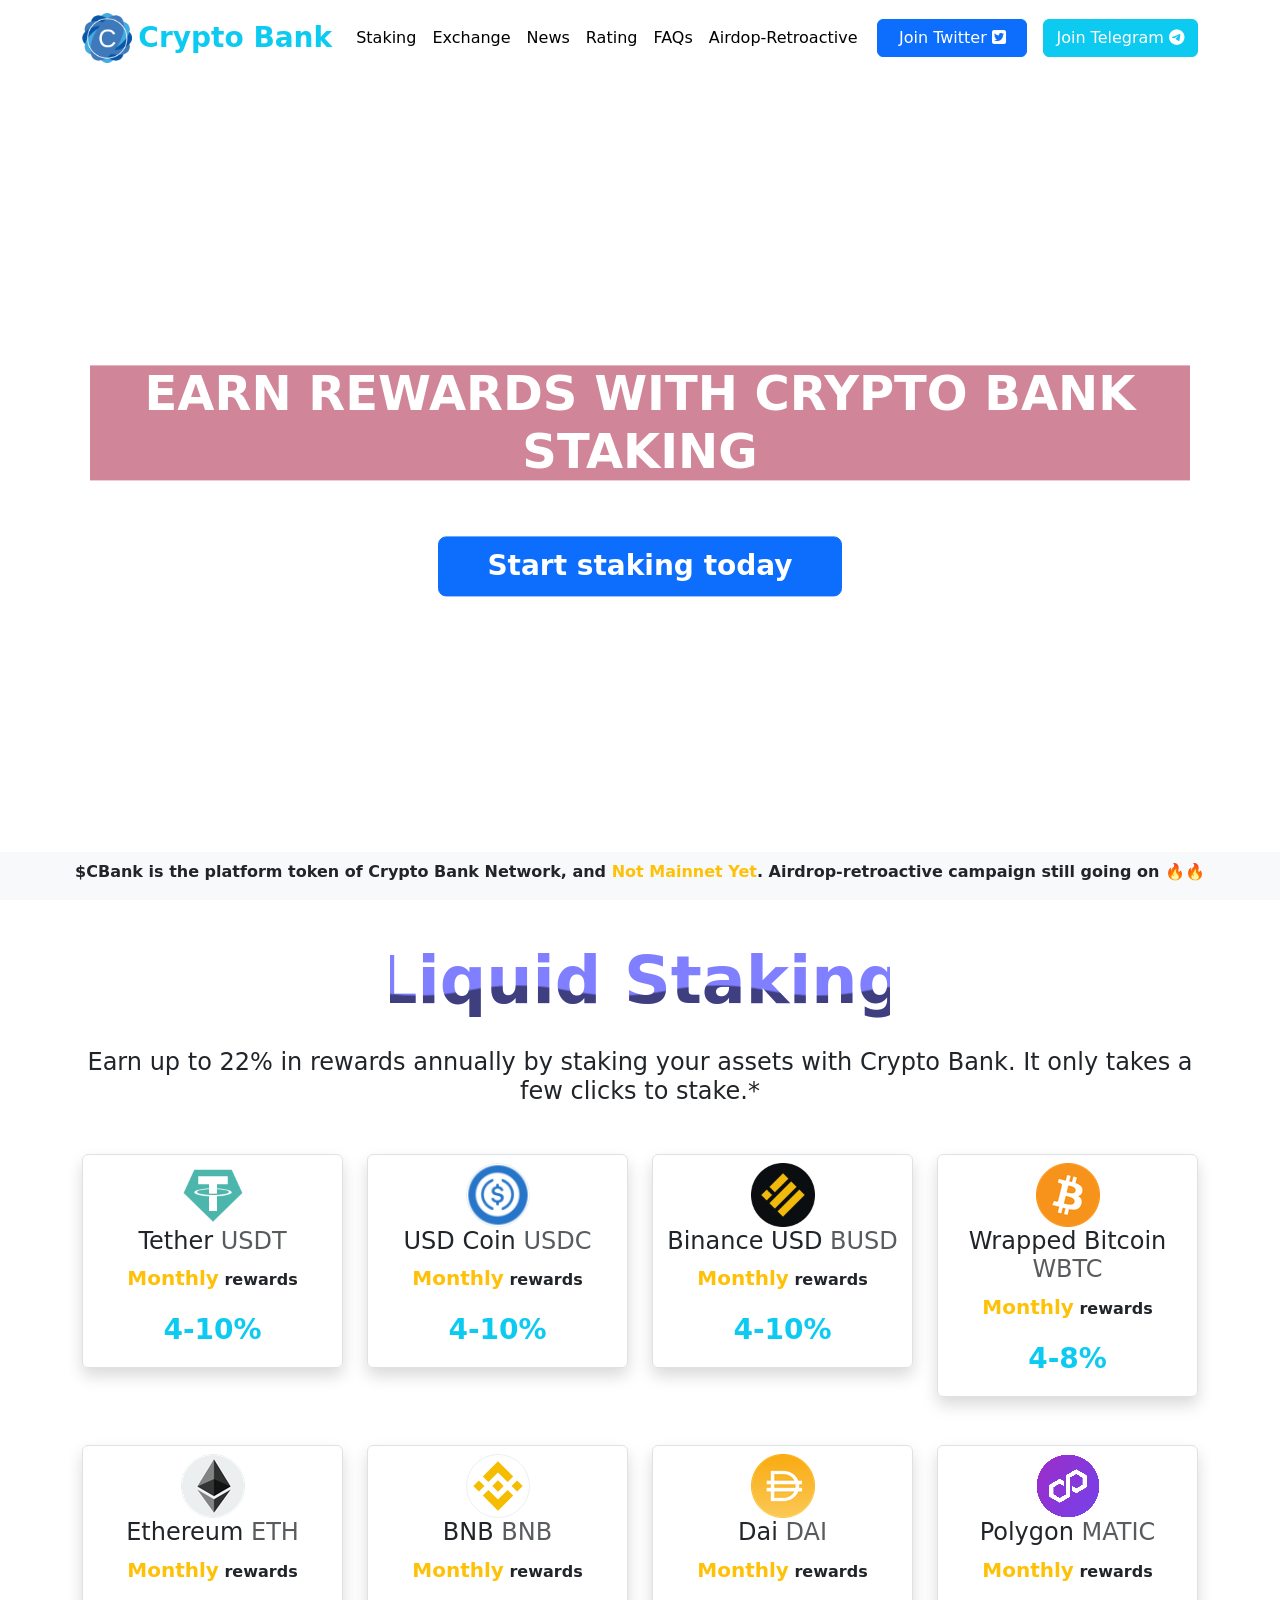
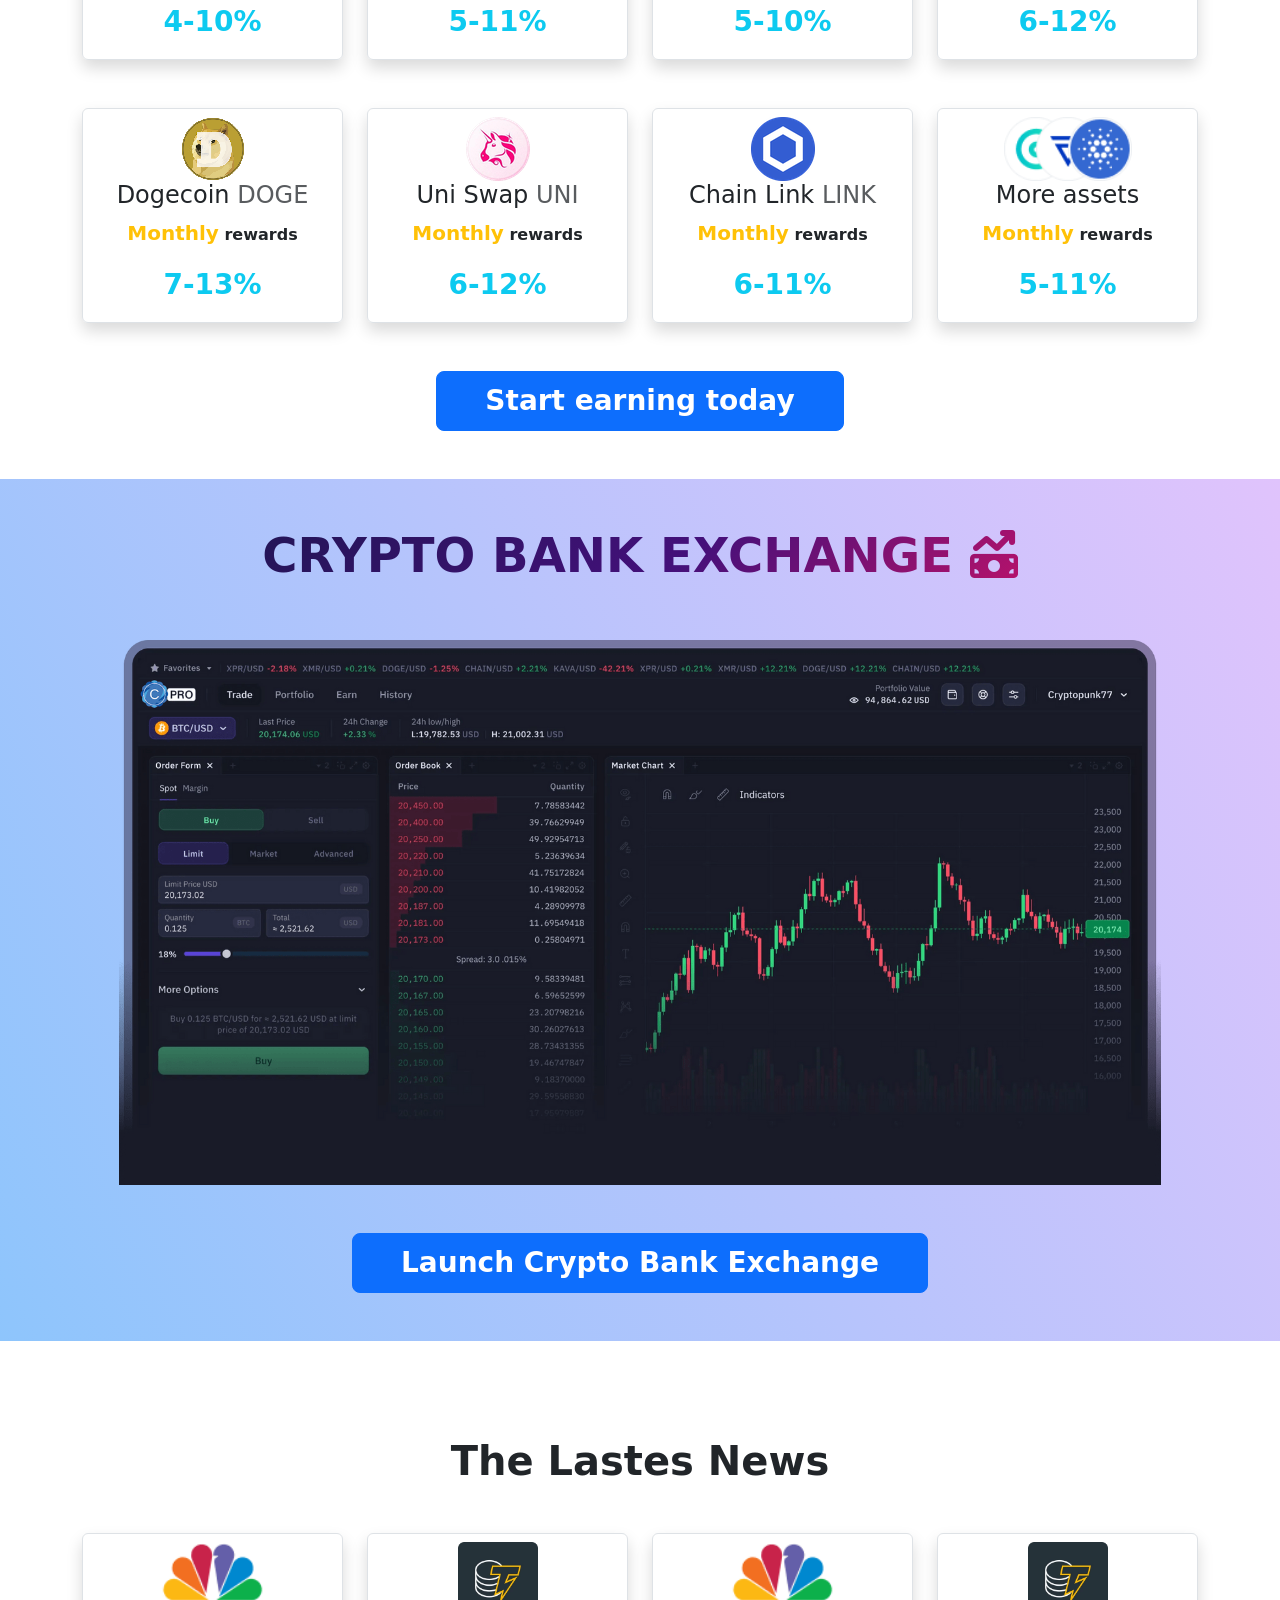
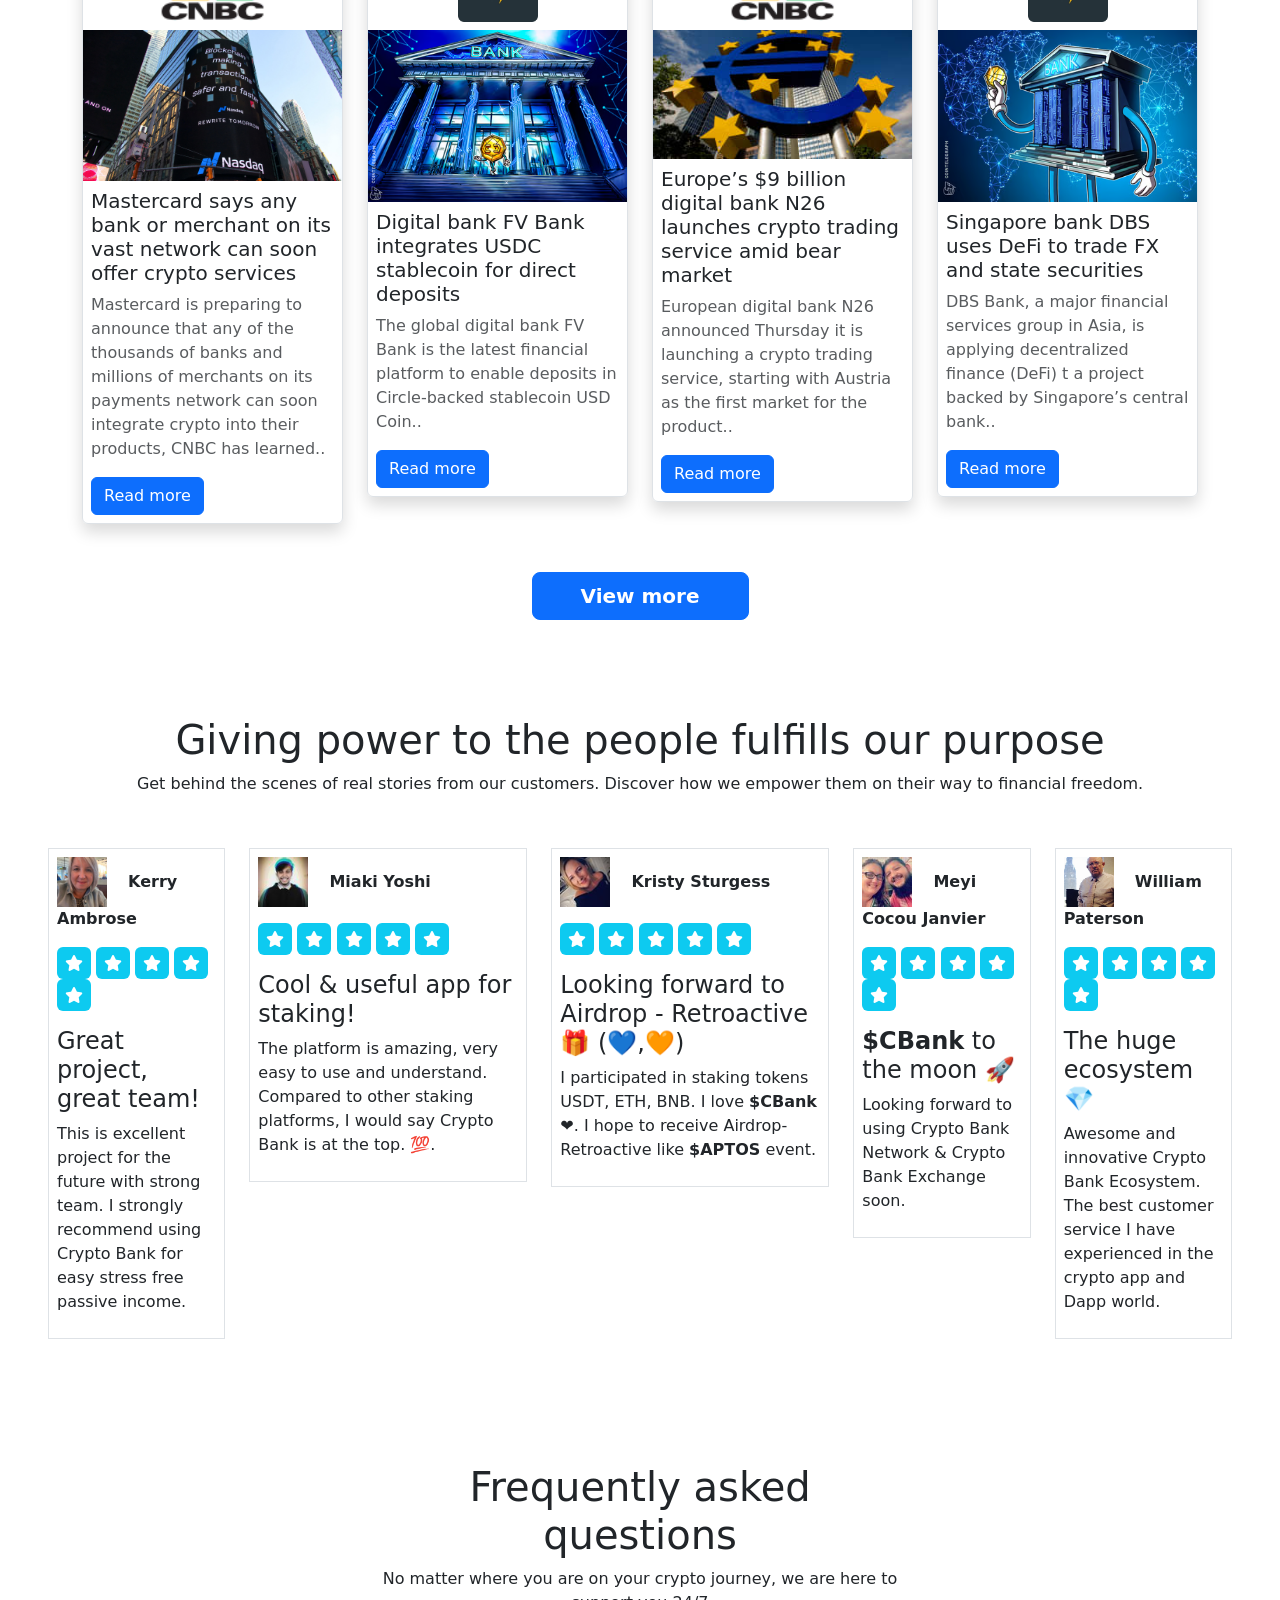
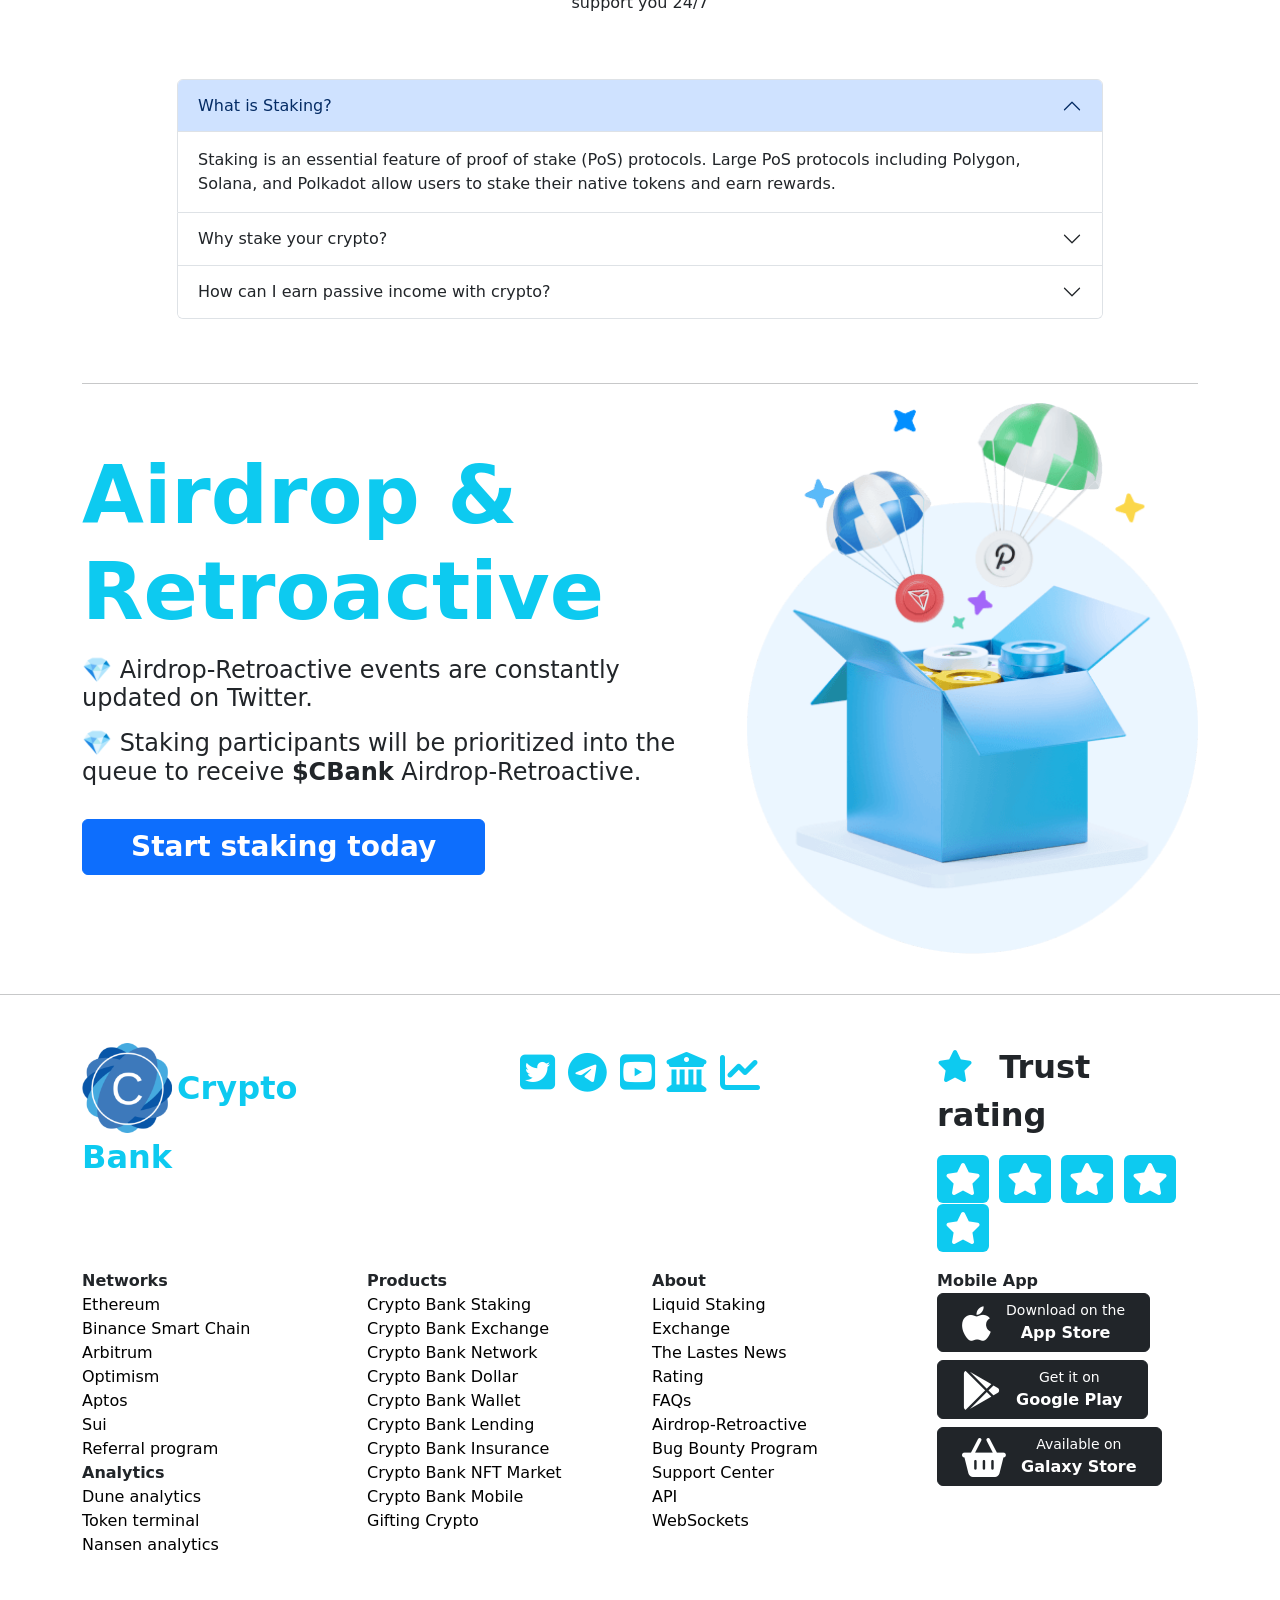
==== index.html @ 6b7a24e5 "add link" ====
<!DOCTYPE html>
<html lang="en">
<head>
    <meta charset="UTF-8">
    <meta http-equiv="X-UA-Compatible" content="IE=edge">
    <meta name="viewport" content="width=device-width, initial-scale=1.0">
    <title>Crypto Bank</title>
    <link rel="icon" type="image/x-icon" href="/assets/images/cryptobank.png">

    <!-- bootstrap 5 -->
    <link href="https://cdn.jsdelivr.net/npm/bootstrap@5.2.3/dist/css/bootstrap.min.css" rel="stylesheet">
    <script src="https://cdn.jsdelivr.net/npm/bootstrap@5.2.3/dist/js/bootstrap.bundle.min.js"></script>

    <link rel="preconnect" href="https://fonts.googleapis.com">
    <link rel="preconnect" href="https://fonts.gstatic.com" crossorigin>
    <link href="https://fonts.googleapis.com/css?family=Poppins:100,200,300,400,500,600,700,800,900" rel="stylesheet">

    <link rel="stylesheet" href="https://cdnjs.cloudflare.com/ajax/libs/font-awesome/6.2.1/css/all.min.css"
        integrity="sha512-MV7K8+y+gLIBoVD59lQIYicR65iaqukzvf/nwasF0nqhPay5w/9lJmVM2hMDcnK1OnMGCdVK+iQrJ7lzPJQd1w=="
        crossorigin="anonymous" referrerpolicy="no-referrer" />
    <link rel="stylesheet" href="assets/css/cryptobank.css">
</head>

<body>
    <!-- Banner -->
    <div id="video-container">
        <nav class="navbar navbar-expand-sm bg-white">
            <div class="container">
                <a class="navbar-brand" href="">
                    <img src="assets/images/cryptobank.png" width="50px" alt="">
                    <b class="text-info align-middle fs-3">Crypto Bank</b> 
                </a>
                <button class="navbar-toggler" type="button" data-bs-toggle="collapse" data-bs-target="#mynavbar">
                    <span class="navbar-toggler-icon"></span>
                </button>
                <div class="collapse navbar-collapse" id="mynavbar">
                    <ul class="navbar-nav me-auto">
                        <li class="nav-item">
                            <a class="nav-link text-black" href="staking-platform.html">Staking</a>
                        </li>
                        <li class="nav-item">
                            <a class="nav-link text-black" href="#exchange">Exchange</a>
                        </li>
                        <li class="nav-item">
                            <a class="nav-link text-black" href="#news">News</a>
                        </li>
                        <li class="nav-item">
                            <a class="nav-link text-black" href="#rating">Rating</a>
                        </li>
                        <li class="nav-item">
                            <a class="nav-link text-black" href="#faqs">FAQs</a>
                        </li>
                        <li class="nav-item">
                            <a class="nav-link text-black" href="#airdrop">Airdop-Retroactive</a>
                        </li>
                    </ul>

                    <ul class="navbar-nav">
                        <a href="https://twitter.com/CBank_network" class="text-decoration-none" target="_blank">
                            <li class="nave-item btn btn-primary min-witdth-150 me-3">
                                Join Twitter
                                <i class="fa-brands fa-square-twitter"></i>
                            </li>
                        </a>
                        <a href="https://t.me/cryptobank_community" class="text-decoration-none" target="_blank">
                            <li class="nave-item btn btn-info text-white min-witdth-150">
                                Join Telegram
                                <i class="fa-brands fa-telegram"></i>
                            </li>
                        </a>
                    </ul>
                </div>
            </div>
        </nav>
        <video autoplay loop id="video-background" muted playsinline>
            <source src="assets/images/synth-city-1mb.mp4">
        </video>
        <div class="banner-content">
            <h1 class="fw-bold ">Earn rewards with Crypto Bank Staking</h1>
            <a type="button" href="staking-platform.html" target="_blank" class="btn btn-primary btn-lg px-5 mt-5 fw-bold fs-3">Start staking today</a>
        </div>

    </div>

    <!-- Liquid Staking Crypto -->
    <div class="container" id="staking">
        <div class="staking-header text-center mt-5">
            <svg viewbox="0 0 100 20">
                <defs>
                    <linearGradient id="gradient">
                        <stop color="#000" />
                    </linearGradient>
                    <pattern id="wave" x="0" y="-0.5" width="100%" height="100%" patternUnits="userSpaceOnUse">
                        <path id="wavePath" d="M-40 9 Q-30 7 -20 9 T0 9 T20 9 T40 9 T60 9 T80 9 T100 9 T120 9 V20 H-40z"
                            mask="url(#mask)" fill="url(#gradient)">
                            <animateTransform attributeName="transform" begin="0s" dur="1.5s" type="translate"
                                from="0,0" to="40,0" repeatCount="indefinite" />
                        </path>
                    </pattern>
                </defs>
                <text text-anchor="middle" x="50" y="11" font-size="13" fill="blue" fill-opacity="0.5">Liquid
                    Staking</text>
                <text text-anchor="middle" x="50" y="11" font-size="13" fill="url(#wave)" fill-opacity="0.5">Liquid
                    Staking</text>
            </svg>

            <h4 class="">Earn up to 22% in rewards annually by staking your assets with Crypto Bank. It only takes a few
                clicks to stake.*</h4>
        </div>

        <div class="row mt-5">
            <div class="col-md-3">
                <div class="border rounded shadow text-center  pt-2">
                    <img src="assets/images/token/usdt.png" width="64px" alt="">
                    <h4>Tether <span class="text-muted">USDT</span></h4>
                    <p class="fw-bold"><span class="text-warning fs-5">Monthly</span> rewards</p>
                    <p class="fw-bold fs-3 text-info">4-10%</p>
                </div>
            </div>
            <div class="col-md-3">
                <div class="border rounded shadow text-center pt-2">
                    <img src="assets/images/token/usdc.svg" width="64px" alt="">
                    <h4>USD Coin <span class="text-muted">USDC</span></h4>
                    <p class="fw-bold"><span class="text-warning fs-5">Monthly</span> rewards</p>
                    <p class="fw-bold fs-3 text-info">4-10%</p>
                </div>
            </div>
            <div class="col-md-3">
                <div class="border rounded shadow text-center pt-2">
                    <img src="assets/images/token/busd.png" width="64x" alt="">
                    <h4>Binance USD <span class="text-muted">BUSD</span></h4>
                    <p class="fw-bold"><span class="text-warning fs-5">Monthly</span> rewards</p>
                    <p class="fw-bold fs-3 text-info">4-10%</p>
                </div>
            </div>
            <div class="col-md-3">
                <div class="border rounded shadow text-center  pt-2">
                    <img src="assets/images/token/btc.png" width="64px" alt="">
                    <h4>Wrapped Bitcoin <span class="text-muted">WBTC</span></h4>
                    <p class="fw-bold"><span class="text-warning fs-5">Monthly</span> rewards</p>
                    <p class="fw-bold fs-3 text-info">4-8%</p>
                </div>
            </div>
        </div>

        <div class="row mt-5">
            <div class="col-md-3">
                <div class="border rounded shadow text-center pt-2">
                    <img src="assets/images/token/eth.png" width="64px" alt="">
                    <h4>Ethereum <span class="text-muted">ETH</span></h4>
                    <p class="fw-bold"><span class="text-warning fs-5">Monthly</span> rewards</p>
                    <p class="fw-bold fs-3 text-info">4-10%</p>
                </div>
            </div>
            <div class="col-md-3">
                <div class="border rounded shadow text-center pt-2">
                    <img src="assets/images/token/bnb.svg" width="64px" alt="">
                    <h4>BNB <span class="text-muted">BNB</span></h4>
                    <p class="fw-bold"><span class="text-warning fs-5">Monthly</span> rewards</p>
                    <p class="fw-bold fs-3 text-info">5-11%</p>
                </div>
            </div>
            <div class="col-md-3">
                <div class="border rounded shadow text-center pt-2">
                    <img src="assets/images/token/dai.png" width="64px" alt="">
                    <h4>Dai <span class="text-muted">DAI</span></h4>
                    <p class="fw-bold"><span class="text-warning fs-5">Monthly</span> rewards</p>
                    <p class="fw-bold fs-3 text-info">5-10%</p>
                </div>
            </div>
            <div class="col-md-3">
                <div class="border rounded shadow text-center pt-2">
                    <img src="assets/images/token/matic.png" height="64px" alt="">
                    <h4>Polygon <span class="text-muted">MATIC</span></h4>
                    <p class="fw-bold"><span class="text-warning fs-5">Monthly</span> rewards</p>
                    <p class="fw-bold fs-3 text-info">6-12%</p>
                </div>
            </div>
        </div>

        <div class="row mt-5">
            <div class="col-md-3">
                <div class="border rounded shadow text-center  pt-2">
                    <img src="assets/images/token/doge.png" width="64px" alt="">
                    <h4>Dogecoin <span class="text-muted">DOGE</span></h4>
                    <p class="fw-bold"><span class="text-warning fs-5">Monthly</span> rewards</p>
                    <p class="fw-bold fs-3 text-info">7-13%</p>
                </div>
            </div>
            <div class="col-md-3">
                <div class="border rounded shadow text-center pt-2">
                    <img src="assets/images/token/uni.png" width="64px" alt="">
                    <h4>Uni Swap <span class="text-muted">UNI</span></h4>
                    <p class="fw-bold"><span class="text-warning fs-5">Monthly</span> rewards</p>
                    <p class="fw-bold fs-3 text-info">6-12%</p>
                </div>
            </div>
            <div class="col-md-3">
                <div class="border rounded shadow text-center pt-2">
                    <img src="assets/images/token/link.png" width="64x" alt="">
                    <h4>Chain Link <span class="text-muted">LINK</span></h4>
                    <p class="fw-bold"><span class="text-warning fs-5">Monthly</span> rewards</p>
                    <p class="fw-bold fs-3 text-info">6-11%</p>
                </div>
            </div>
            <div class="col-md-3">
                <div class="border rounded shadow text-center  pt-2">
                    <img src="assets/images/token/all.png" height="64px" alt="">
                    <h4>More assets</h4>
                    <p class="fw-bold"><span class="text-warning fs-5">Monthly</span> rewards</p>
                    <p class="fw-bold fs-3 text-info">5-11%</p>
                </div>
            </div>
        </div>
    </div>

    <div class="text-center mt-5">
        <a type="button" href="staking-platform.html" target="_blank" class="btn btn-primary text-decoration-none btn-lg px-5 py-2 fw-bold fs-3">Start earning today</a>
    </div>

    <!-- Exchange -->
    <div class="container-fluid test my-5 pb-5" id="exchange">
        <div class="row">
            <div class="col-md-12 my-5 text-center">
                <h3 class="animate-charcter">
                    CRYPTO BANK EXCHANGE
                    <i class="fa-solid fa-money-bill-trend-up"></i>
                </h3>
            </div>
        </div>
        <div class="row">
            <div class="col-md-10 mx-auto">
                <img src="assets/images/exchange.png" width="100%" alt="">
            </div>
        </div>
        <div class="text-center mt-5">
            <a href="./exchange/cex-alpha-verion.html" target="_blank" class="btn btn-primary btn-lg px-5 fw-bold fs-3">
                Launch Crypto Bank Exchange
            </a>
        </div>
    </div>

    <!-- Latest News -->
    <div class="pt-5" id="news">
        <div class="container">
            <div class="text-center mb-5">
                <h1 class="fw-bold">The Lastes News</h1>
            </div>
            <div class="row">
                <div class="col-md-3">
                    <div class="border rounded shadow min-height-550">
                        <div class="text-center p-2">
                            <img src="assets/images/news/cnbc.png" height="80px" alt="">
                        </div>
                        <div class=" img-wrapper">
                            <img class="inner-img" src="assets/images/news/news01.jpg" width="100%" />
                        </div>
                        <div class="p-2">
                            <h5>Mastercard says any bank or merchant on its vast network can soon offer crypto services
                            </h5>
                            <p class="text-muted">Mastercard is preparing to announce that any of the thousands of banks
                                and millions of merchants on its payments network can soon integrate crypto into their
                                products, CNBC has learned..</p>
                            <a class="btn btn-primary" target="_blank"
                                href="https://www.cnbc.com/2022/10/17/mastercard-will-help-banks-offer-cryptocurrency-trading.html">Read
                                more</a>
                        </div>
                    </div>
                </div>
                <div class="col-md-3">
                    <div class="border rounded shadow min-height-550">
                        <div class="text-center p-2">
                            <img src="assets/images/news/cointelegraph.webp" height="80px" alt="">
                        </div>
                        <div class=" img-wrapper">
                            <img class="inner-img" src="assets/images/news/news02.avif" width="100%" />
                        </div>
                        <div class="p-2">
                            <h5>Digital bank FV Bank integrates USDC stablecoin for direct deposits</h5>
                            <p class="text-muted">The global digital bank FV Bank is the latest financial platform to
                                enable deposits in Circle-backed stablecoin USD Coin..</p>
                            <a class="btn btn-primary" target="_blank"
                                href="https://cointelegraph.com/news/digital-bank-fv-bank-integrates-usdc-stablecoin-for-direct-deposits">Read
                                more</a>
                        </div>
                    </div>
                </div>
                <div class="col-md-3">
                    <div class="border rounded shadow min-height-550">
                        <div class="text-center p-2">
                            <img src="assets/images/news/cnbc.png" height="80px" alt="">
                        </div>
                        <div class=" img-wrapper">
                            <img class="inner-img" src="assets/images/news/news03.jpg" width="100%" />
                        </div>
                        <div class="p-2">
                            <h5>Europe’s $9 billion digital bank N26 launches crypto trading service amid bear market
                            </h5>
                            <p class="text-muted">European digital bank N26 announced Thursday it is launching a crypto
                                trading service, starting with Austria as the first market for the product..</p>
                            <a class="btn btn-primary" target="_blank"
                                href="https://www.cnbc.com/2022/10/20/europes-9-billion-digital-bank-n26-launches-crypto-trading-service-amid-bear-market.html">Read
                                more</a>
                        </div>
                    </div>
                </div>
                <div class="col-md-3">
                    <div class="border rounded shadow min-height-550">
                        <div class="text-center p-2">
                            <img src="assets/images/news/cointelegraph.webp" height="80px" alt="">
                        </div>
                        <div class=" img-wrapper">
                            <img class="inner-img" src="assets/images/news/news04.avif" width="100%" />
                        </div>
                        <div class="p-2">
                            <h5>Singapore bank DBS uses DeFi to trade FX and state securities</h5>
                            <p class="text-muted">DBS Bank, a major financial services group in Asia, is applying
                                decentralized finance (DeFi) t a project backed by Singapore’s central bank..</p>
                            <a class="btn btn-primary" target="_blank"
                                href="https://cointelegraph.com/news/singapore-bank-dbs-uses-defi-to-trade-fx-and-state-securities">Read
                                more</a>
                        </div>
                    </div>
                </div>
            </div>
        </div>
        <div class="text-center mt-5">
            <button class="btn btn-primary btn-lg px-5 fw-bold" data-bs-toggle="tooltip" data-bs-placement="right" data-bs-title="All listed!">
                View more
            </button>
        </div>
    </div>

    <!-- Review -->
    <section class="container-fluid mt-5 p-5" id="rating">
        <div class="text-center">
            <h1>Giving power to the people fulfills our purpose</h1>
            <span>Get behind the scenes of real stories from our customers. Discover how we empower them on their way to
                financial freedom.</span>
        </div>
        <div class="row mt-5">
            <div class="col-md-2">
                <div class="border min-height-300 p-2 my-1">
                    <div>
                        <img src="assets/images/avarta-reviewer/1.png" alt="" width="50px" height="50px">
                        <span class="p-3"><b>Kerry Ambrose</b></span>
                    </div>
                    <div class="my-3">
                        <i class="fa-solid fa-star rounded bg-info text-white p-2"></i>
                        <i class="fa-solid fa-star rounded bg-info text-white p-2"></i>
                        <i class="fa-solid fa-star rounded bg-info text-white p-2"></i>
                        <i class="fa-solid fa-star rounded bg-info text-white p-2"></i>
                        <i class="fa-solid fa-star rounded bg-info text-white p-2"></i>
                    </div>
                    <h4>Great project, great team!</h4>
                    <p>This is excellent project for the future with strong team. I strongly recommend using Crypto Bank
                        for easy stress free passive
                        income.</p>
                </div>
            </div>
            <div class="col-md-3">
                <div class="border min-height-300 p-2 my-1">
                    <div>
                        <img src="assets/images/avarta-reviewer/2.png" alt="" width="50px" height="50px">
                        <span class="p-3"><b>Miaki Yoshi</b></span>
                    </div>
                    <div class="my-3">
                        <i class="fa-solid fa-star rounded bg-info text-white p-2"></i>
                        <i class="fa-solid fa-star rounded bg-info text-white p-2"></i>
                        <i class="fa-solid fa-star rounded bg-info text-white p-2"></i>
                        <i class="fa-solid fa-star rounded bg-info text-white p-2"></i>
                        <i class="fa-solid fa-star rounded bg-info text-white p-2"></i>
                    </div>
                    <h4>Cool & useful app for staking!</h4>
                    <p>The platform is amazing, very easy to use and understand. Compared to other staking platforms, I
                        would say Crypto Bank is at the top. 💯. </p>
                </div>
            </div>
            <div class="col-md-3">
                <div class="border min-height-300 p-2 my-1">
                    <div>
                        <img src="assets/images/avarta-reviewer/3.png" alt="" width="50px" height="50px">
                        <span class="p-3"><b>Kristy Sturgess</b></span>
                    </div>
                    <div class="my-3">
                        <i class="fa-solid fa-star rounded bg-info text-white p-2"></i>
                        <i class="fa-solid fa-star rounded bg-info text-white p-2"></i>
                        <i class="fa-solid fa-star rounded bg-info text-white p-2"></i>
                        <i class="fa-solid fa-star rounded bg-info text-white p-2"></i>
                        <i class="fa-solid fa-star rounded bg-info text-white p-2"></i>
                    </div>
                    <h4>Looking forward to Airdrop - Retroactive 🎁 (💙,🧡)</h4>
                    <p>I participated in staking tokens USDT, ETH, BNB. I love <b>$CBank</b>❤️. I hope to receive Airdrop-Retroactive like <b>$APTOS</b> event.</p>
                </div>
            </div>
            <div class="col-md-2 ">
                <div class="border min-height-300 p-2 my-1">
                    <div>
                        <img src="assets/images/avarta-reviewer/4.png" alt="" width="50px" height="50px">
                        <span class="p-3"><b>Meyi Cocou Janvier</b></span>
                    </div>
                    <div class="my-3">
                        <i class="fa-solid fa-star rounded bg-info text-white p-2"></i>
                        <i class="fa-solid fa-star rounded bg-info text-white p-2"></i>
                        <i class="fa-solid fa-star rounded bg-info text-white p-2"></i>
                        <i class="fa-solid fa-star rounded bg-info text-white p-2"></i>
                        <i class="fa-solid fa-star rounded bg-info text-white p-2"></i>
                    </div>
                    <h4><b>$CBank</b> to the moon 🚀</h4>
                    <p>Looking forward to using Crypto Bank Network & Crypto Bank Exchange soon.</p>
                </div>
            </div>
            <div class="col-md-2">
                <div class="border min-height-300 p-2 my-1">
                    <div>
                        <img src="assets/images/avarta-reviewer/5.png" alt="" width="50px" height="50px">
                        <span class="p-3"><b>William Paterson</b></span>
                    </div>
                    <div class="my-3">
                        <i class="fa-solid fa-star rounded bg-info text-white p-2"></i>
                        <i class="fa-solid fa-star rounded bg-info text-white p-2"></i>
                        <i class="fa-solid fa-star rounded bg-info text-white p-2"></i>
                        <i class="fa-solid fa-star rounded bg-info text-white p-2"></i>
                        <i class="fa-solid fa-star rounded bg-info text-white p-2"></i>
                    </div>
                    <h4>The huge ecosystem 💎</h4>
                    <p>Awesome and innovative Crypto Bank Ecosystem. The best customer service I have experienced in the
                        crypto app and Dapp world.</p>
                </div>
            </div>
        </div>
    </section>

    <!-- FAQs -->
    <section class="py-4" id="faqs">
        <div class="container">
            <div class="row my-5">
                <div class="col-md-6 mx-auto text-center ">
                    <h1>Frequently asked questions</h1>
                    <p>No matter where you are on your crypto journey, we are here to support you 24/7 </p>
                </div>
            </div>
            <div class="row">
                <div class="col-md-10 mx-auto">
                    <div class="accordion" id="accordionPanelsStayOpenExample">
                        <div class="accordion-item">
                            <h2 class="accordion-header" id="panelsStayOpen-headingOne">
                                <button class="accordion-button" type="button" data-bs-toggle="collapse"
                                    data-bs-target="#panelsStayOpen-collapseOne" aria-expanded="true"
                                    aria-controls="panelsStayOpen-collapseOne">
                                    What is Staking?
                                </button>
                            </h2>
                            <div id="panelsStayOpen-collapseOne" class="accordion-collapse collapse show"
                                aria-labelledby="panelsStayOpen-headingOne">
                                <div class="accordion-body">
                                    Staking is an essential feature of proof of stake (PoS) protocols. Large PoS
                                    protocols including Polygon, Solana, and Polkadot allow users to stake their native
                                    tokens and earn rewards.
                                </div>
                            </div>
                        </div>
                        <div class="accordion-item">
                            <h2 class="accordion-header" id="panelsStayOpen-headingTwo">
                                <button class="accordion-button collapsed" type="button" data-bs-toggle="collapse"
                                    data-bs-target="#panelsStayOpen-collapseTwo" aria-expanded="false"
                                    aria-controls="panelsStayOpen-collapseTwo">
                                    Why stake your crypto?
                                </button>
                            </h2>
                            <div id="panelsStayOpen-collapseTwo" class="accordion-collapse collapse"
                                aria-labelledby="panelsStayOpen-headingTwo">
                                <div class="accordion-body">
                                    Staking can be complicated because it typically takes place on a decentralized
                                    platform, and requires technical skills to manage your crypto wallet, validate
                                    blocks, and claim rewards. Crypto Bank Staking simplifies the process for you and
                                    allows customers to generate crypto rewards from a decentralized system on a secure
                                    and regulated platform. It’s the best of both worlds: the benefit of
                                    decentralization with the power of Crypto Bank.
                                </div>
                            </div>
                        </div>
                        <div class="accordion-item">
                            <h2 class="accordion-header" id="panelsStayOpen-headingThree">
                                <button class="accordion-button collapsed" type="button" data-bs-toggle="collapse"
                                    data-bs-target="#panelsStayOpen-collapseThree" aria-expanded="false"
                                    aria-controls="panelsStayOpen-collapseThree">
                                    How can I earn passive income with crypto?
                                </button>
                            </h2>
                            <div id="panelsStayOpen-collapseThree" class="accordion-collapse collapse"
                                aria-labelledby="panelsStayOpen-headingThree">
                                <div class="accordion-body">
                                    You can earn passive income with crypto thanks to the Proof-of-Stake (PoS) consesus
                                    model which is the alternative mechanism for Proof-of-Work (PoW) that is described
                                    as a concept that lets an individual to mine or validate block transactions based on
                                    the number of coins that are held. Thanks to the assuring security and liquidity for
                                    a given network, we can be awarded with rewards in form of 'stakes'
                                </div>
                            </div>
                        </div>
                    </div>
                </div>
            </div>
        </div>
    </section>

    <!-- Airdrop -->
    <section class="py-4" id="airdrop">
        <div class="container">
            <hr>
            <div class="row">
                <div class="col-md-7 mt-5">
                    <h1 class="fw-bold display-1 text-info">Airdrop & Retroactive</h1>
                    <h4 class="my-3">💎 Airdrop-Retroactive events are constantly updated on Twitter.</h4>
                    <h4 class="my-3">💎 Staking participants will be prioritized into the queue to receive <b>$CBank</b> Airdrop-Retroactive.</h4>
                    <a href="staking-platform.html" target="_blank" class="btn btn-primary mt-3 px-5 fw-bold fs-3">Start staking today</a>
                </div>
                <div class="col-md-5">
                    <img src="assets/images/airdrop.png" width="100%" alt="">
                </div>
            </div>
        </div>
    </section>

    <hr>
    <section class="container mt-5">
        <div class="row">
            <div class="col-md-3">
                <img src="assets/images/cryptobank.png" alt="" width="90px" >
                <span class="fw-bold fs-2 text-info align-middle">Crypto Bank</span>
            </div>
            <div class="col-md-6 text-center fs-1">
                <a href="https://twitter.com/CBank_network" target="_blank" class="media-link-icon">
                    <i class="fa-brands fa-square-twitter text-info"></i>
                </a>
                <a href="https://t.me/cryptobank_community" target="_blank" class="media-link-icon">
                    <i class="fa-brands fa-telegram text-info"></i>
                </a>
                <a href="" target="_blank" class="media-link-icon">
                    <i class="fa-brands fa-square-youtube text-info"></i>
                </a>
                <a href="/staking-platform.html" target="_blank" class="media-link-icon">
                    <i class="fa-solid fa-building-columns text-info"></i>
                </a>
                <a href="/exchange/cex-alpha-verion.html" target="_blank" class="media-link-icon">
                    <i class="fa-solid fa-chart-line text-info"></i>
                </a>
            </div>
            <div class="col-md-3  fs-2">
                <div>
                    <i class="fa-solid fa-star text-info"></i>
                    <span class="p-3 fw-bold">Trust rating</span>
                </div>
                <div class="my-3">
                    <i class="fa-solid fa-star rounded bg-info text-white p-2"></i>
                    <i class="fa-solid fa-star rounded bg-info text-white p-2"></i>
                    <i class="fa-solid fa-star rounded bg-info text-white p-2"></i>
                    <i class="fa-solid fa-star rounded bg-info text-white p-2"></i>
                    <i class="fa-solid fa-star rounded bg-info text-white p-2"></i>
                </div>
            </div>
        </div>
    </section>
    <!-- footer -->
    <section class="container mb-5 pb-5">
        <div class="row">
            <div class="col-md-3">
                <div class="fw-bold">Networks</div>
                <div><a href="https://ethereum.org/" target="_blank" class="media-link-icon">Ethereum</a></div>
                <div><a href="https://www.bnbchain.org/" target="_blank" class="media-link-icon">Binance Smart Chain</a></div>
                <div><a href="https://arbitrum.io/" target="_blank" class="media-link-icon">Arbitrum</a></div>
                <div><a href="https://www.optimism.io/" target="_blank" class="media-link-icon">Optimism</a></div>
                <div><a href="https://aptoslabs.com/" target="_blank" class="media-link-icon">Aptos</a></div>
                <div><a href="https://sui.io/" target="_blank" class="media-link-icon">Sui</a></div>
                <div><a class="media-link-icon" data-bs-toggle="tooltip" data-bs-placement="right" data-bs-title="Coming soon!">Referral program</a></div>

                <div class="fw-bold">Analytics</div>
                <div><a href="https://dune.com/" target="_blank" class="media-link-icon">Dune analytics</a></div>
                <div><a href="https://tokenterminal.com/" target="_blank" class="media-link-icon">Token terminal</a></div>
                <div><a href="https://www.nansen.ai/" target="_blank" class="media-link-icon">Nansen analytics</a></div>

            </div>
            <div class="col-md-3">
                <div class="fw-bold">Products</div>
                <div><a href="staking-platform.html" target="_blank" class="media-link-icon">Crypto Bank Staking</a></div>
                <div><a href="exchange/cex-alpha-verion.html" target="_blank" class="media-link-icon">Crypto Bank Exchange</a></div>
                <div><a href="" class="media-link-icon">Crypto Bank Network</a></div>
                <div><a class="media-link-icon" data-bs-toggle="tooltip" data-bs-placement="right" data-bs-title="Coming soon!">Crypto Bank Dollar</a></div>
                <div><a class="media-link-icon" data-bs-toggle="tooltip" data-bs-placement="right" data-bs-title="Coming soon!">Crypto Bank Wallet</a></div>
                <div><a class="media-link-icon" data-bs-toggle="tooltip" data-bs-placement="right" data-bs-title="Coming soon!">Crypto Bank Lending</a></div>
                <div><a class="media-link-icon" data-bs-toggle="tooltip" data-bs-placement="right" data-bs-title="Coming soon!">Crypto Bank Insurance</a></div>
                <div><a class="media-link-icon" data-bs-toggle="tooltip" data-bs-placement="right" data-bs-title="Coming soon!">Crypto Bank NFT Market</a></div>
                <div><a class="media-link-icon" data-bs-toggle="tooltip" data-bs-placement="right" data-bs-title="Coming soon!">Crypto Bank Mobile</a></div>
                <div><a class="media-link-icon" data-bs-toggle="tooltip" data-bs-placement="right" data-bs-title="Coming soon!">Gifting Crypto</a></div>
            </div>
            <div class="col-md-3">
                <div class="fw-bold">About</div>
                <div><a href="#staking" class="media-link-icon">Liquid Staking</a></div>
                <div><a href="#exchange" class="media-link-icon">Exchange</a></div>
                <div><a href="#news" class="media-link-icon">The Lastes News</a></div>
                <div><a href="#rating" class="media-link-icon">Rating</a></div>
                <div><a href="#faqs" class="media-link-icon">FAQs</a></div>
                <div><a href="#airdrop" class="media-link-icon">Airdrop-Retroactive</a></div>
                <div><a class="media-link-icon" data-bs-toggle="tooltip" data-bs-placement="right" data-bs-title="Coming soon!">Bug Bounty Program</a></div>
                <div><a class="media-link-icon" data-bs-toggle="tooltip" data-bs-placement="right" data-bs-title="Coming soon!">Support Center</a></div>
                <div><a class="media-link-icon" data-bs-toggle="tooltip" data-bs-placement="right" data-bs-title="Coming soon!">API</a></div>
                <div><a class="media-link-icon" data-bs-toggle="tooltip" data-bs-placement="right" data-bs-title="Coming soon!">WebSockets</a></div>
            </div>
            <div class="col-md-3">
                <div class="fw-bold">Mobile App</div>
                <button class="btn btn-dark rounded px-4 mb-2 download-btn-min-width" data-bs-toggle="tooltip" data-bs-placement="right" data-bs-title="Coming soon!">
                    <i class="fa-brands fa-apple mdi-36px"></i>
                    <span class="d-inline-block text-left">
                        <small class="font-weight-light d-block">Download on the</small>
                        <b class="">App Store</b>
                    </span>
                </button>
                <button class="btn btn-dark px-4 mb-2 download-btn-min-width" data-bs-toggle="tooltip" data-bs-placement="right" data-bs-title="Coming soon!">
                    <i class="fa-brands fa-google-play mdi-36px"></i>
                    <span class="d-inline-block text-left">
                        <small class="font-weight-light d-block">Get it on</small>
                        <b class="">Google Play</b>
                    </span>
                </button>
                <button class="btn btn-dark px-4 download-btn-min-width" data-bs-toggle="tooltip" data-bs-placement="right" data-bs-title="Coming soon!">
                    <i class="fa-solid fa-basket-shopping mdi-36px"></i>
                    <span class="d-inline-block text-left">
                        <small class="font-weight-light d-block">Available on</small>
                        <b class="">Galaxy Store</b>
                    </span>
                </button>
            </div>
        </div>
        </div>
    </section>
<!-- 
    <button type="button" class="btn btn-secondary" data-bs-toggle="tooltip" data-bs-placement="top" data-bs-title="Tooltip on top">
        Tooltip on top
      </button>
      <br>
      <br>
      <br>
      <br> -->
    <section class="container-fluid bg-light fixed-bottom text-center fw-bold pt-2">
        <p>$CBank is the platform token of Crypto Bank Network, and <span class="text-warning">Not Mainnet Yet</span>. Airdrop-retroactive campaign still
            going on 🔥🔥</p>
    </section>
</body>
<script>
    const tooltipTriggerList = document.querySelectorAll('[data-bs-toggle="tooltip"]')
    const tooltipList = [...tooltipTriggerList].map(tooltipTriggerEl => new bootstrap.Tooltip(tooltipTriggerEl))
</script>
</html>
---- assets/css/cryptobank.css ----
.test {
  background-color: #8EC5FC;
  background-image: linear-gradient(62deg, #8EC5FC 0%, #E0C3FC 100%);

}


#video-container {
  width: 100%;
  height: 100vh;
  overflow: hidden;
  position: relative;
}

video {
  object-fit: cover;
  width: 100%;
  height: 100%;
  position: absolute;
  /* width:auto; */
  top: 0;
  bottom: 0;
  left: 0;
  right: 0;
  z-index: -3;
}



.banner-content {
  position: relative;
  top: 45%;
  left: 50%;
  max-width: 1100px;
  transform: translate(-50%, -50%);
  text-align: center;
}

.banner-content h1 {
  font-size: 3em;
  color: #fff;
  text-transform: uppercase;
  background-color: #a5173b85;
}

.banner-content p {
  font-size: 0.8em;
  margin: 10px 0;
  padding-left: 100px;
  padding-right: 100px;
  color: #fff;
  text-transform: uppercase;
}

.img-wrapper {
  overflow: hidden;
}

.inner-img {
  transition: 0.3s;
}

.inner-img:hover {
  transform: scale(1.1);
}


.mdi-36px {
  font-size: 39px;
  margin-right: 10px;
}

.download-btn-min-width {
  min-width: 200px;
}

svg {
  text-align: center;
  font-weight: bold;
  max-width: 500px;
  height: 100%;
}

.min-witdth-150 {
  min-width: 150px;
}

.min-height-300 {
  min-height: 280px;
}

.min-height-550 {
  min-height: 550px;
}

.media-link-icon {
  color: black;
  text-decoration: none;
}

.animate-charcter {
  text-transform: uppercase;
  background-image: linear-gradient(-225deg,
      #231557 0%,
      #44107a 29%,
      #ff1361 67%,
      #fff800 100%);
  background-size: auto auto;
  background-clip: border-box;
  background-size: 200% auto;
  color: #fff;
  background-clip: text;
  text-fill-color: transparent;
  -webkit-background-clip: text;
  -webkit-text-fill-color: transparent;
  animation: textclip 2s linear infinite;
  display: inline-block;
  font-size: 3em;
  font-weight: bold;
}

@keyframes textclip {
  to {
    background-position: 200% center;
  }
}
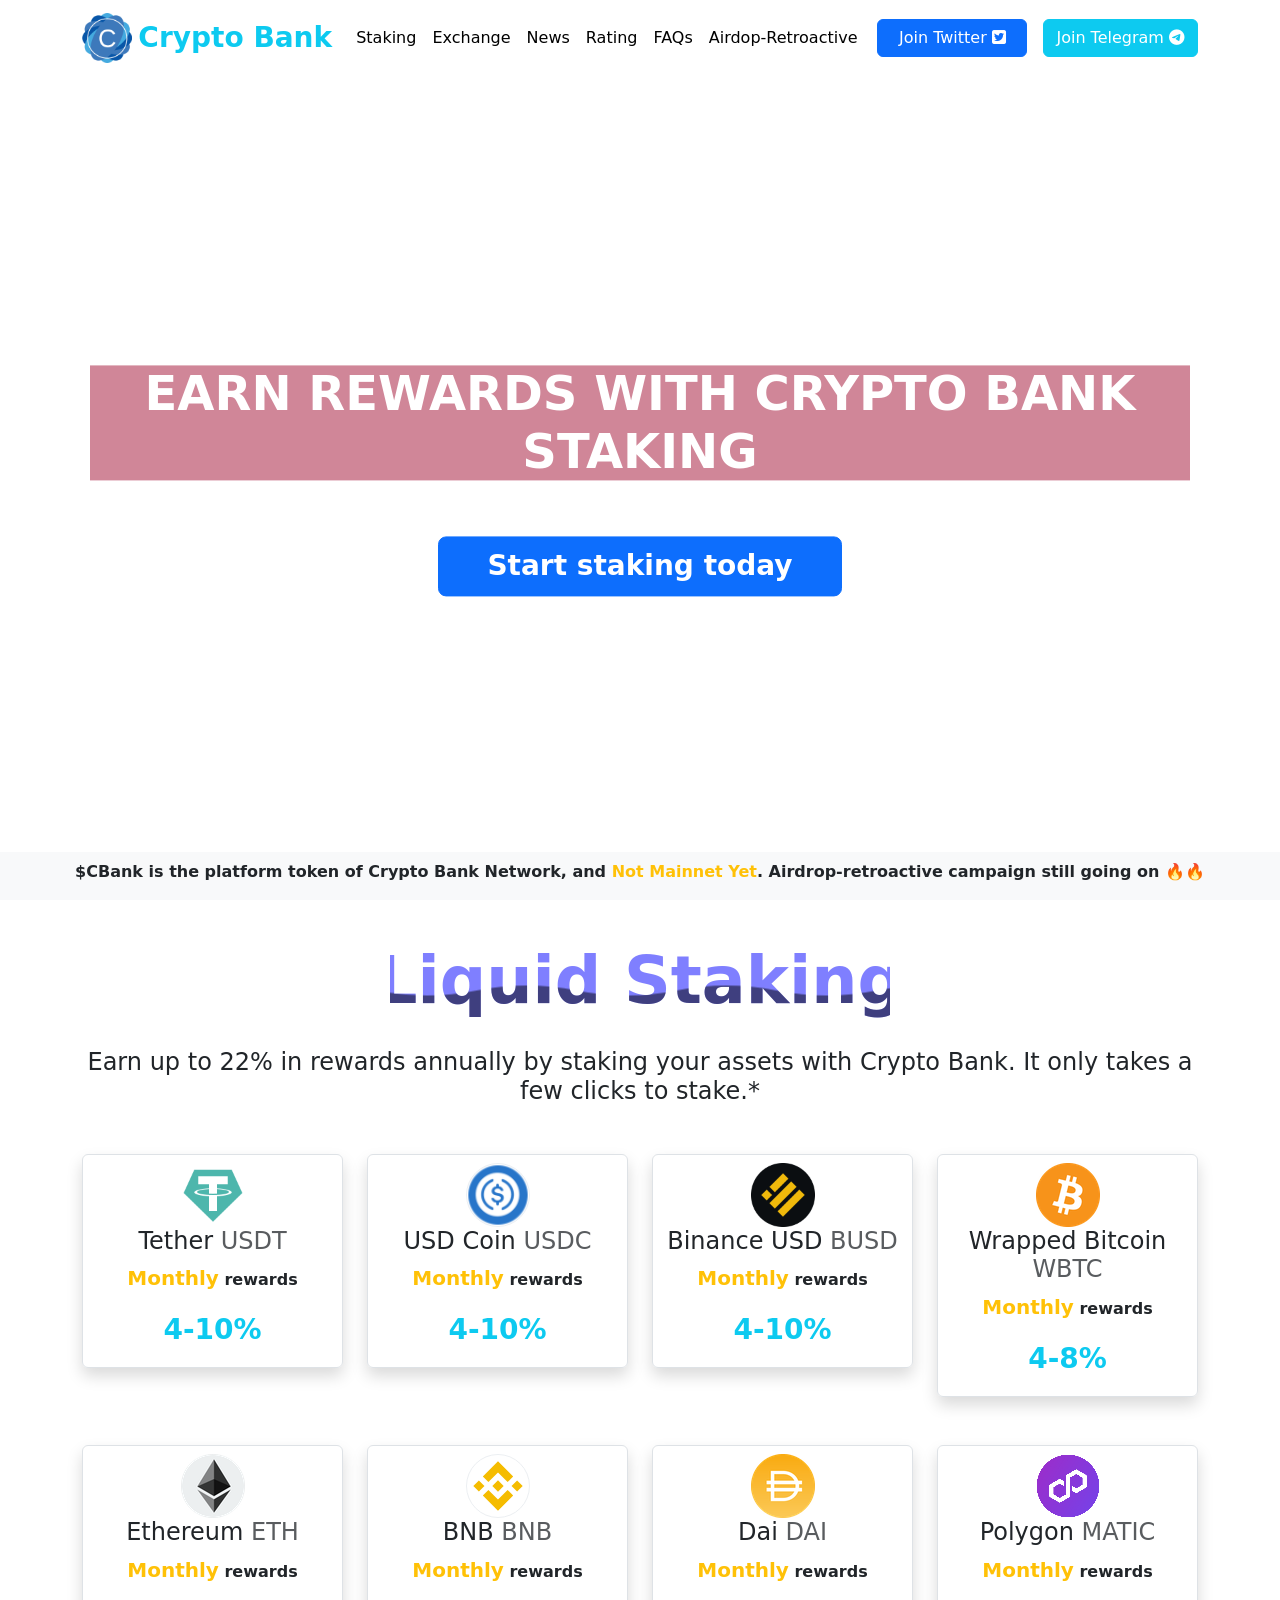
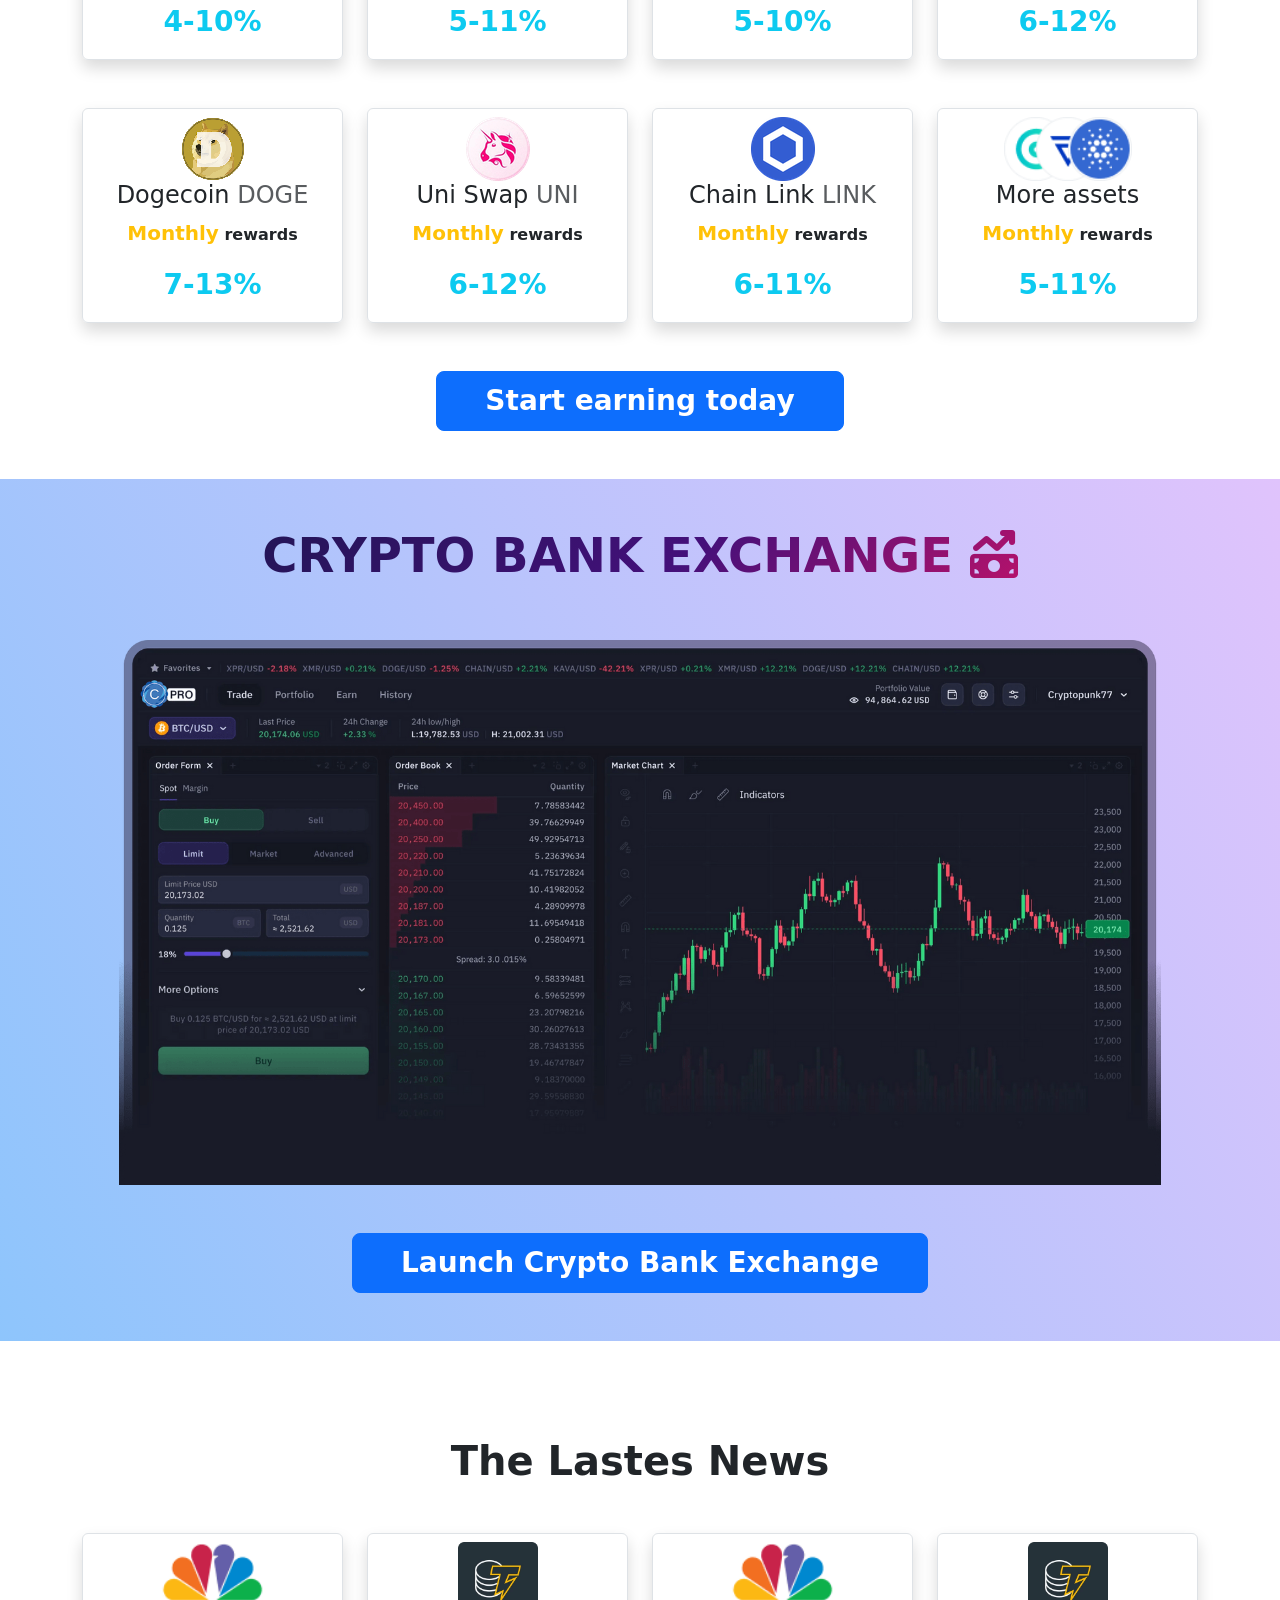
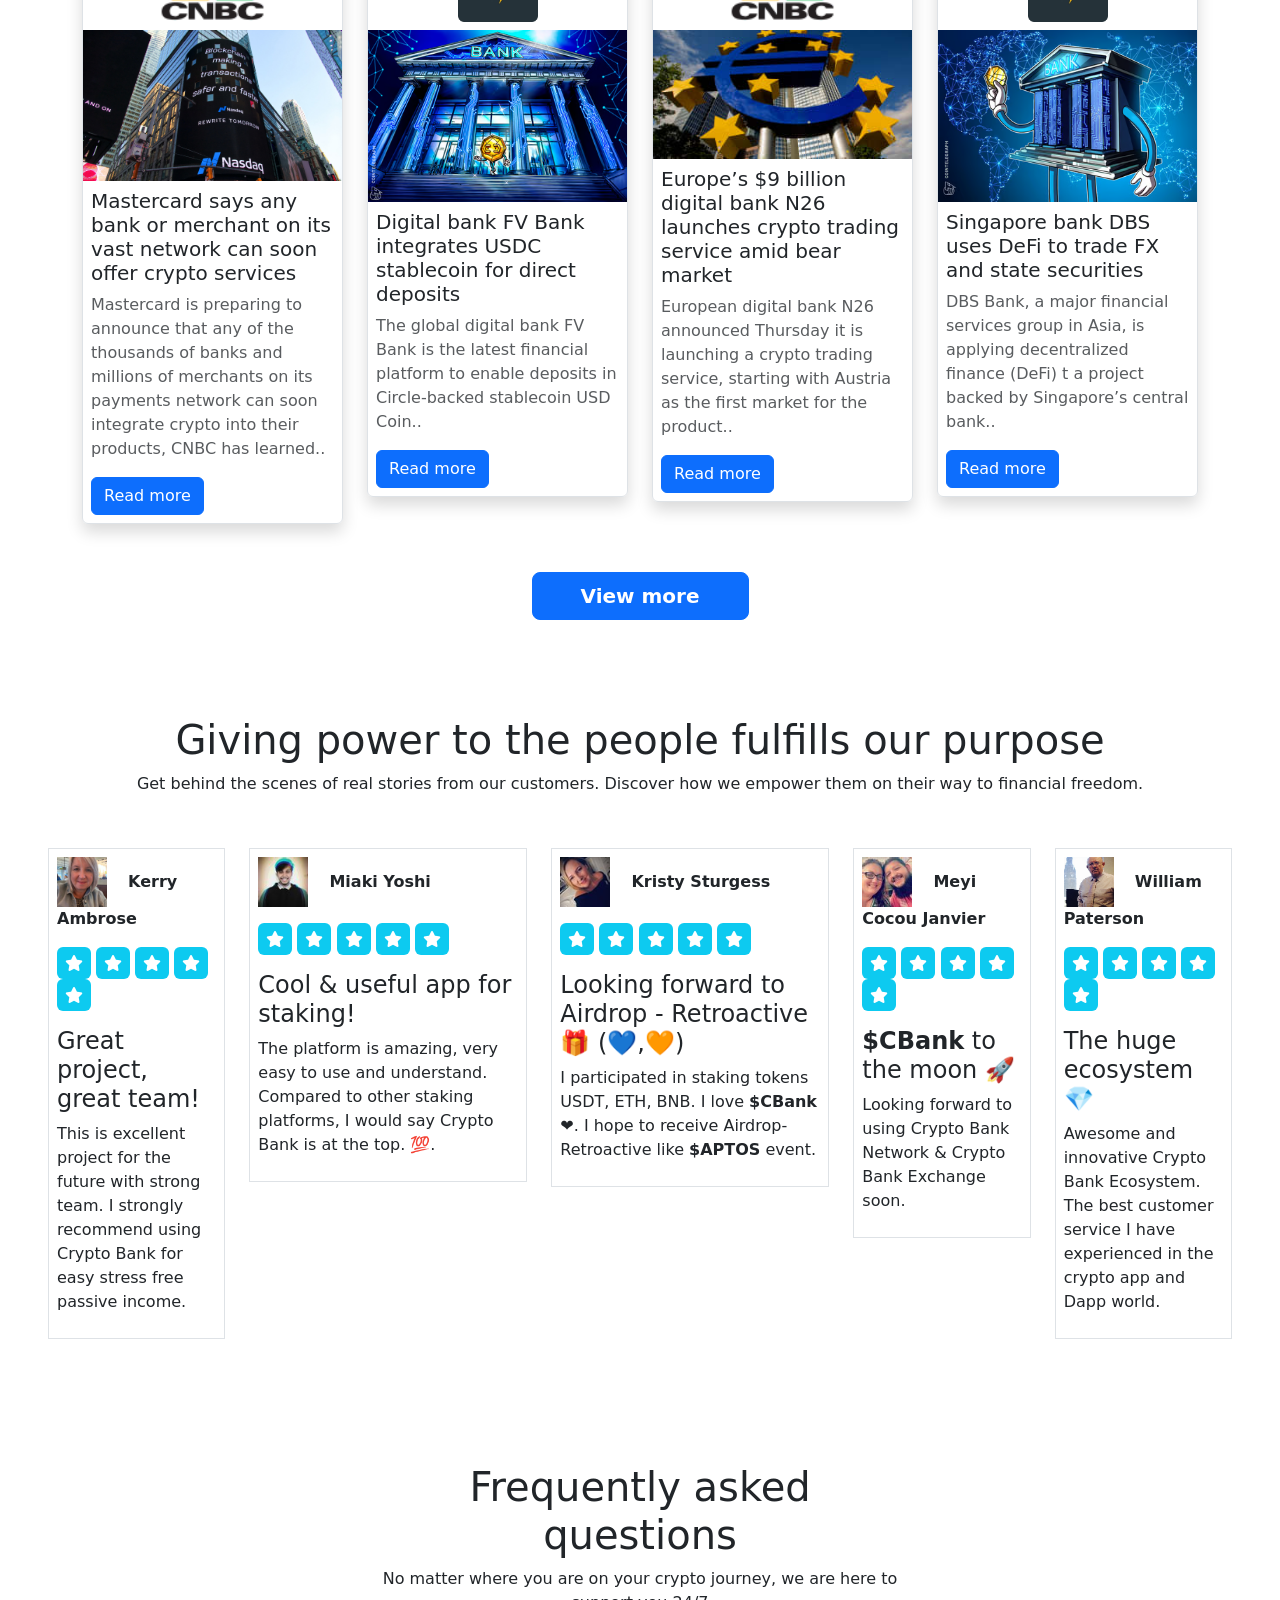
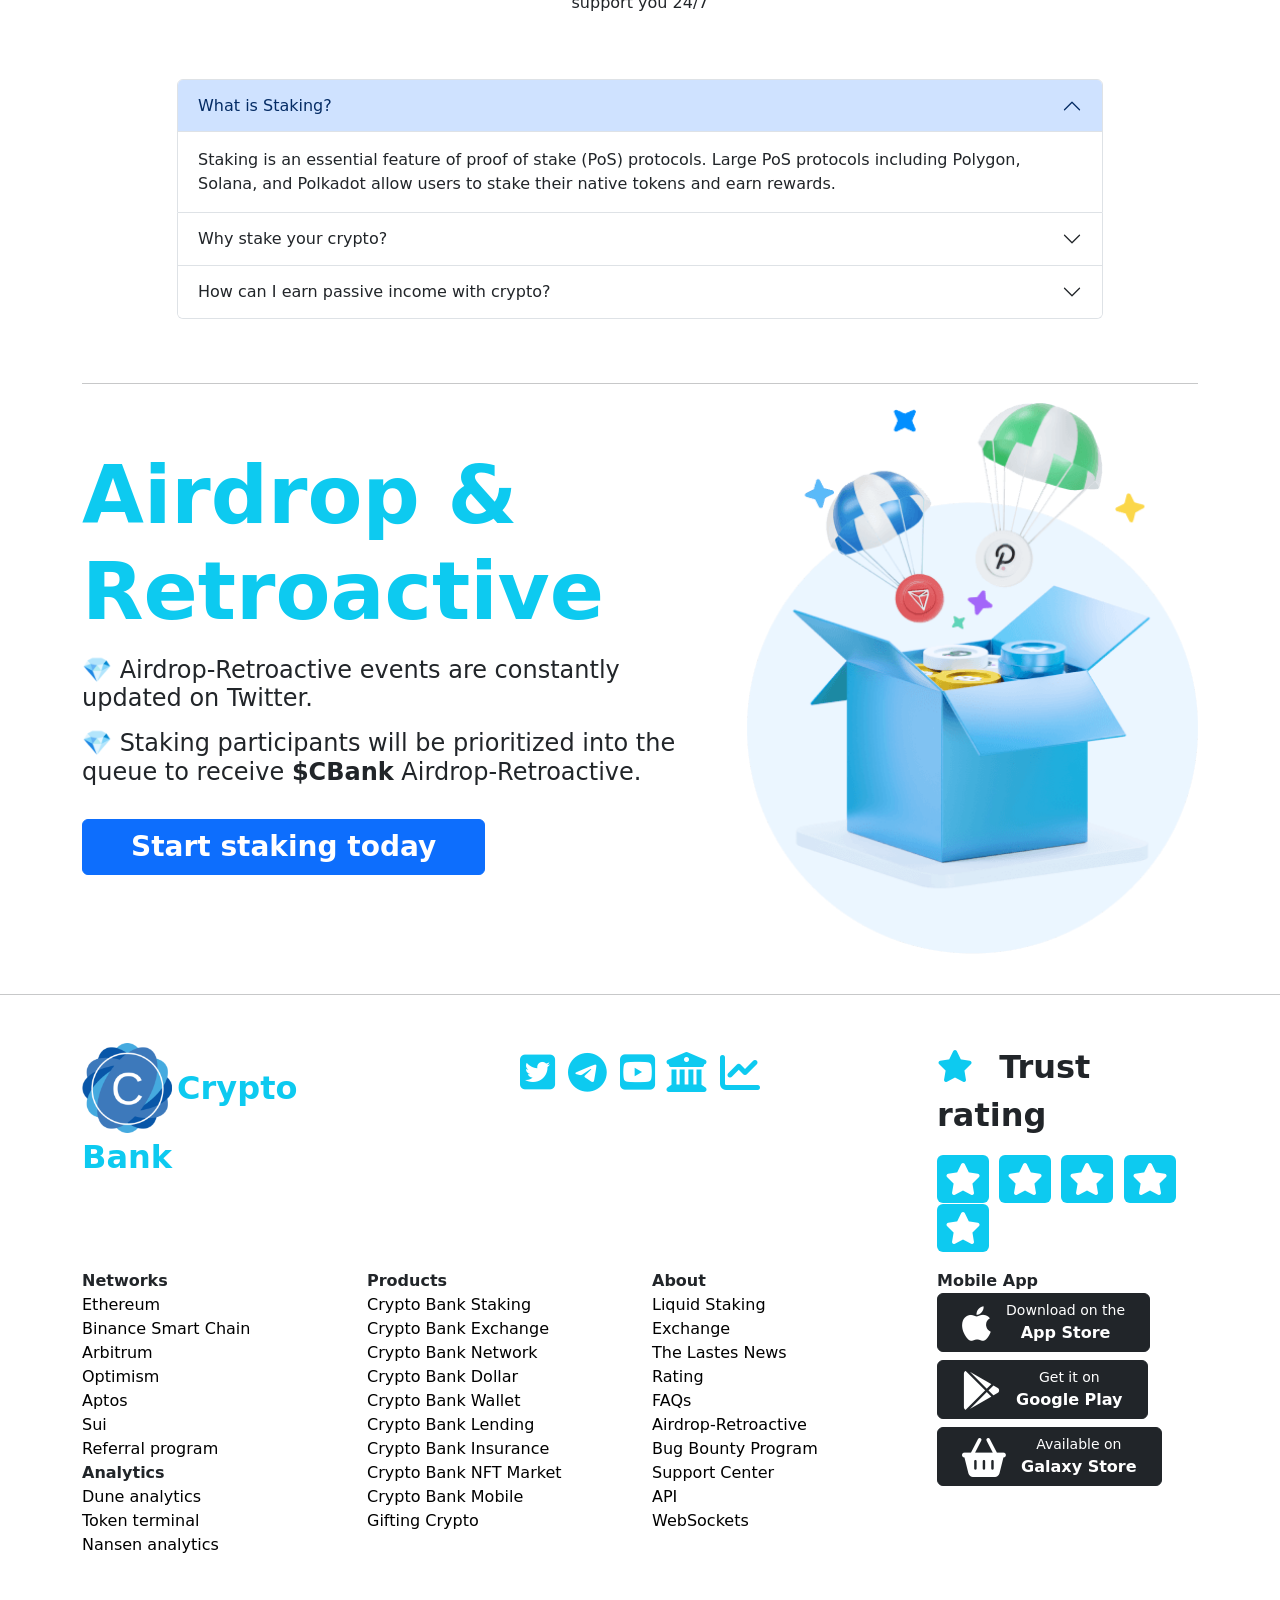
==== commit 701ab990: "max amount" ====
--- a/index.html
+++ b/index.html
@@ -56,7 +56,7 @@
                     </ul>
 
                     <ul class="navbar-nav">
-                        <a href="https://twitter.com/CBank_network" class="text-decoration-none" target="_blank">
+                        <a href="https://twitter.com/CryptoBankChain" class="text-decoration-none" target="_blank">
                             <li class="nave-item btn btn-primary min-witdth-150 me-3">
                                 Join Twitter
                                 <i class="fa-brands fa-square-twitter"></i>
@@ -531,7 +531,7 @@
                 <span class="fw-bold fs-2 text-info align-middle">Crypto Bank</span>
             </div>
             <div class="col-md-6 text-center fs-1">
-                <a href="https://twitter.com/CBank_network" target="_blank" class="media-link-icon">
+                <a href="https://twitter.com/CryptoBankChain" target="_blank" class="media-link-icon">
                     <i class="fa-brands fa-square-twitter text-info"></i>
                 </a>
                 <a href="https://t.me/cryptobank_community" target="_blank" class="media-link-icon">
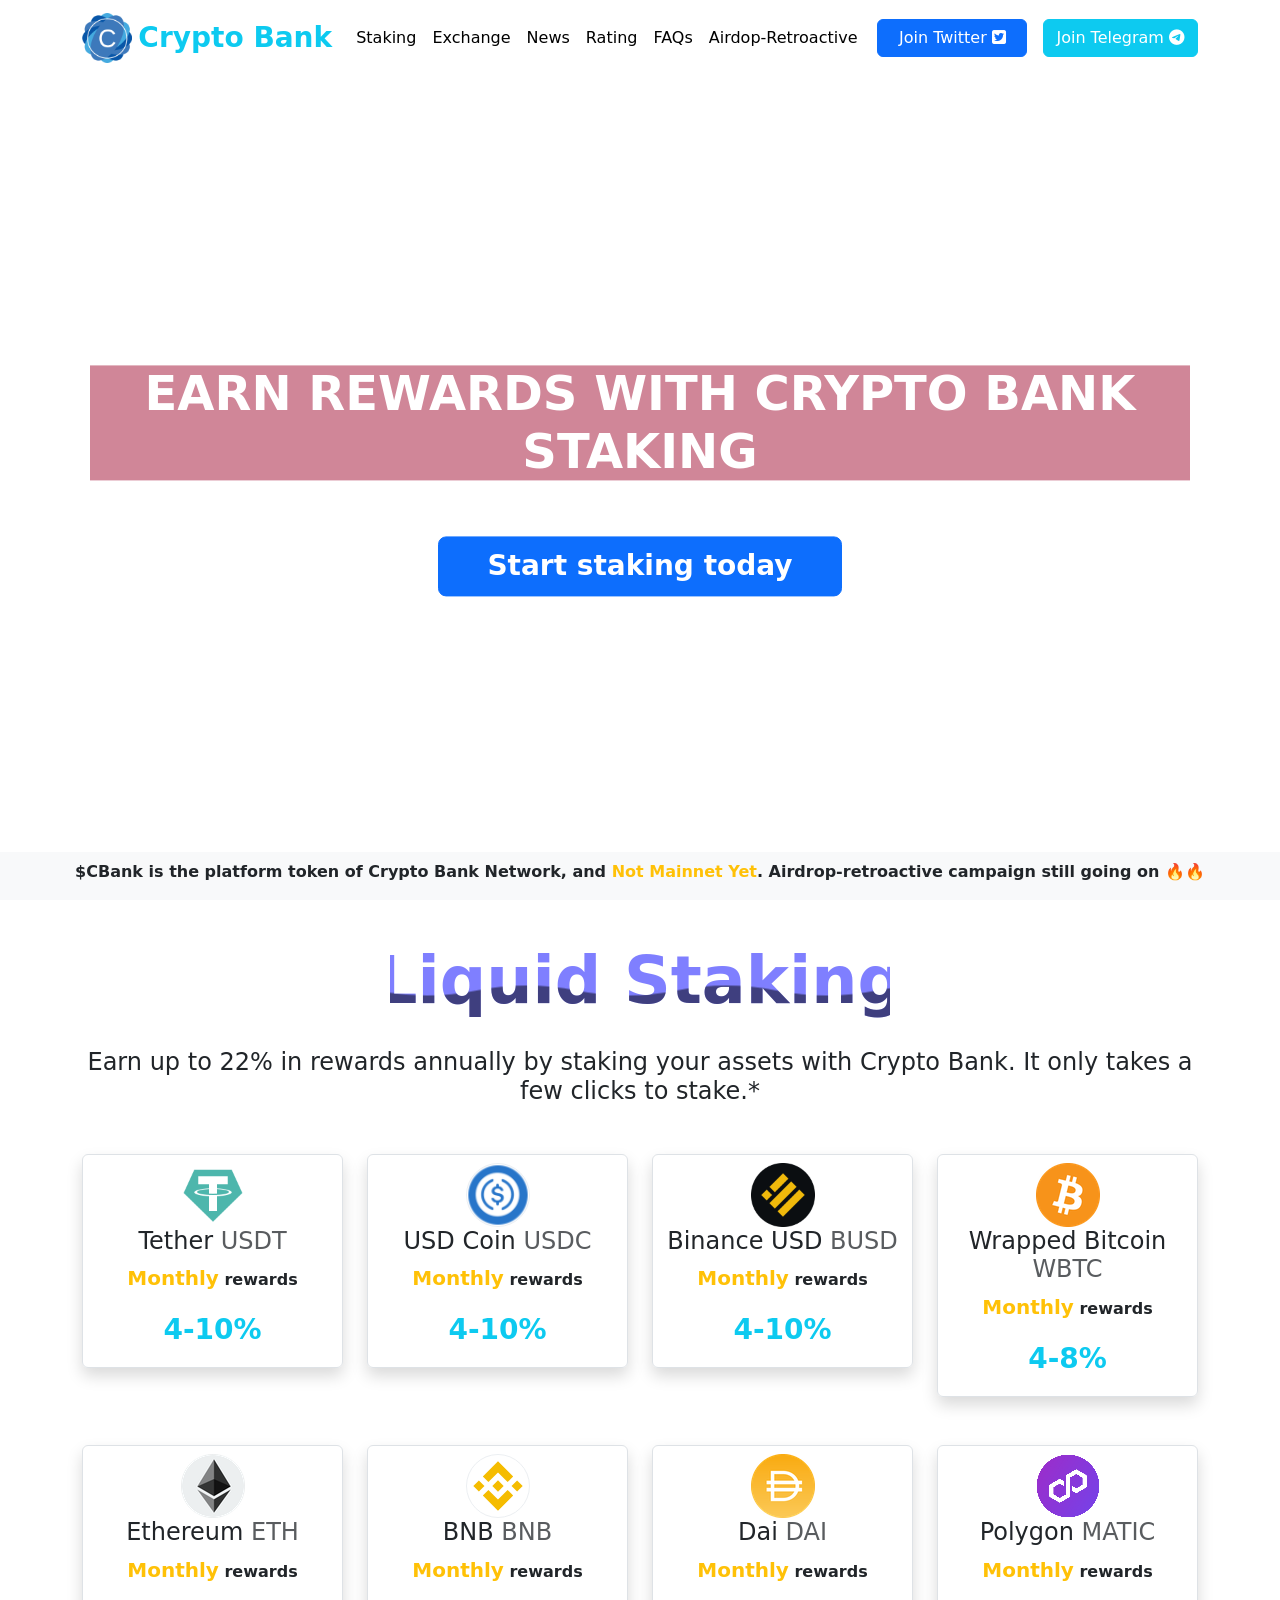
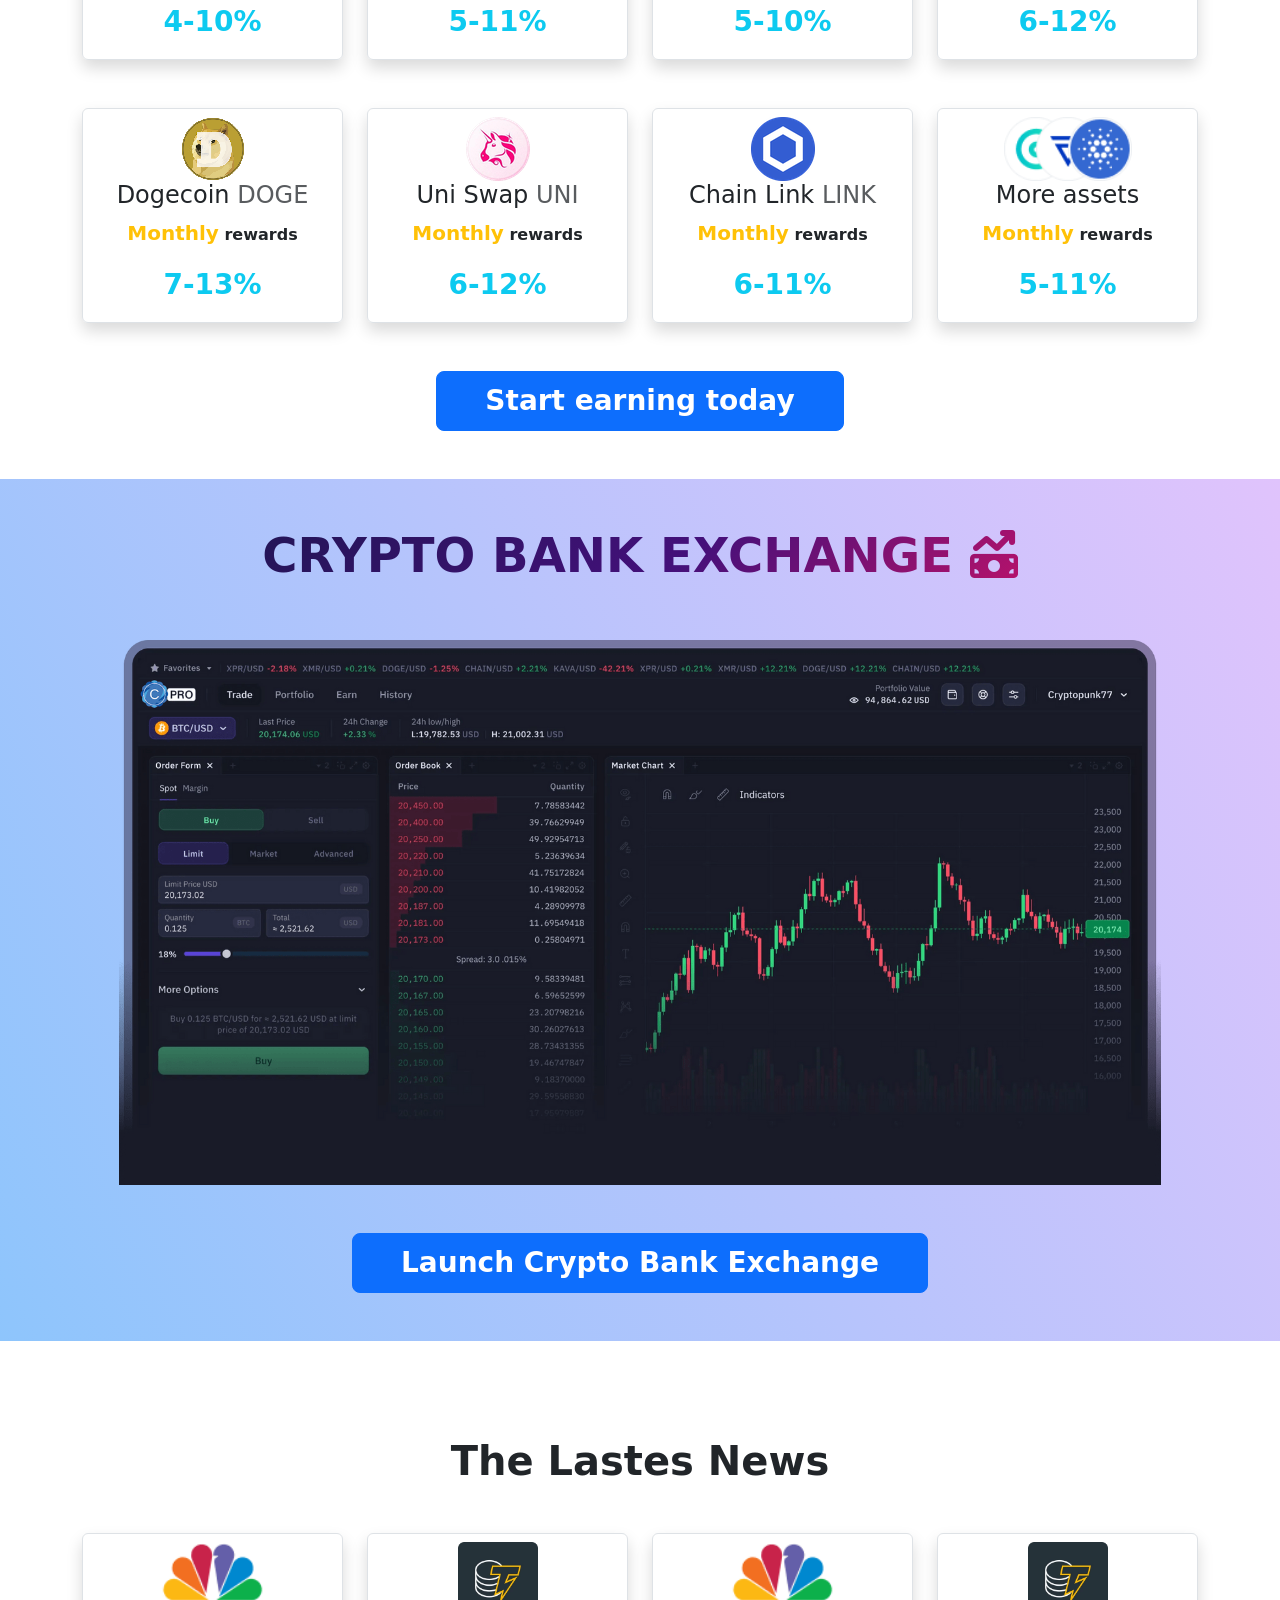
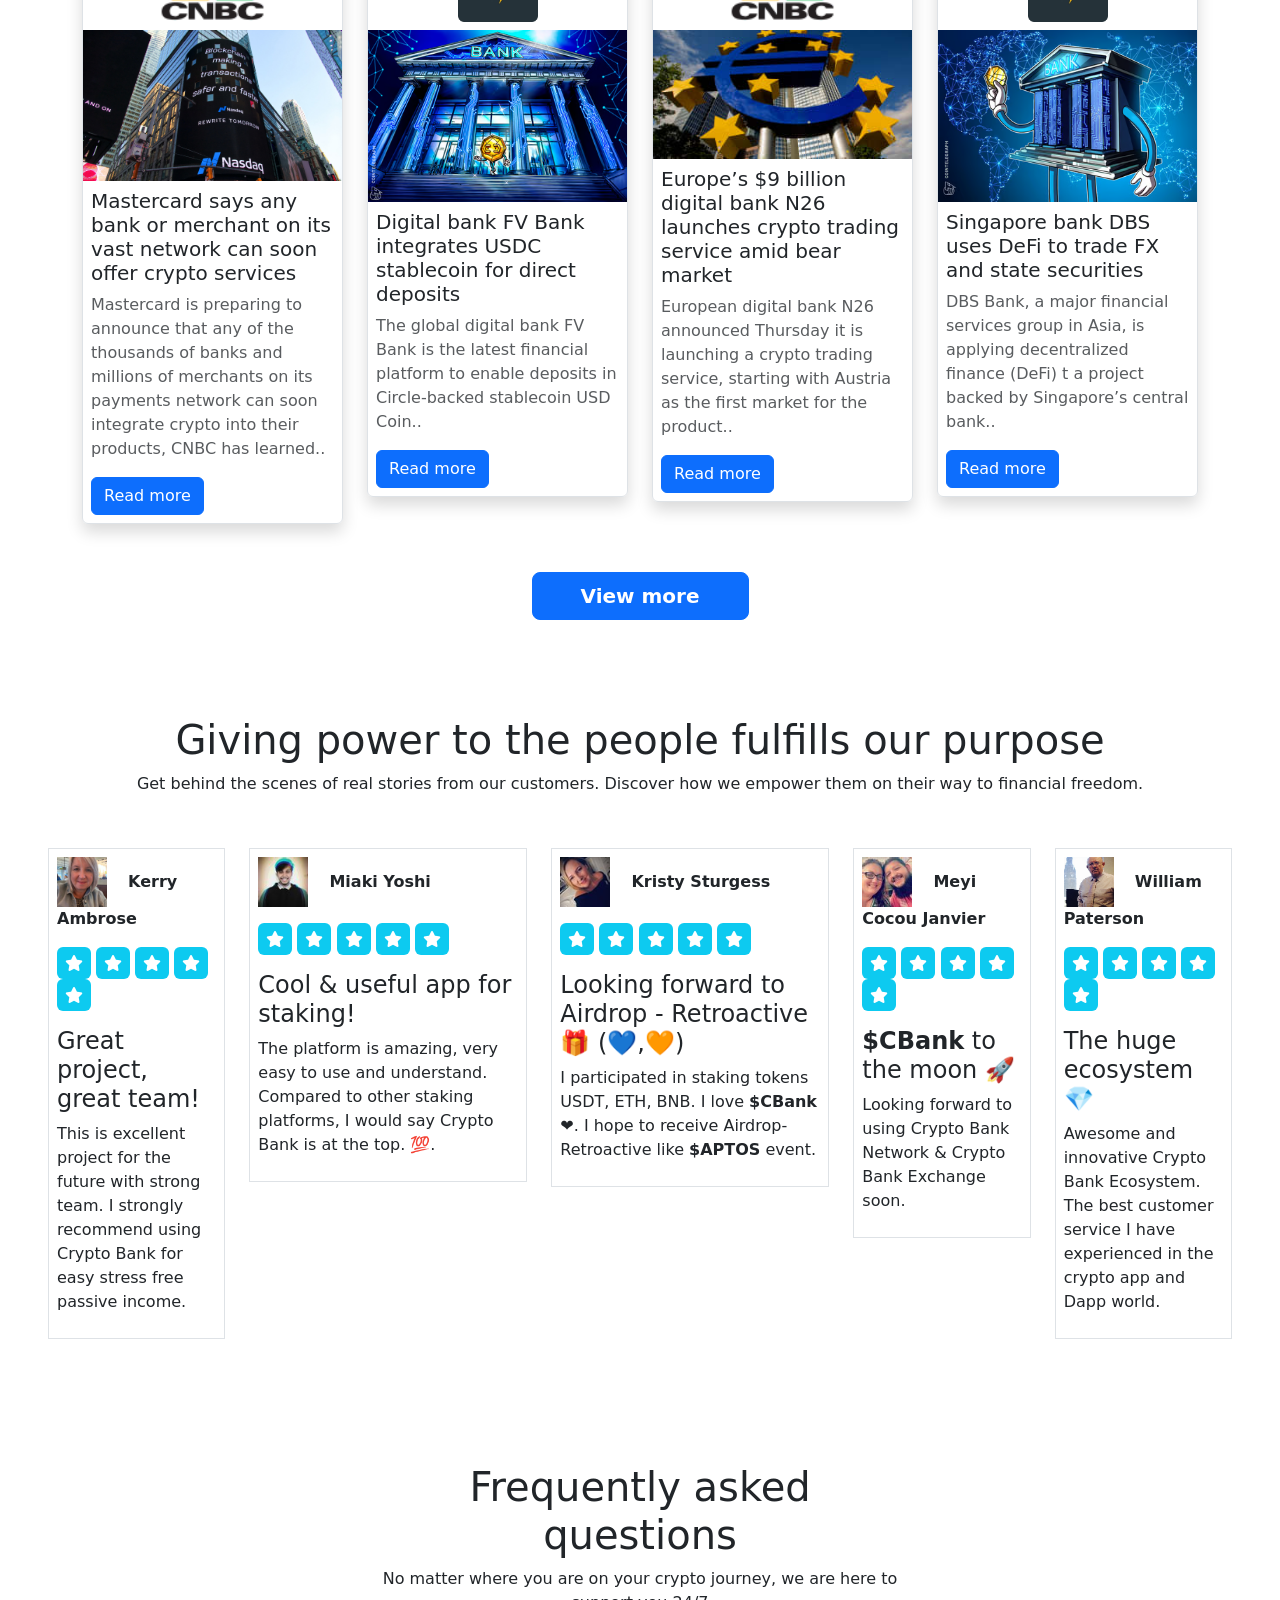
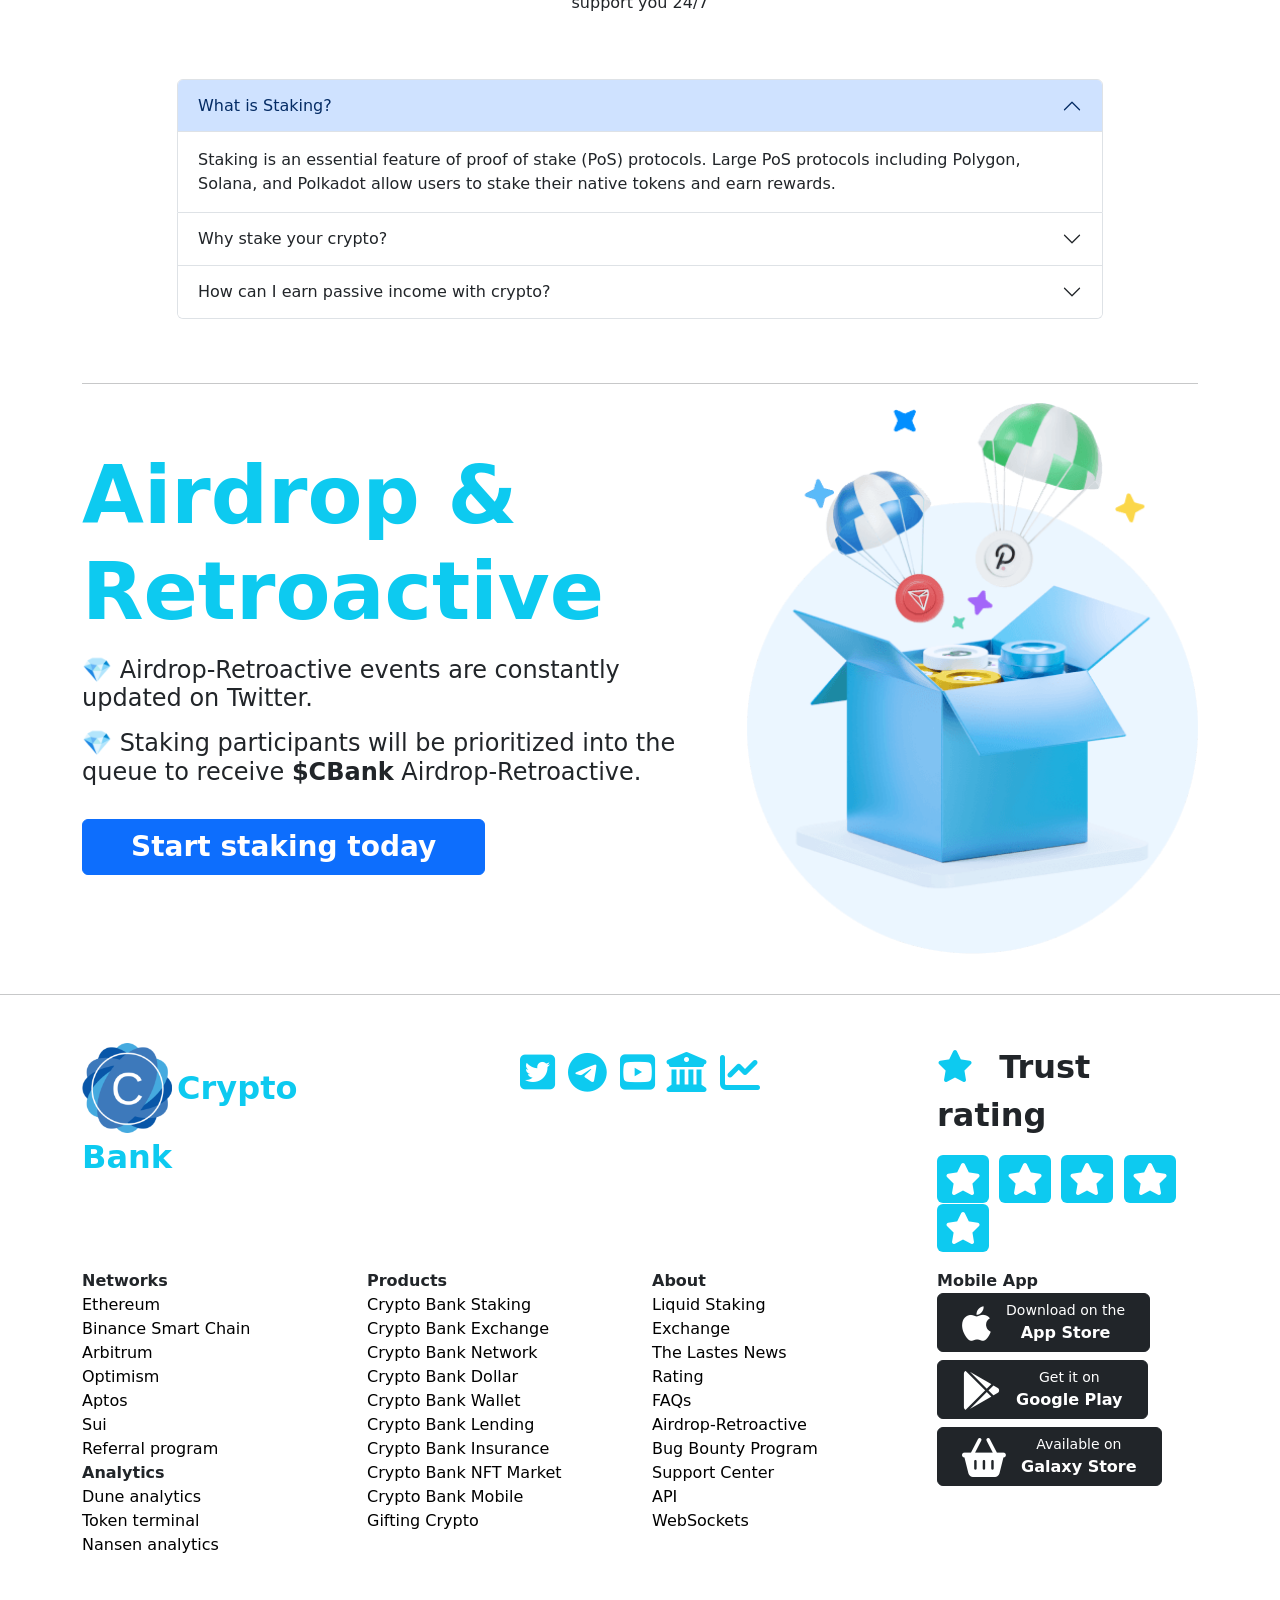
==== commit ad48f38f: "change link telegram" ====
--- a/index.html
+++ b/index.html
@@ -62,7 +62,7 @@
                                 <i class="fa-brands fa-square-twitter"></i>
                             </li>
                         </a>
-                        <a href="https://t.me/cryptobank_community" class="text-decoration-none" target="_blank">
+                        <a href="https://t.me/cryptobankchain_community" class="text-decoration-none" target="_blank">
                             <li class="nave-item btn btn-info text-white min-witdth-150">
                                 Join Telegram
                                 <i class="fa-brands fa-telegram"></i>
@@ -534,7 +534,7 @@
                 <a href="https://twitter.com/CryptoBankChain" target="_blank" class="media-link-icon">
                     <i class="fa-brands fa-square-twitter text-info"></i>
                 </a>
-                <a href="https://t.me/cryptobank_community" target="_blank" class="media-link-icon">
+                <a href="https://t.me/cryptobankchain_community" target="_blank" class="media-link-icon">
                     <i class="fa-brands fa-telegram text-info"></i>
                 </a>
                 <a href="" target="_blank" class="media-link-icon">
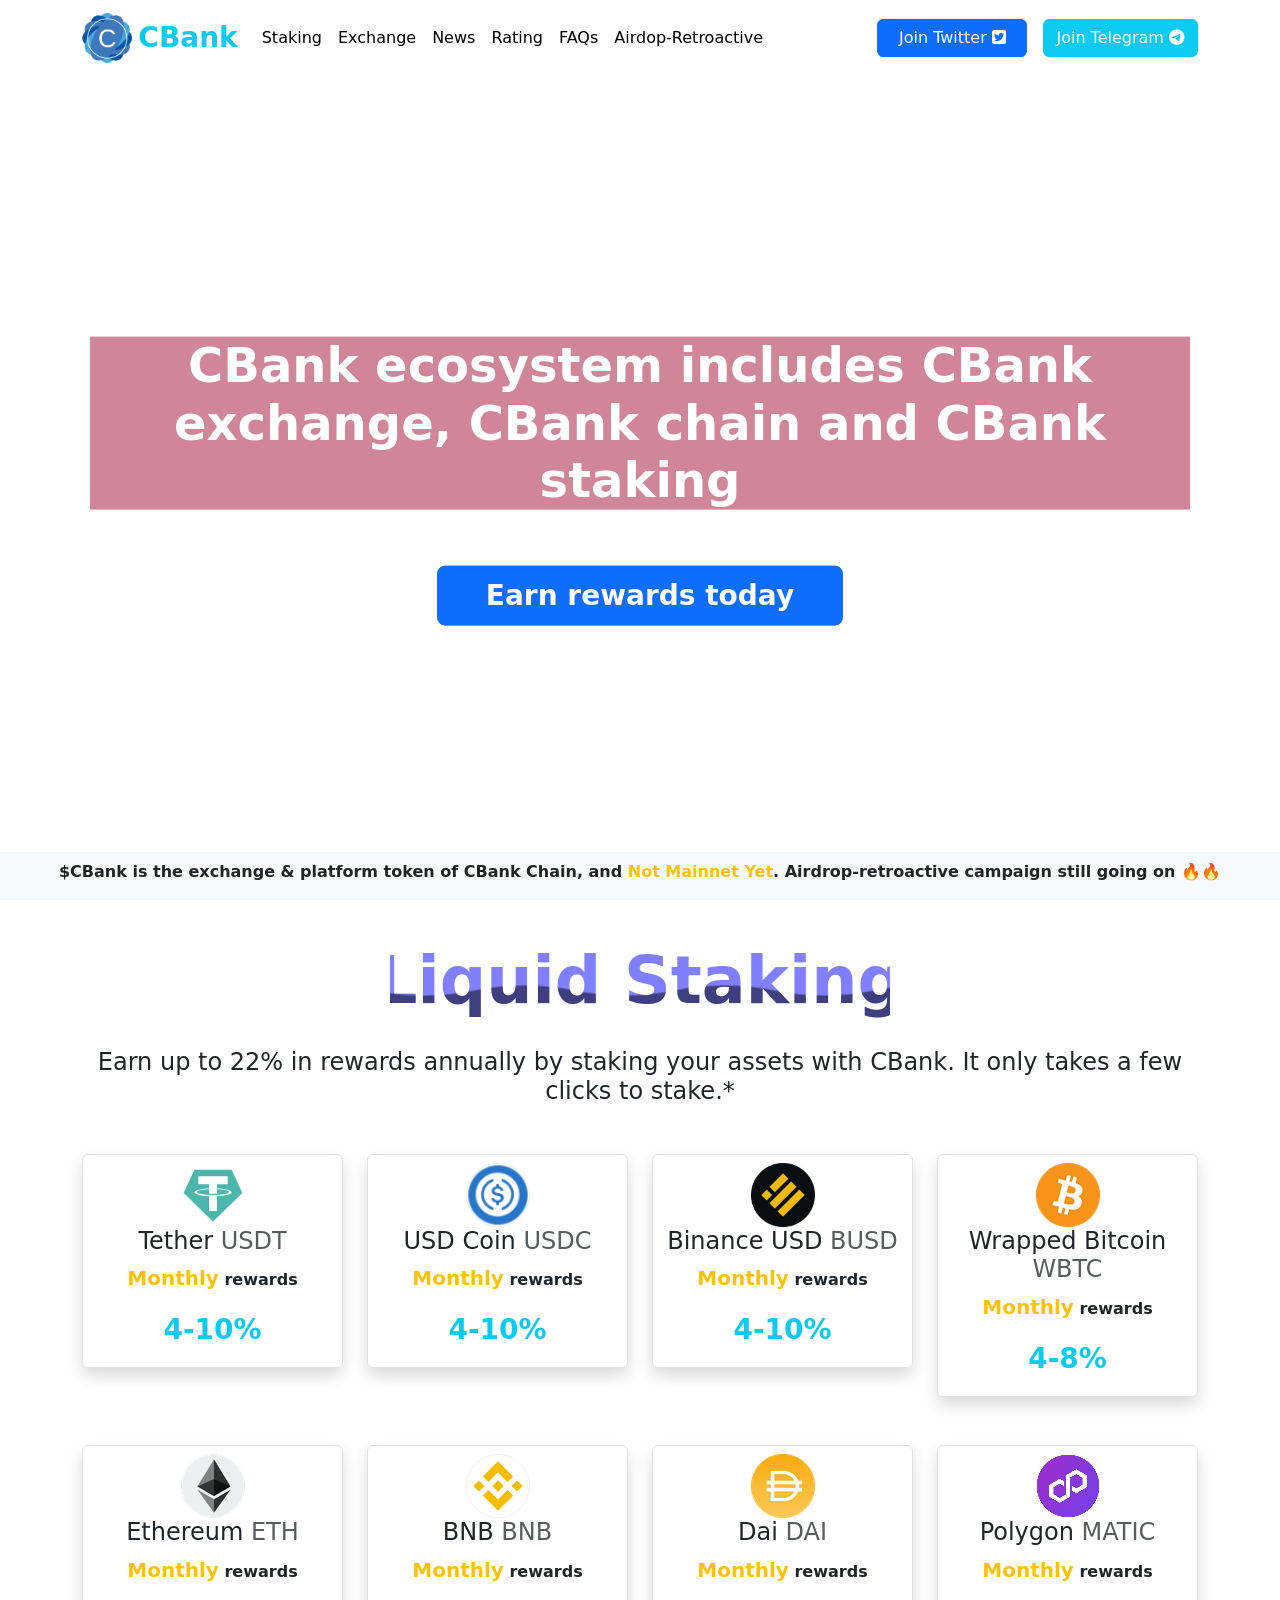
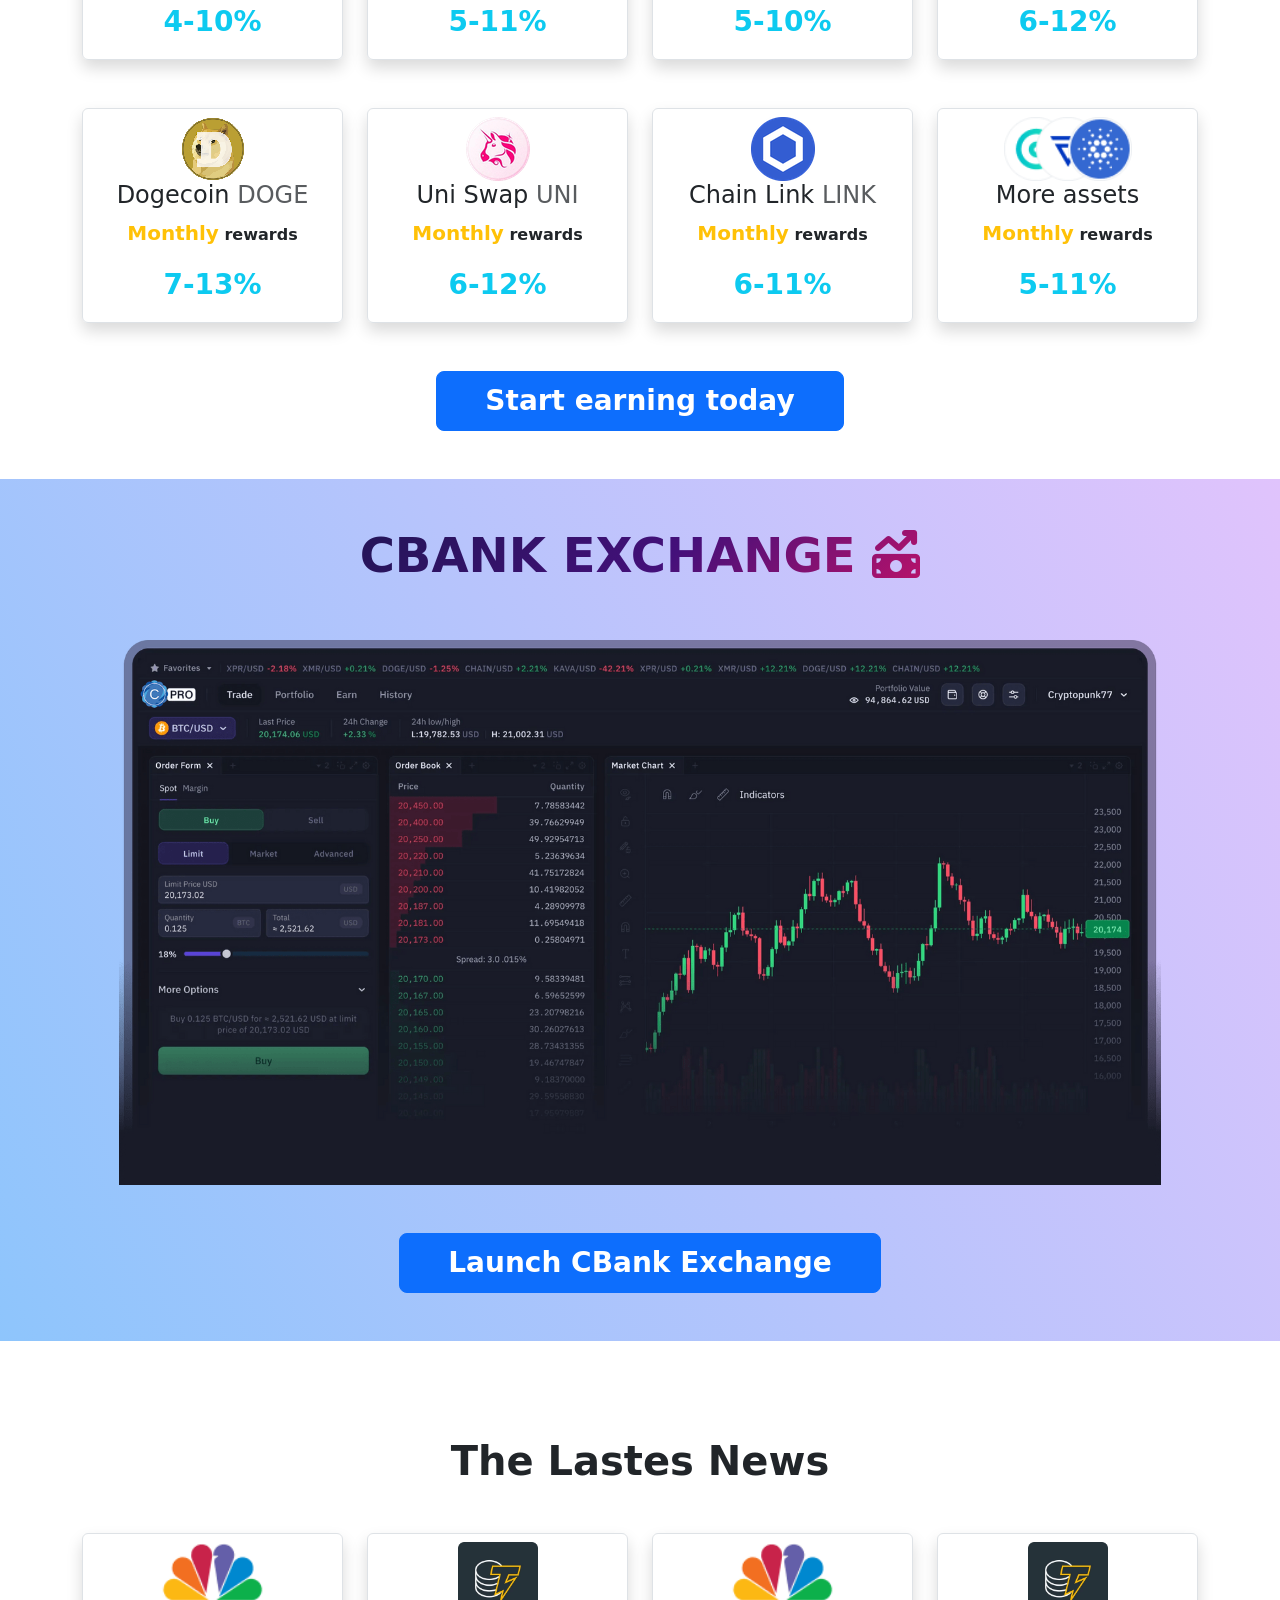
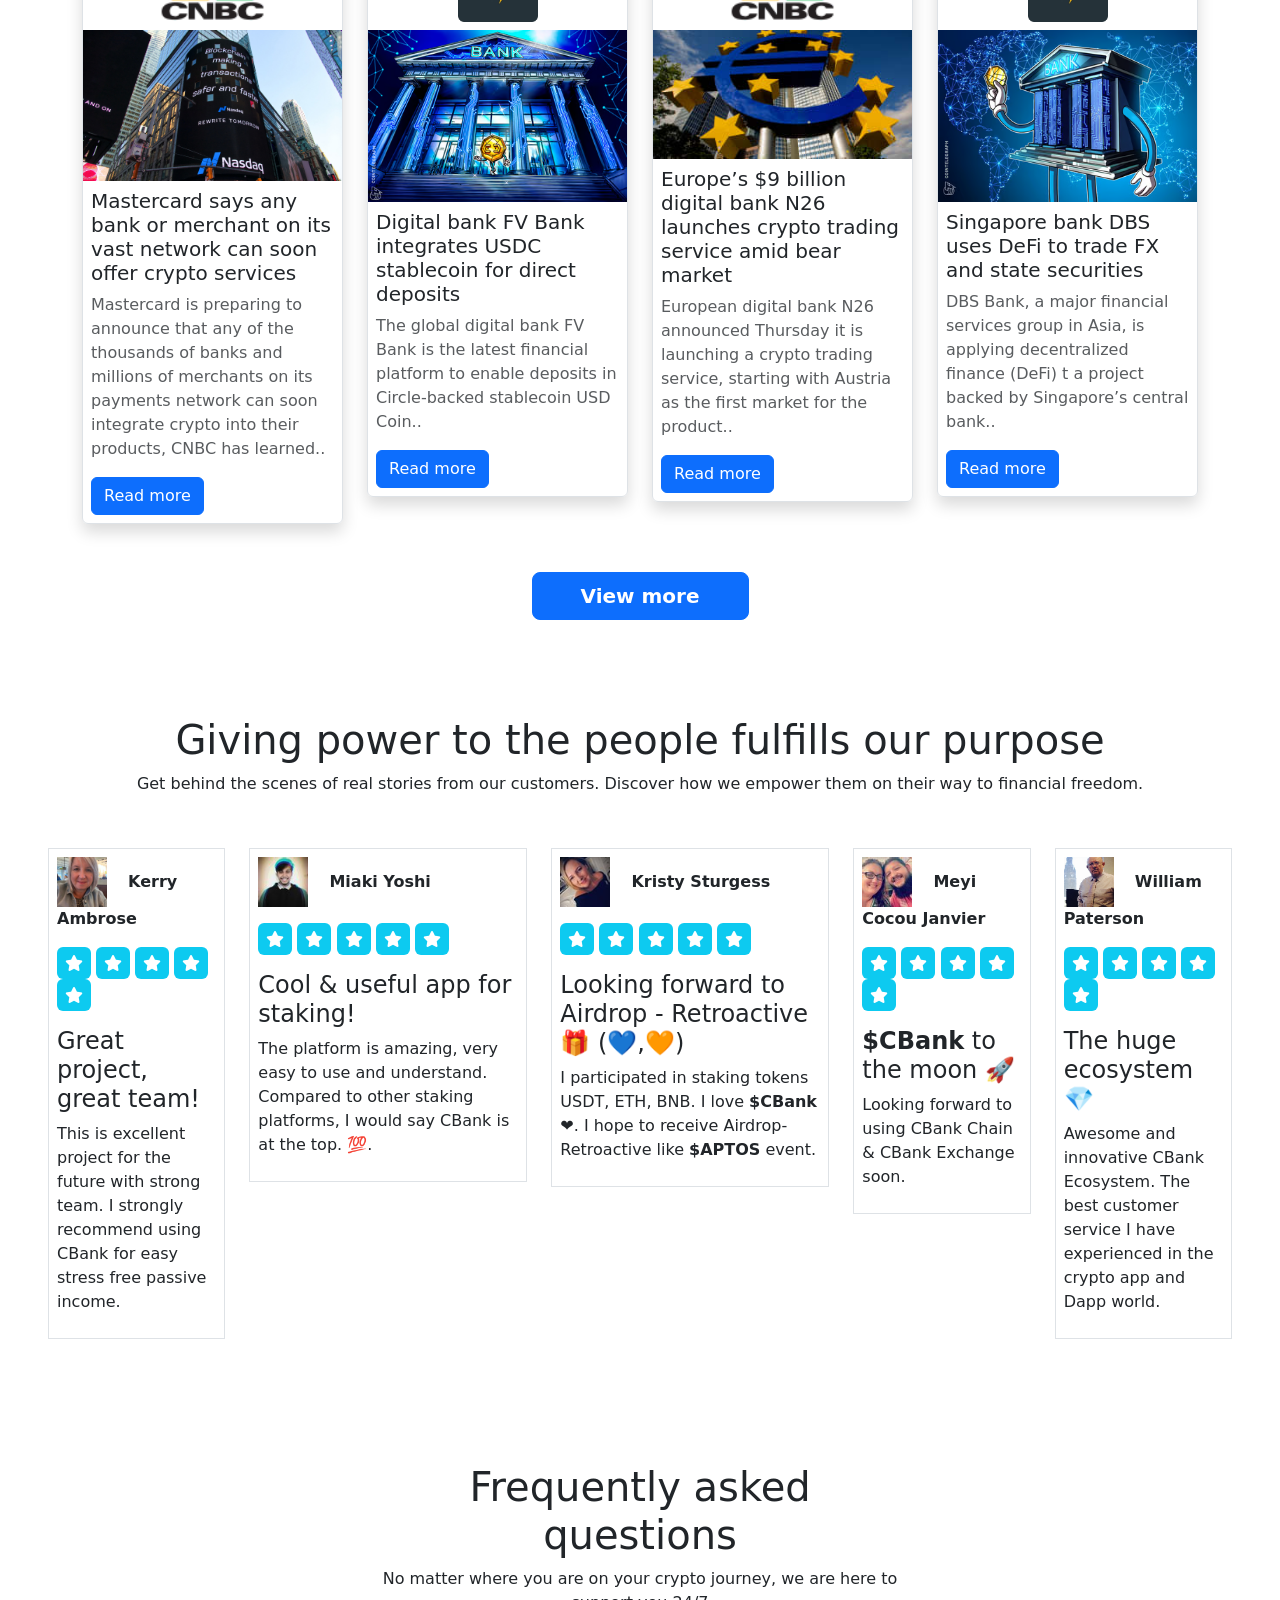
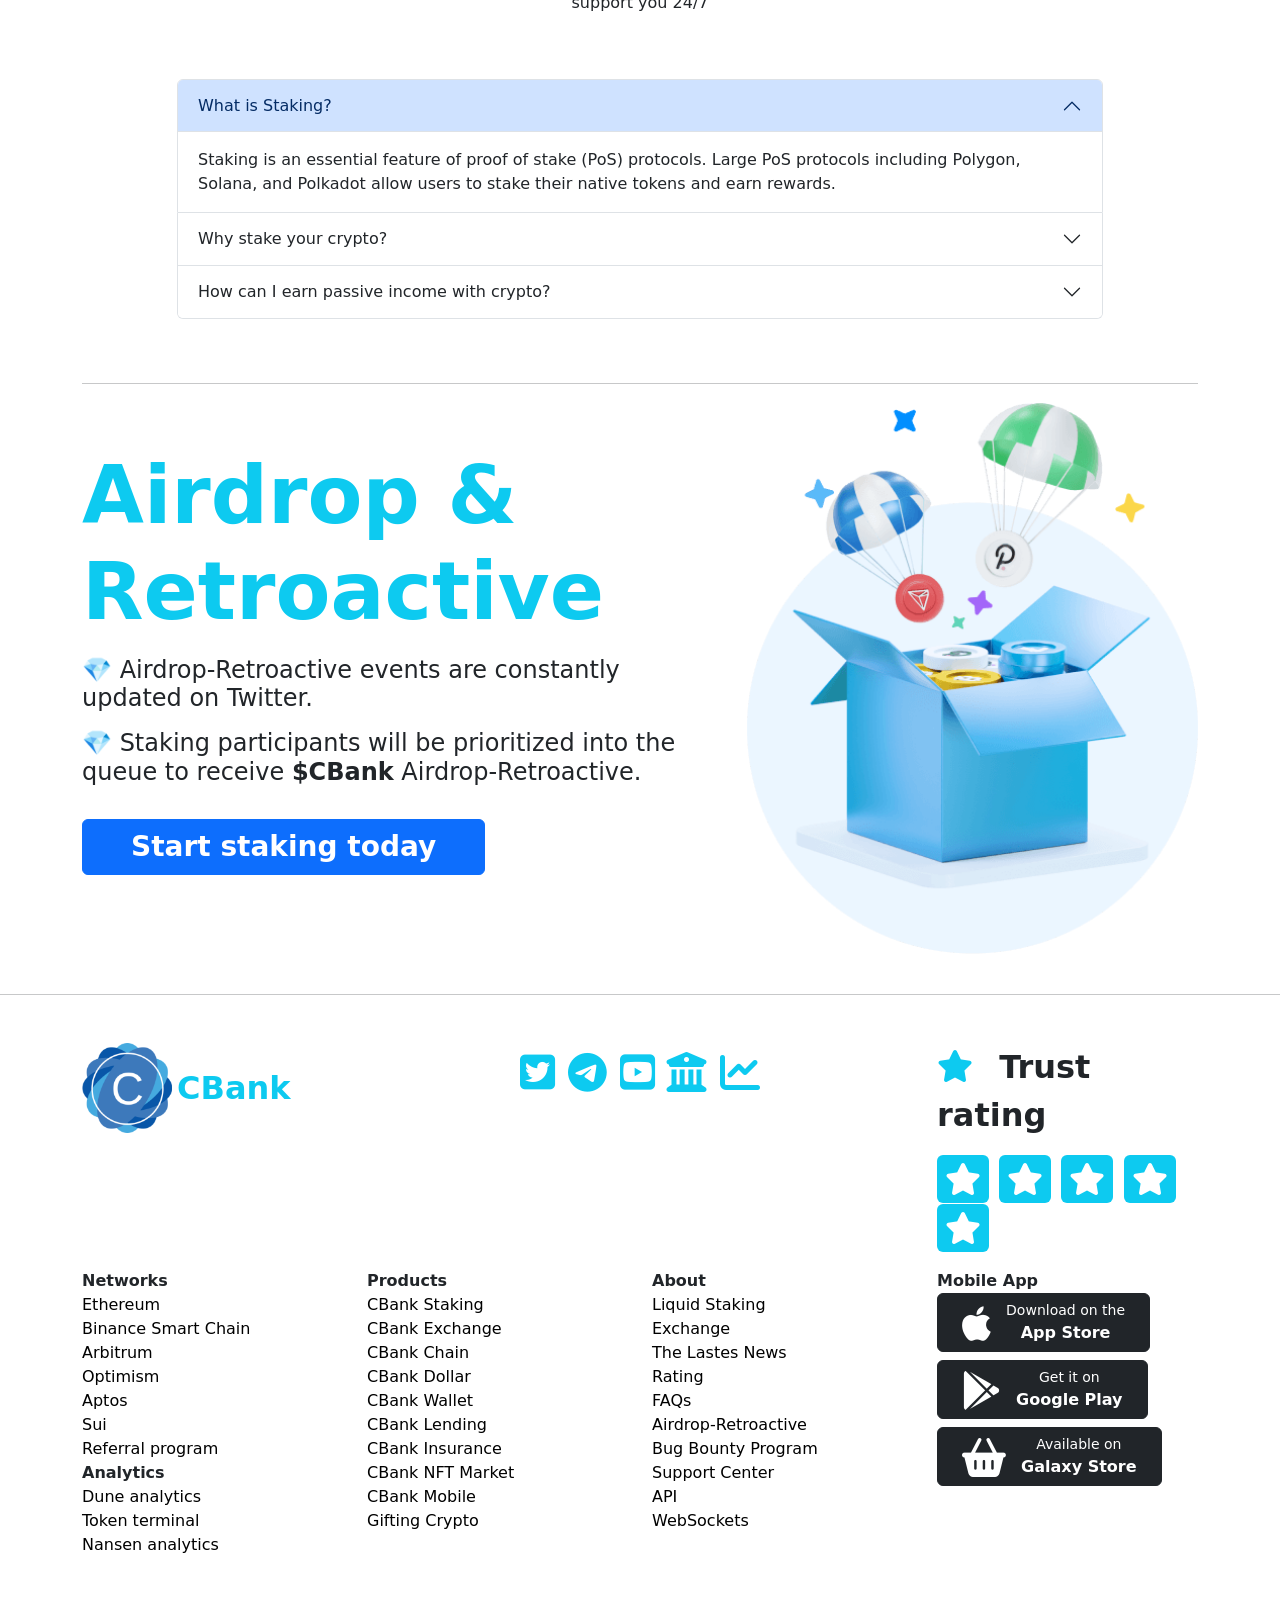
==== commit e13e435c: "change video and CBank name" ====
--- a/index.html
+++ b/index.html
@@ -4,7 +4,7 @@
     <meta charset="UTF-8">
     <meta http-equiv="X-UA-Compatible" content="IE=edge">
     <meta name="viewport" content="width=device-width, initial-scale=1.0">
-    <title>Crypto Bank</title>
+    <title>CBank</title>
     <link rel="icon" type="image/x-icon" href="/assets/images/cryptobank.png">
 
     <!-- bootstrap 5 -->
@@ -28,7 +28,7 @@
             <div class="container">
                 <a class="navbar-brand" href="">
                     <img src="assets/images/cryptobank.png" width="50px" alt="">
-                    <b class="text-info align-middle fs-3">Crypto Bank</b> 
+                    <b class="text-info align-middle fs-3">CBank</b> 
                 </a>
                 <button class="navbar-toggler" type="button" data-bs-toggle="collapse" data-bs-target="#mynavbar">
                     <span class="navbar-toggler-icon"></span>
@@ -73,11 +73,12 @@
             </div>
         </nav>
         <video autoplay loop id="video-background" muted playsinline>
-            <source src="assets/images/synth-city-1mb.mp4">
+            <source src="assets/images/synth-city-5s-3.6m.mp4">
         </video>
         <div class="banner-content">
-            <h1 class="fw-bold ">Earn rewards with Crypto Bank Staking</h1>
-            <a type="button" href="staking-platform.html" target="_blank" class="btn btn-primary btn-lg px-5 mt-5 fw-bold fs-3">Start staking today</a>
+            <!-- <h1 class="fw-bold">Earn rewards with CBank Staking</h1> -->
+            <h1 class="fw-bold">CBank ecosystem includes CBank exchange, CBank chain and CBank staking</h1>
+            <a type="button" href="staking-platform.html" target="_blank" class="btn btn-primary btn-lg px-5 mt-5 fw-bold fs-3">Earn rewards today</a>
         </div>
 
     </div>
@@ -104,7 +105,7 @@
                     Staking</text>
             </svg>
 
-            <h4 class="">Earn up to 22% in rewards annually by staking your assets with Crypto Bank. It only takes a few
+            <h4 class="">Earn up to 22% in rewards annually by staking your assets with CBank. It only takes a few
                 clicks to stake.*</h4>
         </div>
 
@@ -223,7 +224,7 @@
         <div class="row">
             <div class="col-md-12 my-5 text-center">
                 <h3 class="animate-charcter">
-                    CRYPTO BANK EXCHANGE
+                    CBANK EXCHANGE
                     <i class="fa-solid fa-money-bill-trend-up"></i>
                 </h3>
             </div>
@@ -235,7 +236,7 @@
         </div>
         <div class="text-center mt-5">
             <a href="./exchange/cex-alpha-verion.html" target="_blank" class="btn btn-primary btn-lg px-5 fw-bold fs-3">
-                Launch Crypto Bank Exchange
+                Launch CBank Exchange
             </a>
         </div>
     </div>
@@ -353,7 +354,7 @@
                         <i class="fa-solid fa-star rounded bg-info text-white p-2"></i>
                     </div>
                     <h4>Great project, great team!</h4>
-                    <p>This is excellent project for the future with strong team. I strongly recommend using Crypto Bank
+                    <p>This is excellent project for the future with strong team. I strongly recommend using CBank
                         for easy stress free passive
                         income.</p>
                 </div>
@@ -373,7 +374,7 @@
                     </div>
                     <h4>Cool & useful app for staking!</h4>
                     <p>The platform is amazing, very easy to use and understand. Compared to other staking platforms, I
-                        would say Crypto Bank is at the top. 💯. </p>
+                        would say CBank is at the top. 💯. </p>
                 </div>
             </div>
             <div class="col-md-3">
@@ -407,7 +408,7 @@
                         <i class="fa-solid fa-star rounded bg-info text-white p-2"></i>
                     </div>
                     <h4><b>$CBank</b> to the moon 🚀</h4>
-                    <p>Looking forward to using Crypto Bank Network & Crypto Bank Exchange soon.</p>
+                    <p>Looking forward to using CBank Chain & CBank Exchange soon.</p>
                 </div>
             </div>
             <div class="col-md-2">
@@ -424,7 +425,7 @@
                         <i class="fa-solid fa-star rounded bg-info text-white p-2"></i>
                     </div>
                     <h4>The huge ecosystem 💎</h4>
-                    <p>Awesome and innovative Crypto Bank Ecosystem. The best customer service I have experienced in the
+                    <p>Awesome and innovative CBank Ecosystem. The best customer service I have experienced in the
                         crypto app and Dapp world.</p>
                 </div>
             </div>
@@ -473,10 +474,10 @@
                                 <div class="accordion-body">
                                     Staking can be complicated because it typically takes place on a decentralized
                                     platform, and requires technical skills to manage your crypto wallet, validate
-                                    blocks, and claim rewards. Crypto Bank Staking simplifies the process for you and
+                                    blocks, and claim rewards. CBank Staking simplifies the process for you and
                                     allows customers to generate crypto rewards from a decentralized system on a secure
                                     and regulated platform. It’s the best of both worlds: the benefit of
-                                    decentralization with the power of Crypto Bank.
+                                    decentralization with the power of CBank.
                                 </div>
                             </div>
                         </div>
@@ -528,7 +529,7 @@
         <div class="row">
             <div class="col-md-3">
                 <img src="assets/images/cryptobank.png" alt="" width="90px" >
-                <span class="fw-bold fs-2 text-info align-middle">Crypto Bank</span>
+                <span class="fw-bold fs-2 text-info align-middle">CBank</span>
             </div>
             <div class="col-md-6 text-center fs-1">
                 <a href="https://twitter.com/CryptoBankChain" target="_blank" class="media-link-icon">
@@ -583,15 +584,15 @@
             </div>
             <div class="col-md-3">
                 <div class="fw-bold">Products</div>
-                <div><a href="staking-platform.html" target="_blank" class="media-link-icon">Crypto Bank Staking</a></div>
-                <div><a href="exchange/cex-alpha-verion.html" target="_blank" class="media-link-icon">Crypto Bank Exchange</a></div>
-                <div><a href="" class="media-link-icon">Crypto Bank Network</a></div>
-                <div><a class="media-link-icon" data-bs-toggle="tooltip" data-bs-placement="right" data-bs-title="Coming soon!">Crypto Bank Dollar</a></div>
-                <div><a class="media-link-icon" data-bs-toggle="tooltip" data-bs-placement="right" data-bs-title="Coming soon!">Crypto Bank Wallet</a></div>
-                <div><a class="media-link-icon" data-bs-toggle="tooltip" data-bs-placement="right" data-bs-title="Coming soon!">Crypto Bank Lending</a></div>
-                <div><a class="media-link-icon" data-bs-toggle="tooltip" data-bs-placement="right" data-bs-title="Coming soon!">Crypto Bank Insurance</a></div>
-                <div><a class="media-link-icon" data-bs-toggle="tooltip" data-bs-placement="right" data-bs-title="Coming soon!">Crypto Bank NFT Market</a></div>
-                <div><a class="media-link-icon" data-bs-toggle="tooltip" data-bs-placement="right" data-bs-title="Coming soon!">Crypto Bank Mobile</a></div>
+                <div><a href="staking-platform.html" target="_blank" class="media-link-icon">CBank Staking</a></div>
+                <div><a href="exchange/cex-alpha-verion.html" target="_blank" class="media-link-icon">CBank Exchange</a></div>
+                <div><a href="" class="media-link-icon">CBank Chain</a></div>
+                <div><a class="media-link-icon" data-bs-toggle="tooltip" data-bs-placement="right" data-bs-title="Coming soon!">CBank Dollar</a></div>
+                <div><a class="media-link-icon" data-bs-toggle="tooltip" data-bs-placement="right" data-bs-title="Coming soon!">CBank Wallet</a></div>
+                <div><a class="media-link-icon" data-bs-toggle="tooltip" data-bs-placement="right" data-bs-title="Coming soon!">CBank Lending</a></div>
+                <div><a class="media-link-icon" data-bs-toggle="tooltip" data-bs-placement="right" data-bs-title="Coming soon!">CBank Insurance</a></div>
+                <div><a class="media-link-icon" data-bs-toggle="tooltip" data-bs-placement="right" data-bs-title="Coming soon!">CBank NFT Market</a></div>
+                <div><a class="media-link-icon" data-bs-toggle="tooltip" data-bs-placement="right" data-bs-title="Coming soon!">CBank Mobile</a></div>
                 <div><a class="media-link-icon" data-bs-toggle="tooltip" data-bs-placement="right" data-bs-title="Coming soon!">Gifting Crypto</a></div>
             </div>
             <div class="col-md-3">
@@ -643,7 +644,7 @@
       <br>
       <br> -->
     <section class="container-fluid bg-light fixed-bottom text-center fw-bold pt-2">
-        <p>$CBank is the platform token of Crypto Bank Network, and <span class="text-warning">Not Mainnet Yet</span>. Airdrop-retroactive campaign still
+        <p>$CBank is the exchange & platform token of CBank Chain, and <span class="text-warning">Not Mainnet Yet</span>. Airdrop-retroactive campaign still
             going on 🔥🔥</p>
     </section>
 </body>
--- a/assets/css/cryptobank.css
+++ b/assets/css/cryptobank.css
@@ -39,7 +39,7 @@
 .banner-content h1 {
   font-size: 3em;
   color: #fff;
-  text-transform: uppercase;
+  /* text-transform: uppercase; */
   background-color: #a5173b85;
 }
 
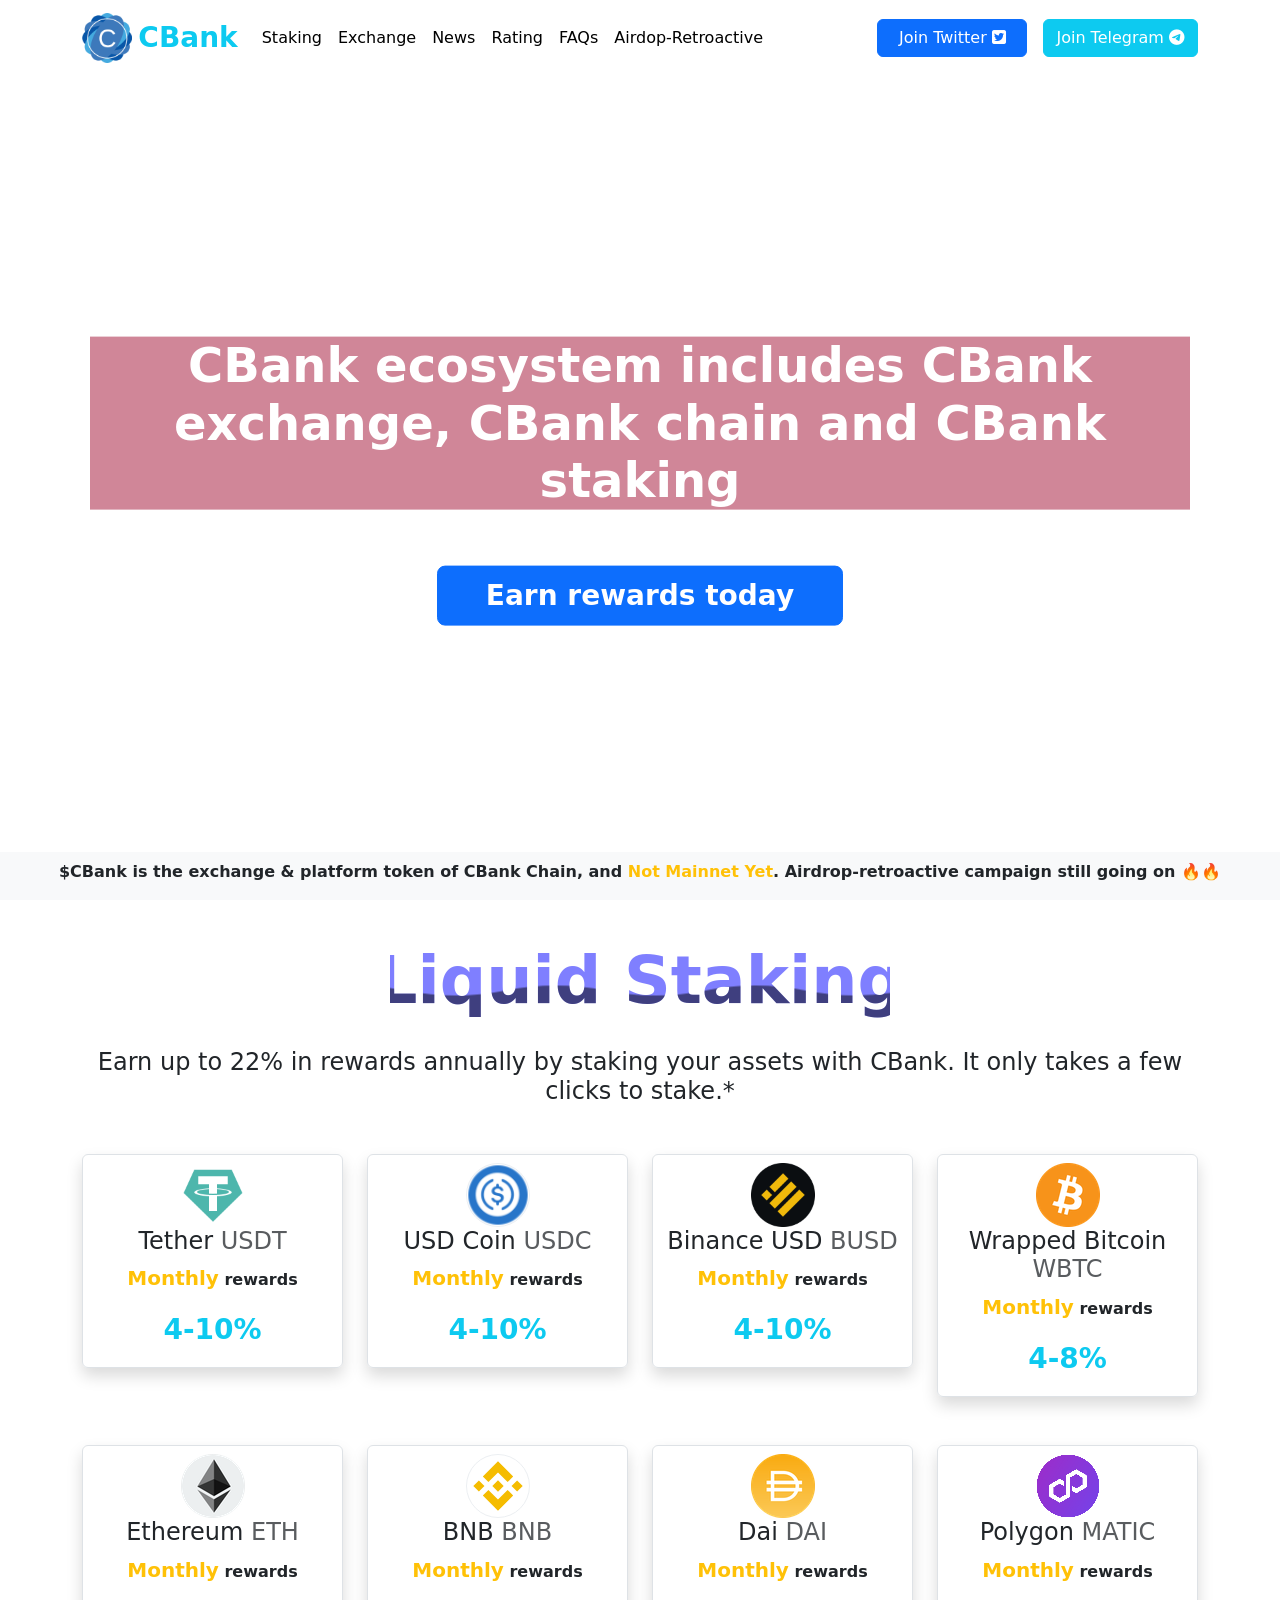
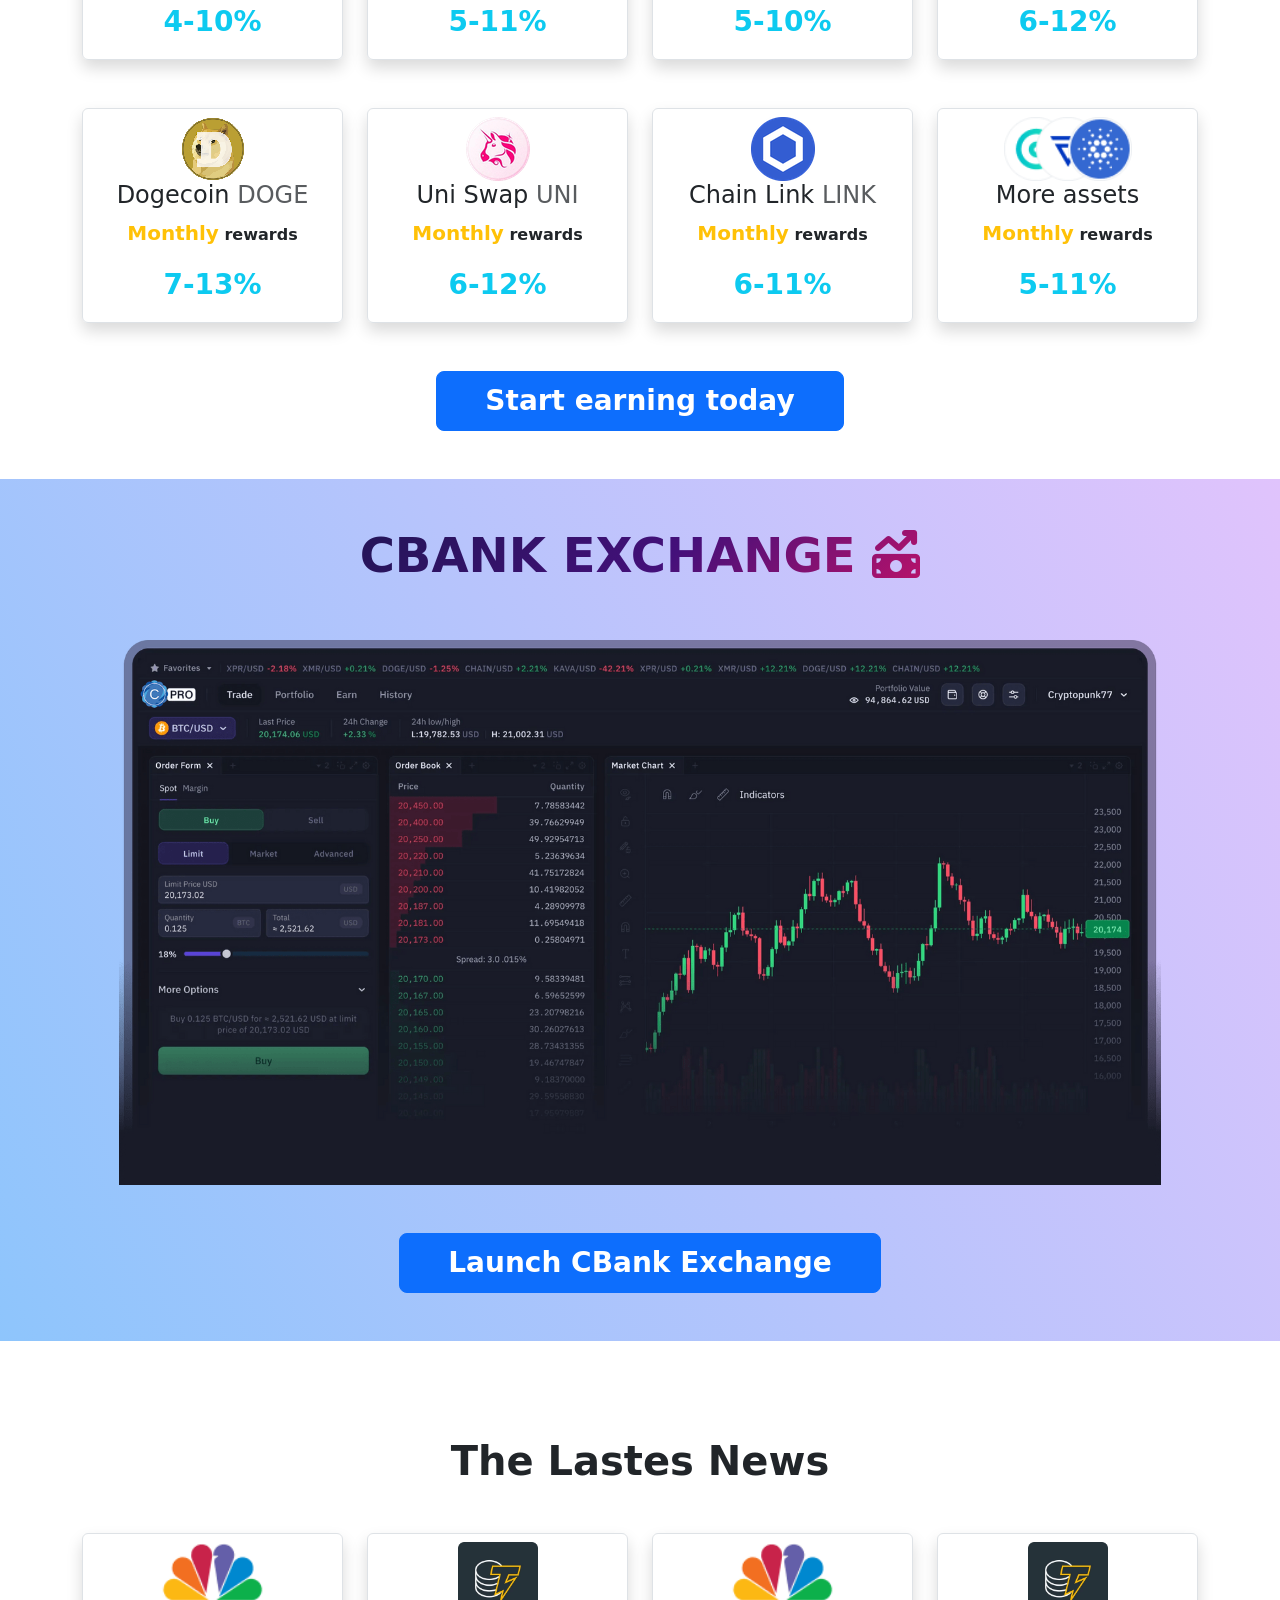
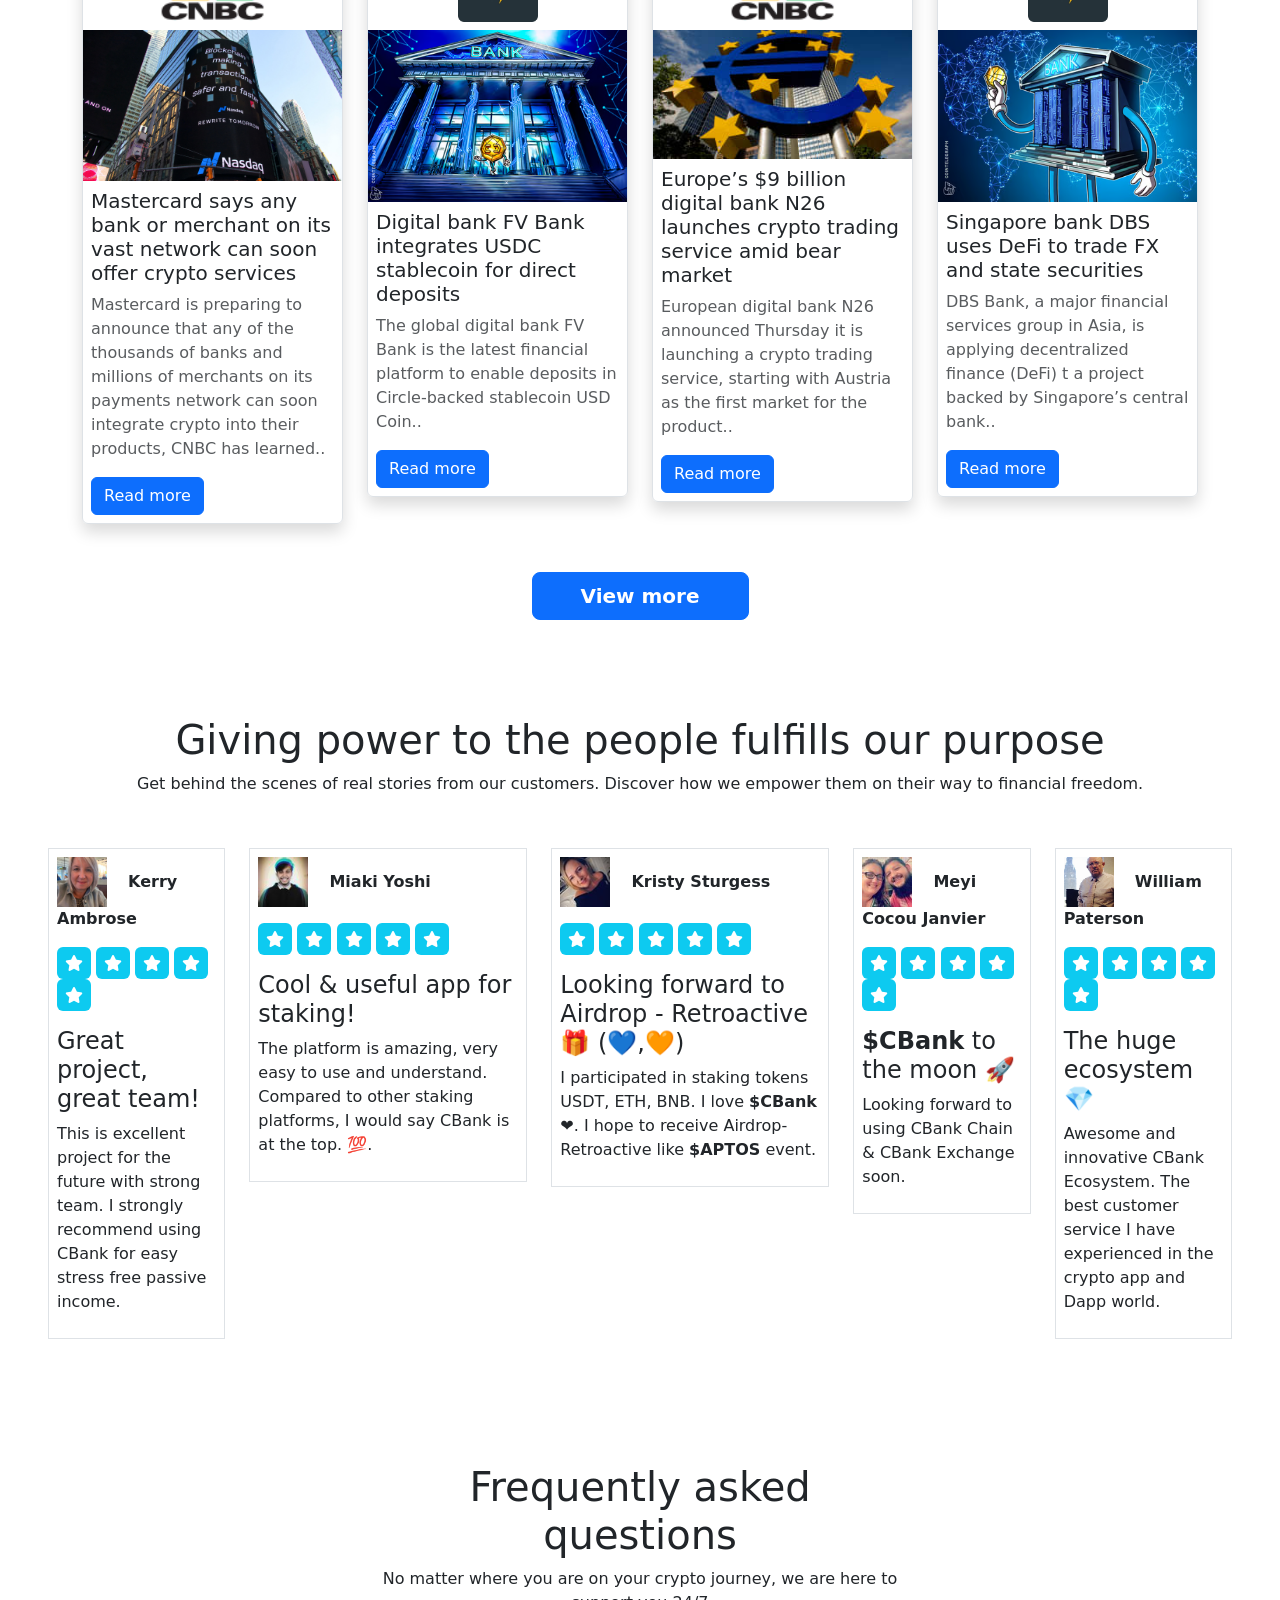
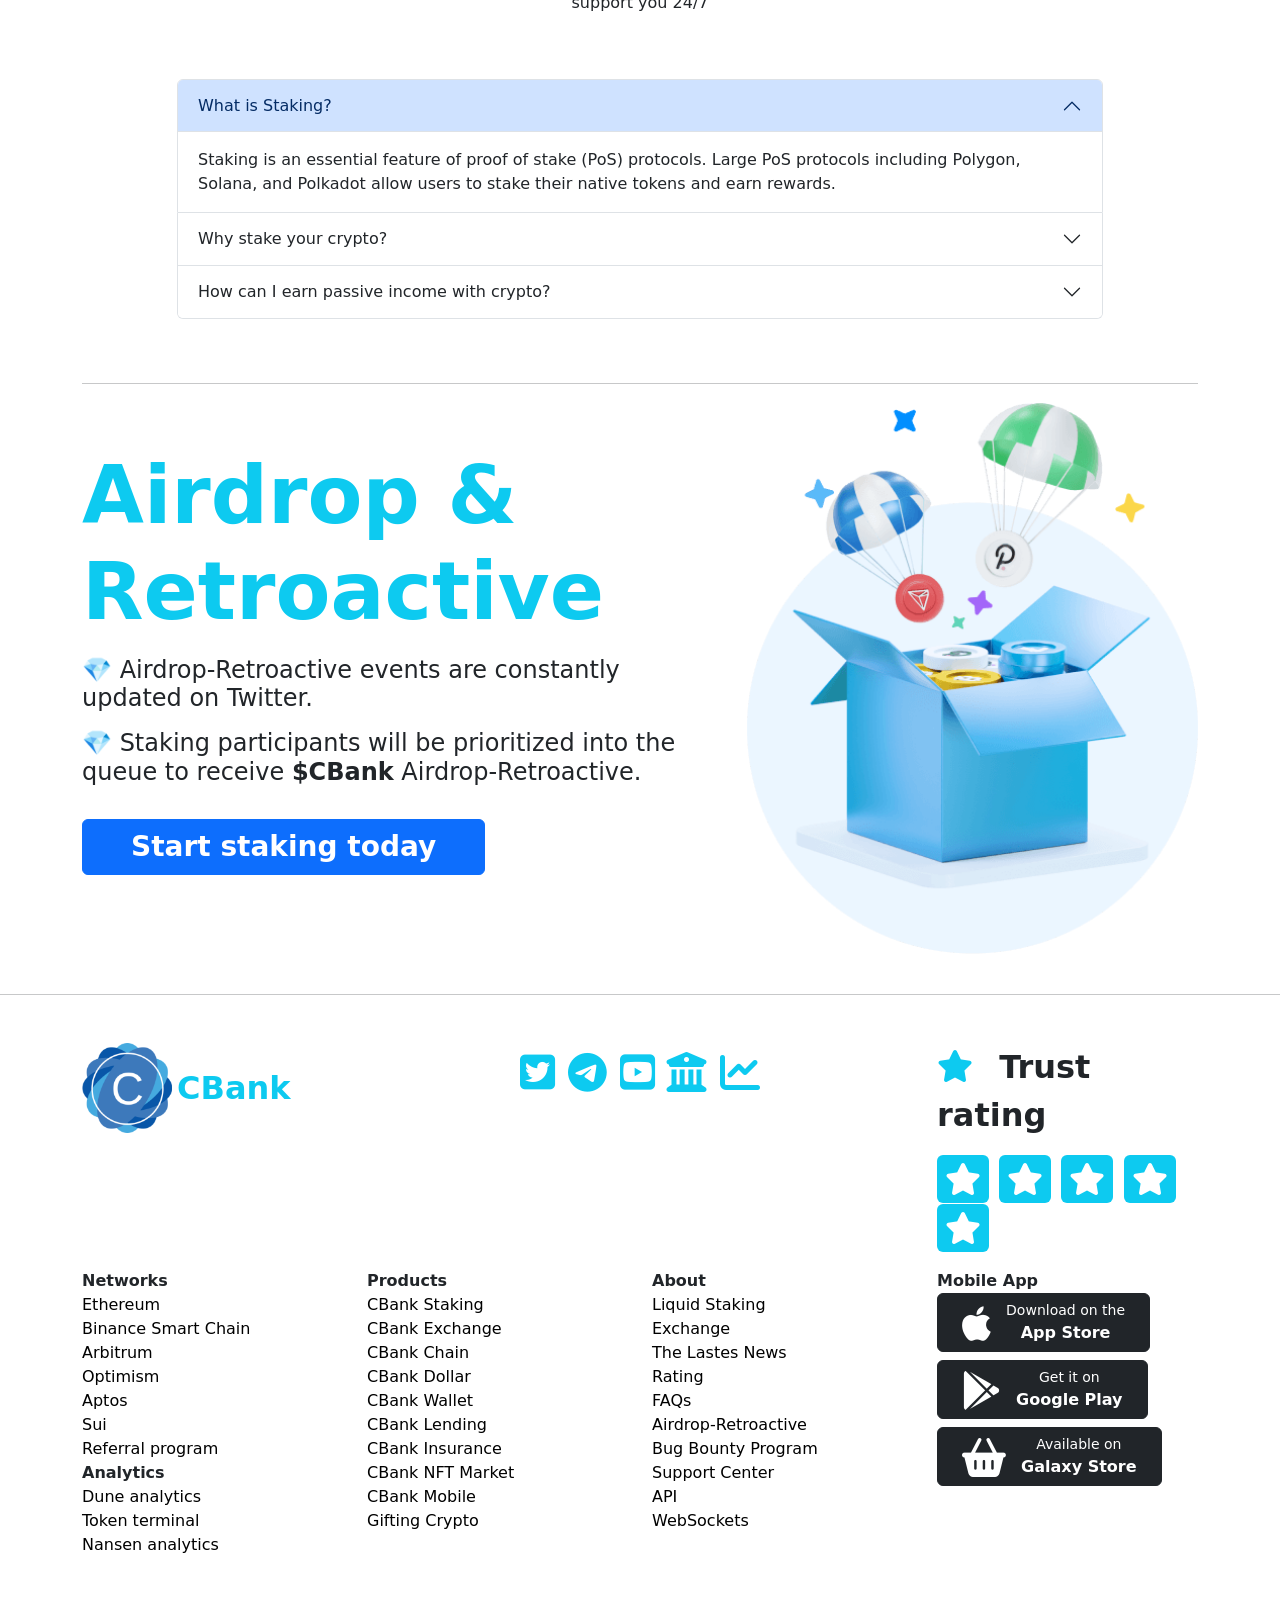
==== commit 293e7bc9: "add footer CBank Exchange.html, update link twt, tele" ====
--- a/index.html
+++ b/index.html
@@ -56,13 +56,13 @@
                     </ul>
 
                     <ul class="navbar-nav">
-                        <a href="https://twitter.com/CryptoBankChain" class="text-decoration-none" target="_blank">
+                        <a href="https://twitter.com/CBank_Exchange" class="text-decoration-none" target="_blank">
                             <li class="nave-item btn btn-primary min-witdth-150 me-3">
                                 Join Twitter
                                 <i class="fa-brands fa-square-twitter"></i>
                             </li>
                         </a>
-                        <a href="https://t.me/cryptobankchain_community" class="text-decoration-none" target="_blank">
+                        <a href="https://t.me/CBank_community" class="text-decoration-none" target="_blank">
                             <li class="nave-item btn btn-info text-white min-witdth-150">
                                 Join Telegram
                                 <i class="fa-brands fa-telegram"></i>
@@ -532,10 +532,10 @@
                 <span class="fw-bold fs-2 text-info align-middle">CBank</span>
             </div>
             <div class="col-md-6 text-center fs-1">
-                <a href="https://twitter.com/CryptoBankChain" target="_blank" class="media-link-icon">
+                <a href="https://twitter.com/CBank_Exchange" target="_blank" class="media-link-icon">
                     <i class="fa-brands fa-square-twitter text-info"></i>
                 </a>
-                <a href="https://t.me/cryptobankchain_community" target="_blank" class="media-link-icon">
+                <a href="https://t.me/CBank_community" target="_blank" class="media-link-icon">
                     <i class="fa-brands fa-telegram text-info"></i>
                 </a>
                 <a href="" target="_blank" class="media-link-icon">
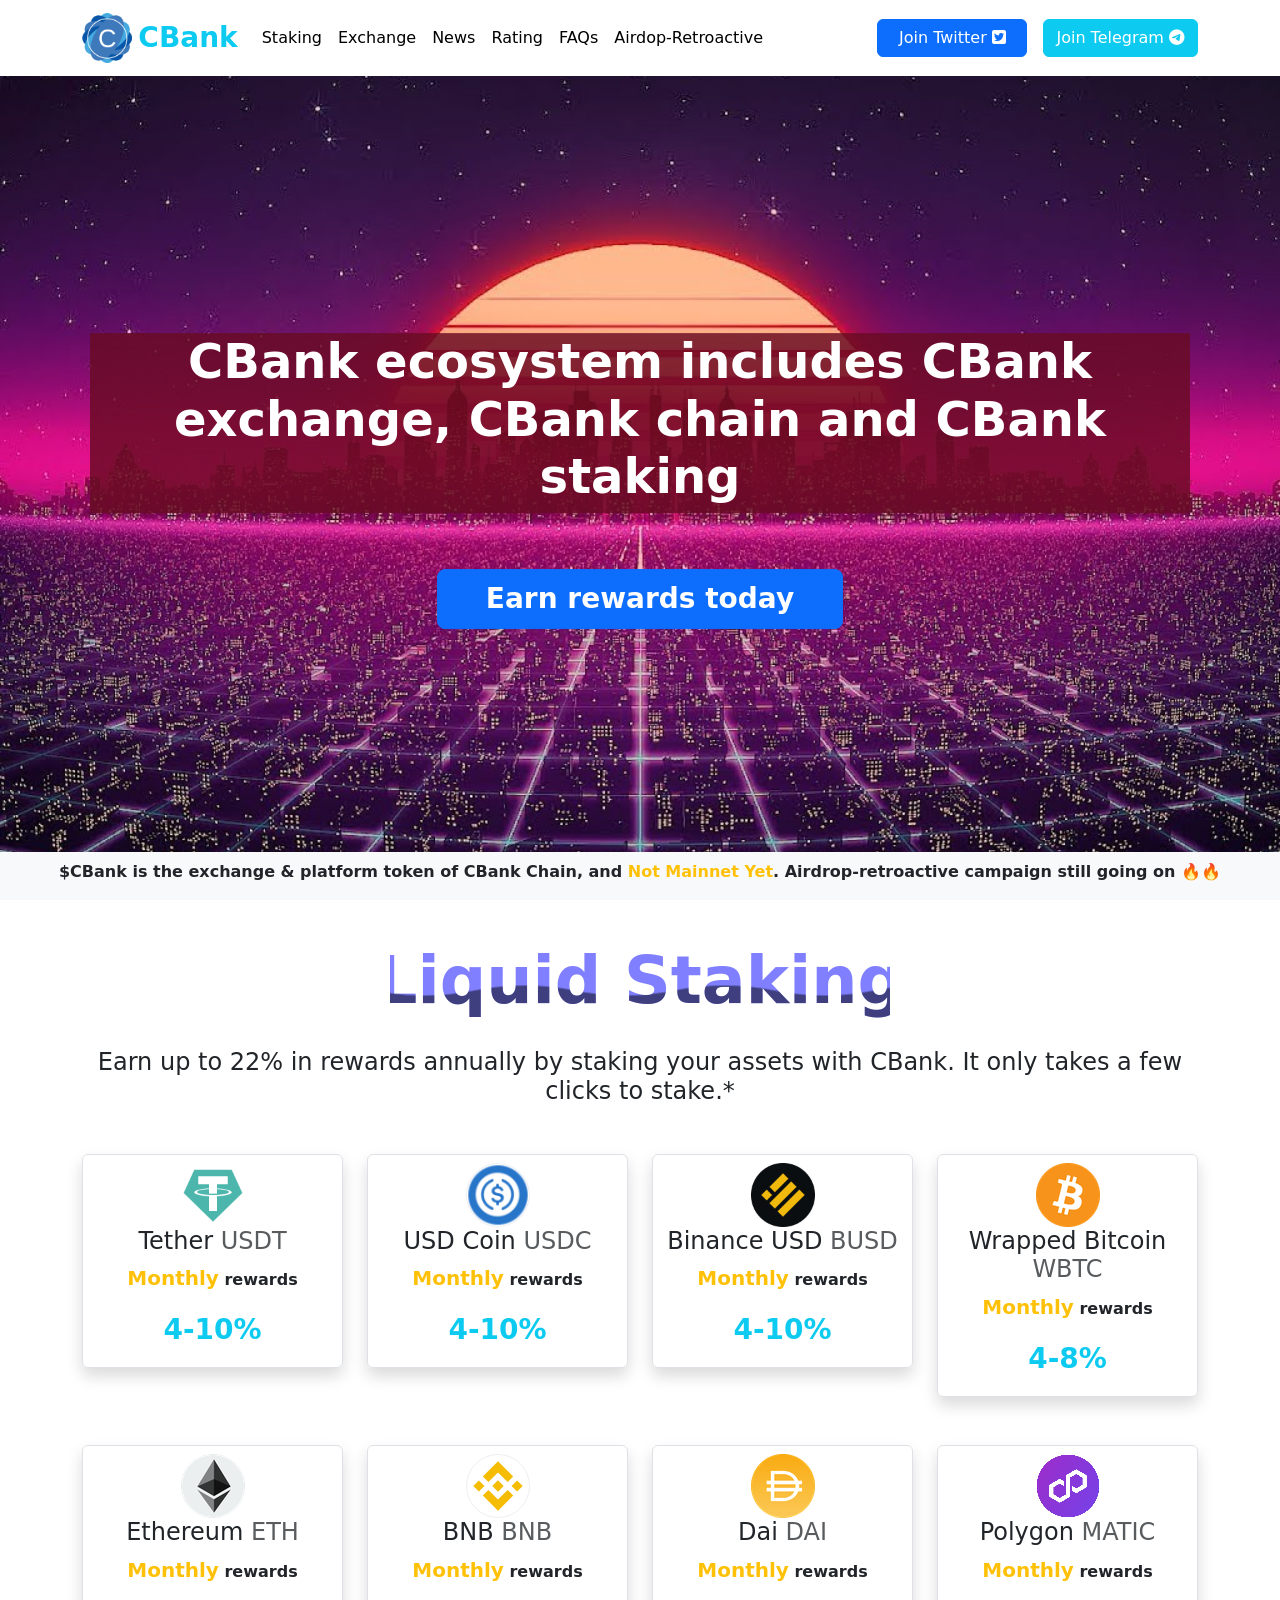
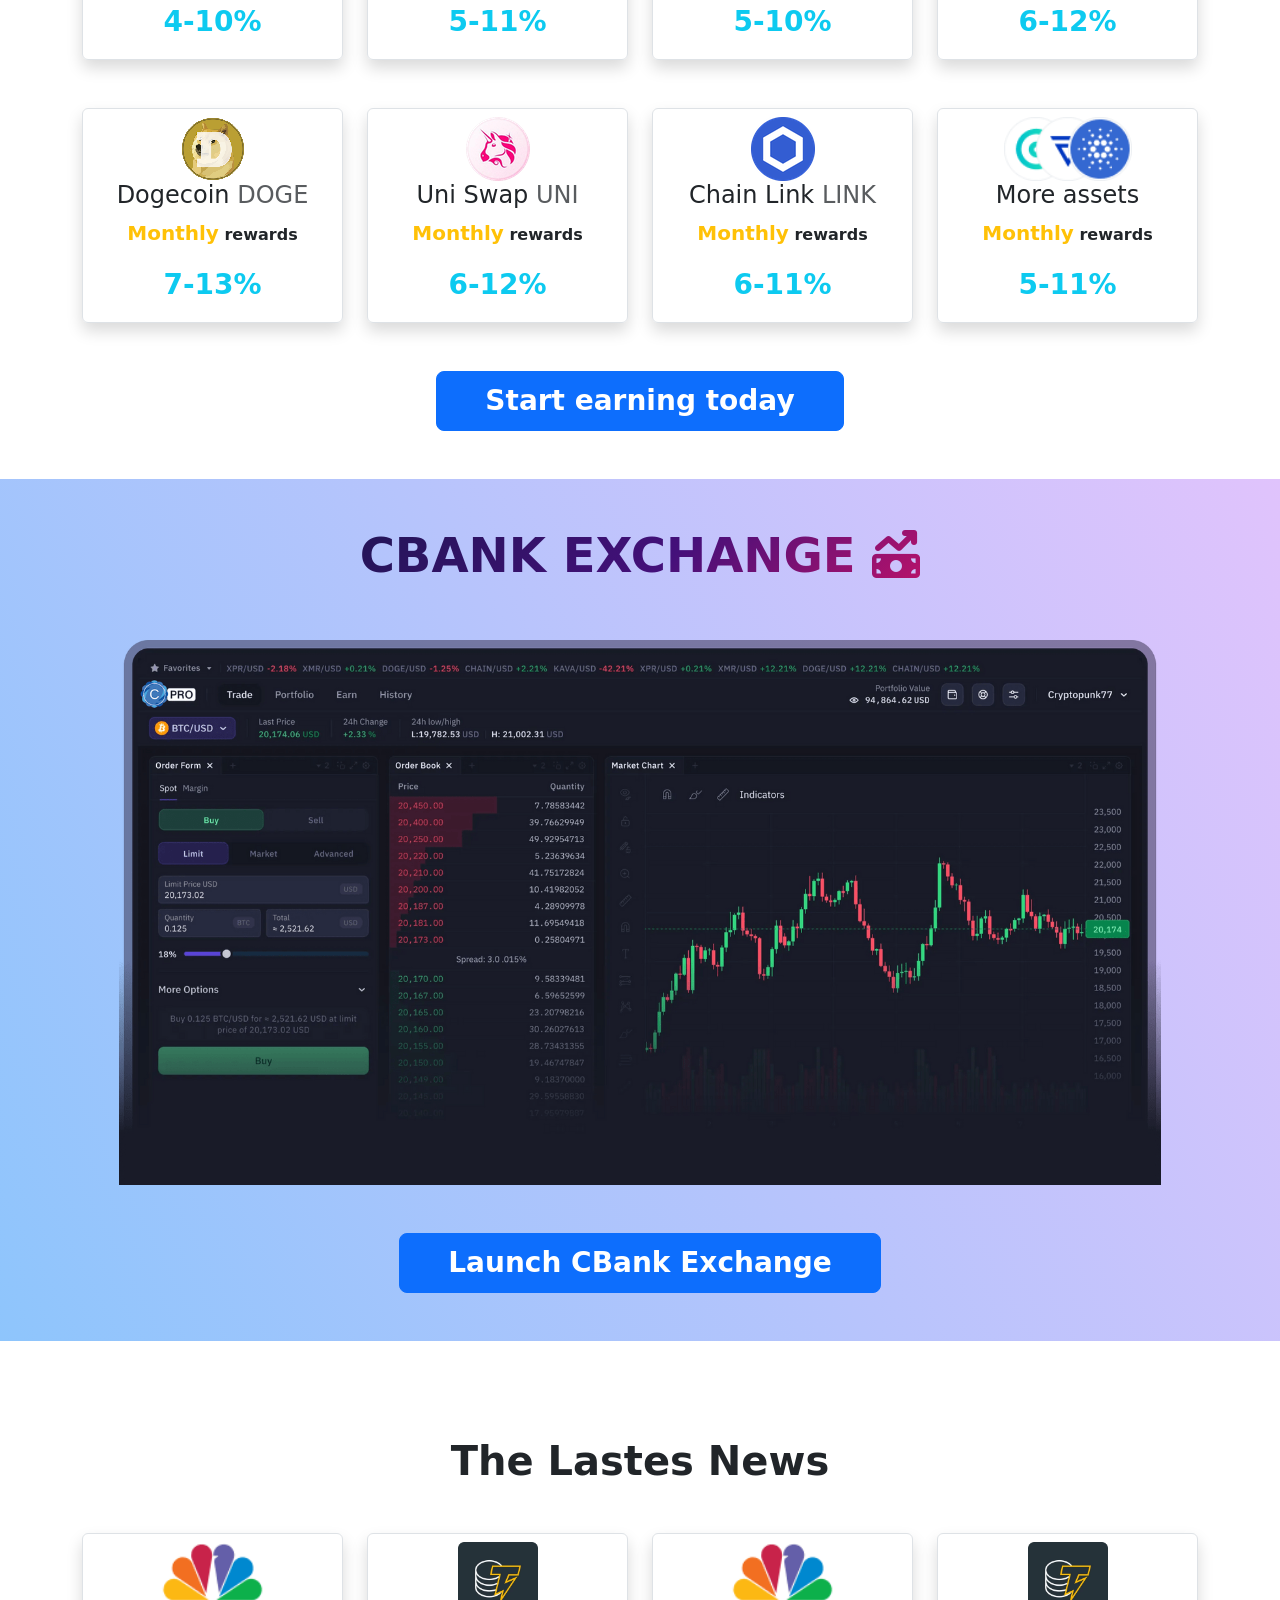
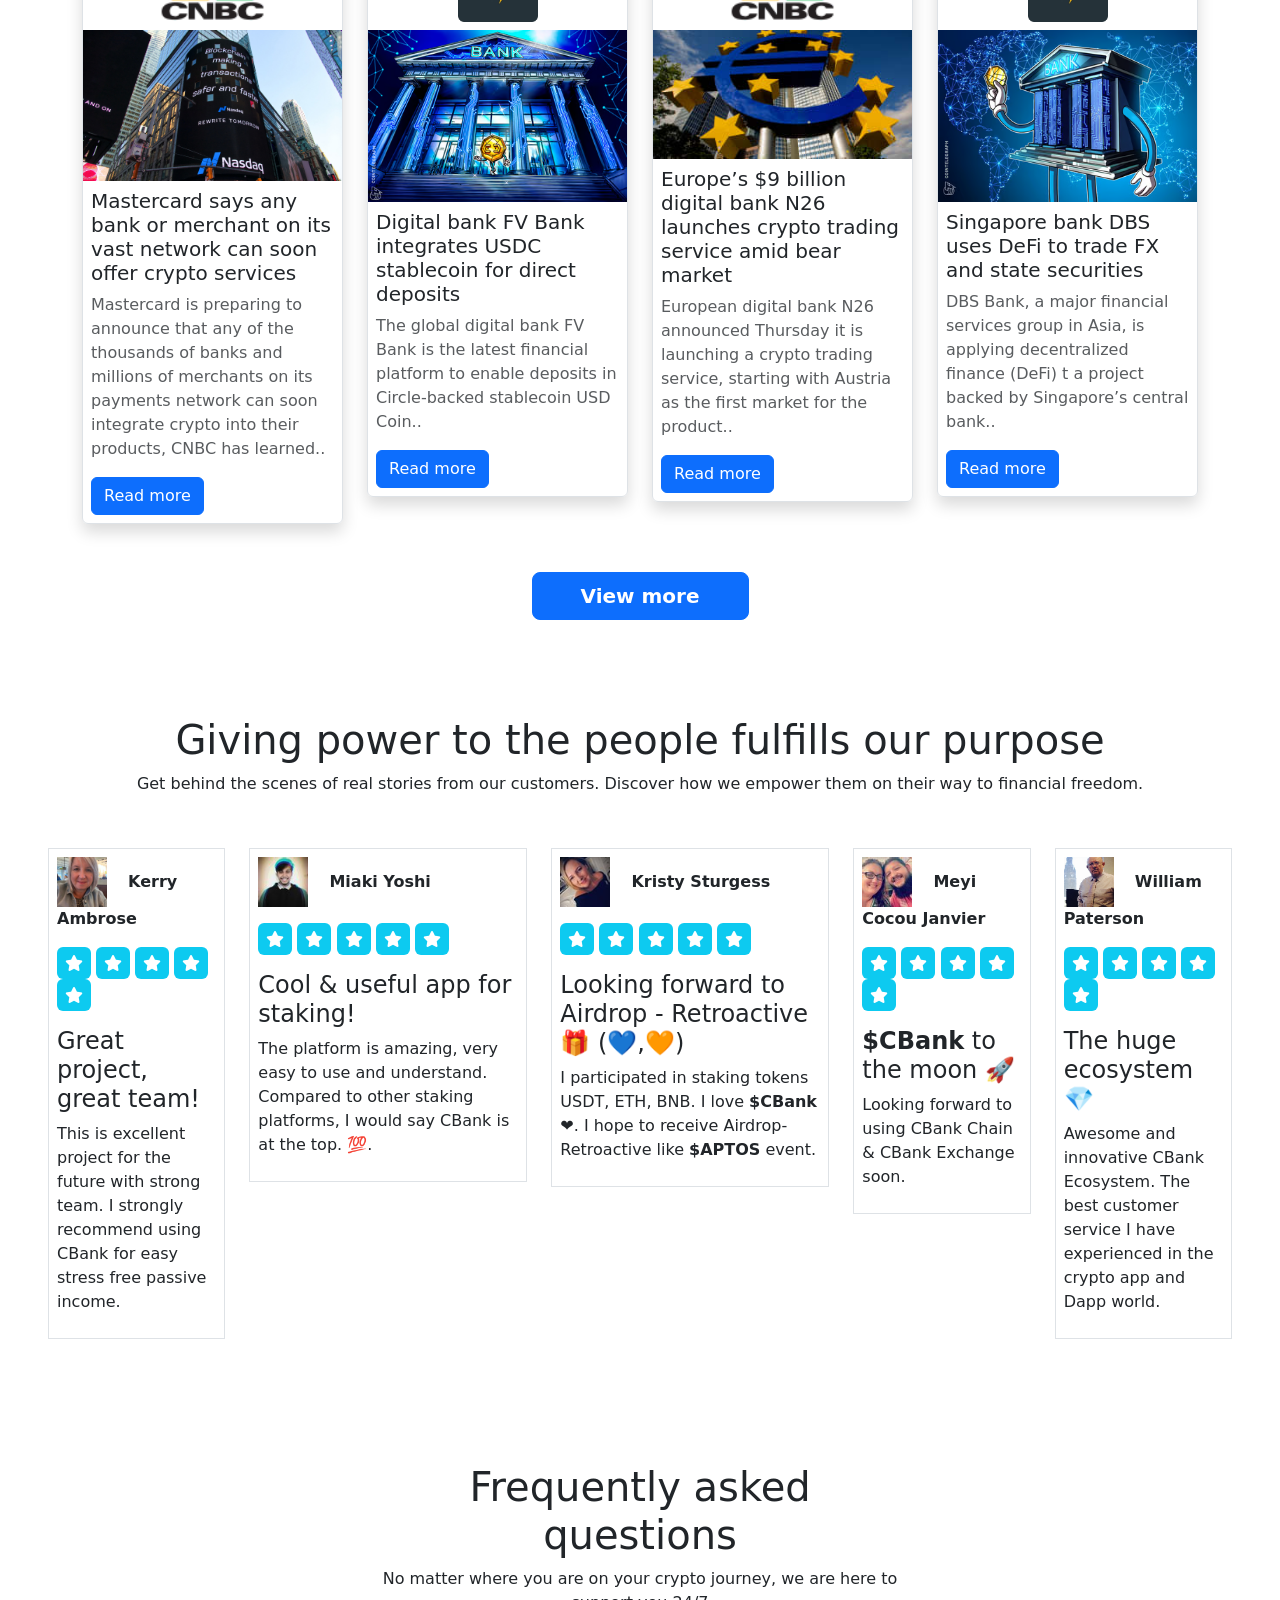
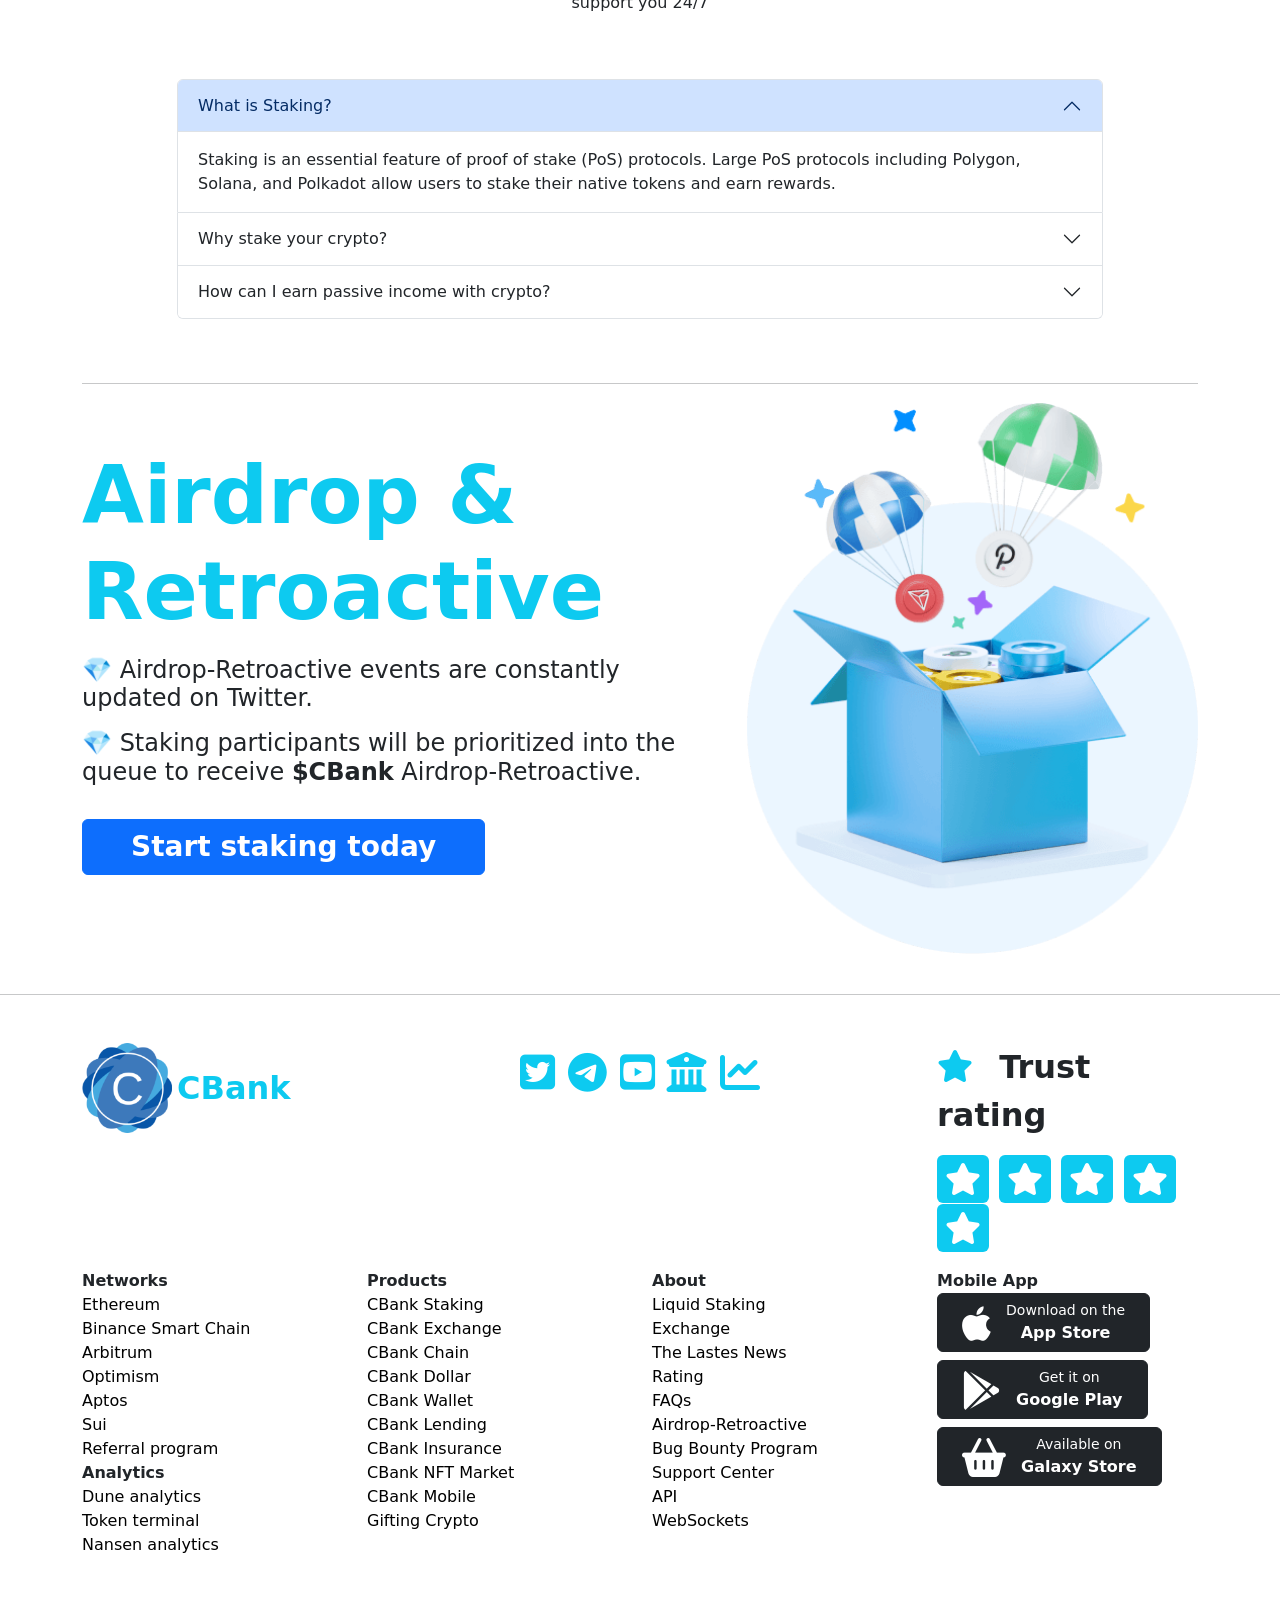
==== commit 813312d5: "add meta, fix video" ====
--- a/index.html
+++ b/index.html
@@ -72,8 +72,9 @@
                 </div>
             </div>
         </nav>
-        <video autoplay loop id="video-background" muted playsinline>
-            <source src="assets/images/synth-city-5s-3.6m.mp4">
+        <video autoplay loop id="video-background" muted playsinline 
+        poster="assets/images/synth-city.jpg">
+            <source src="assets/images/synth-city-2.5s-1.8m.mp4">
         </video>
         <div class="banner-content">
             <!-- <h1 class="fw-bold">Earn rewards with CBank Staking</h1> -->
@@ -649,7 +650,8 @@
     </section>
 </body>
 <script>
-    const tooltipTriggerList = document.querySelectorAll('[data-bs-toggle="tooltip"]')
-    const tooltipList = [...tooltipTriggerList].map(tooltipTriggerEl => new bootstrap.Tooltip(tooltipTriggerEl))
+    const tooltipTriggerList = document.querySelectorAll('[data-bs-toggle="tooltip"]');
+    const tooltipList = [...tooltipTriggerList].map(tooltipTriggerEl => new bootstrap.Tooltip(tooltipTriggerEl));
+    document.getElementById("video-background").playbackRate = 0.7
 </script>
 </html>
--- a/assets/css/cryptobank.css
+++ b/assets/css/cryptobank.css
@@ -39,8 +39,10 @@
 .banner-content h1 {
   font-size: 3em;
   color: #fff;
+  padding-bottom: 7px;
   /* text-transform: uppercase; */
-  background-color: #a5173b85;
+  /* background-color: #a5173b85; */
+  background-color: #680b23d1;
 }
 
 .banner-content p {
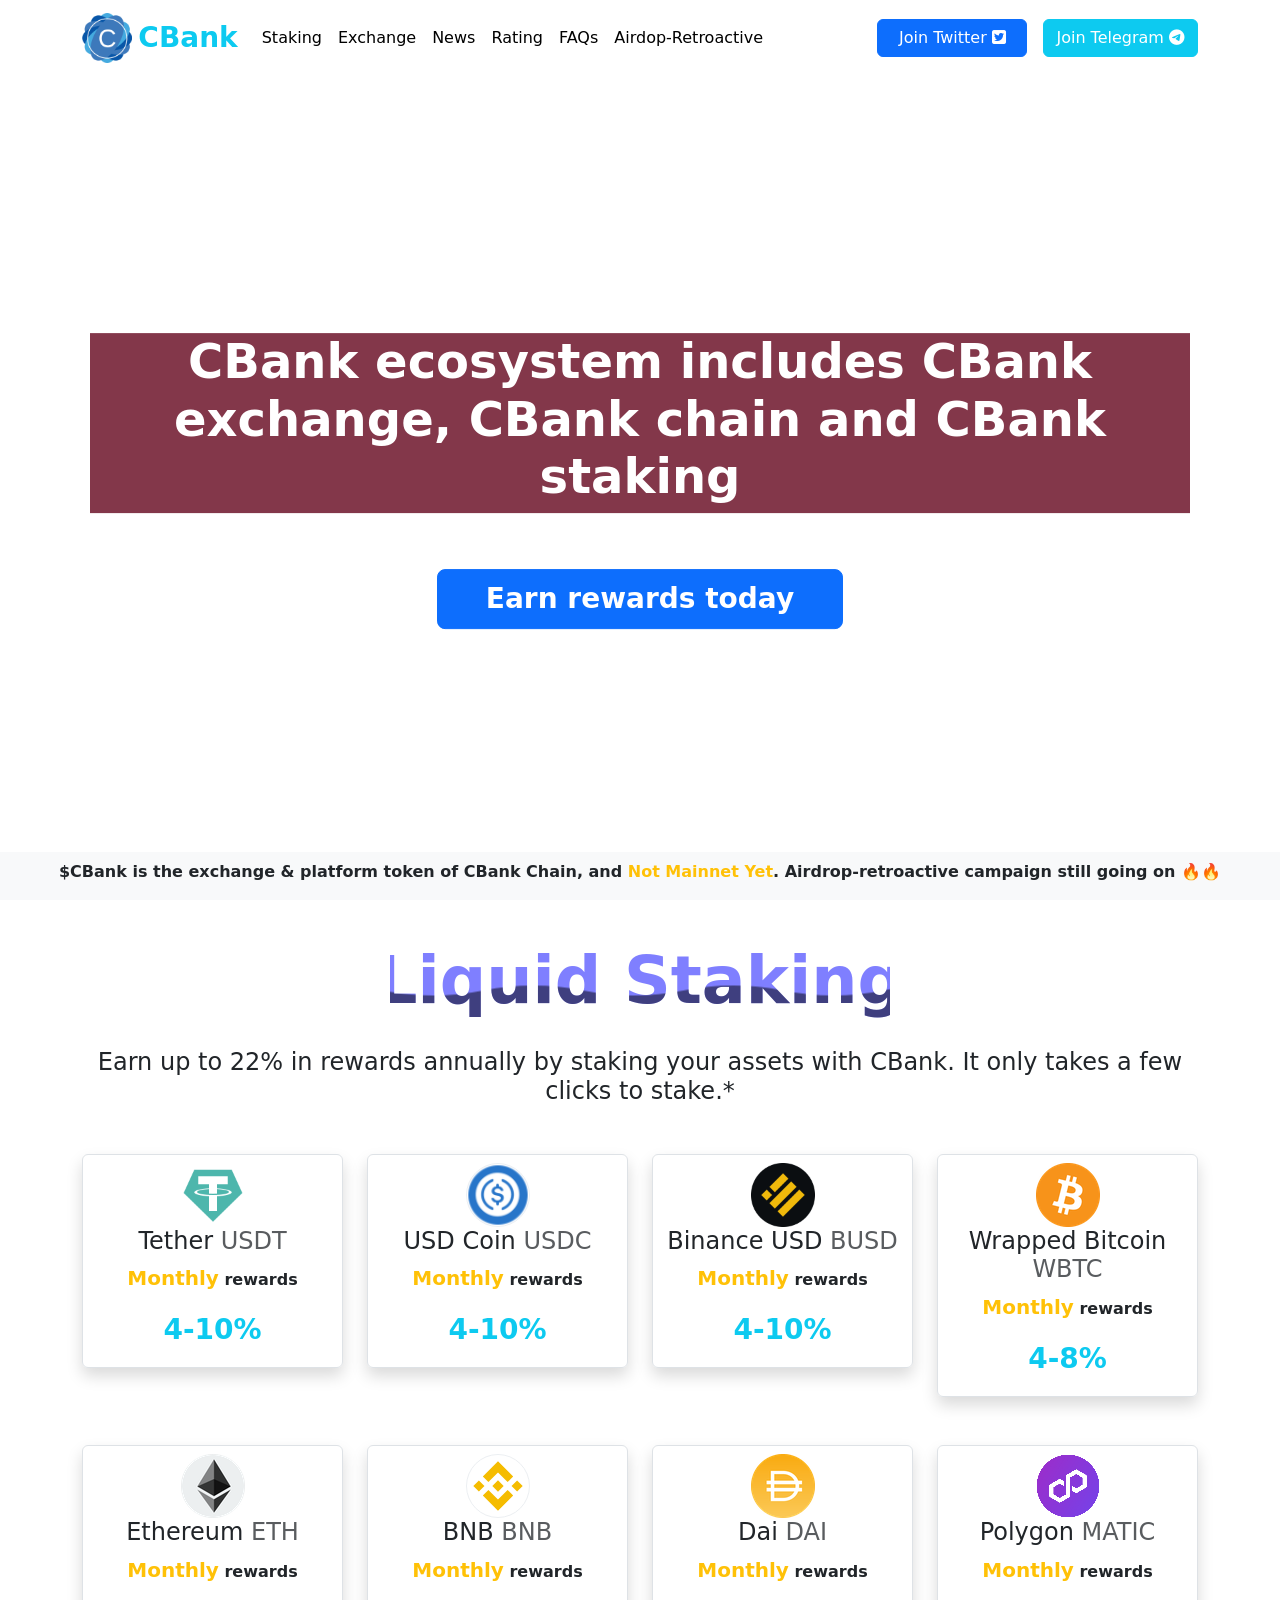
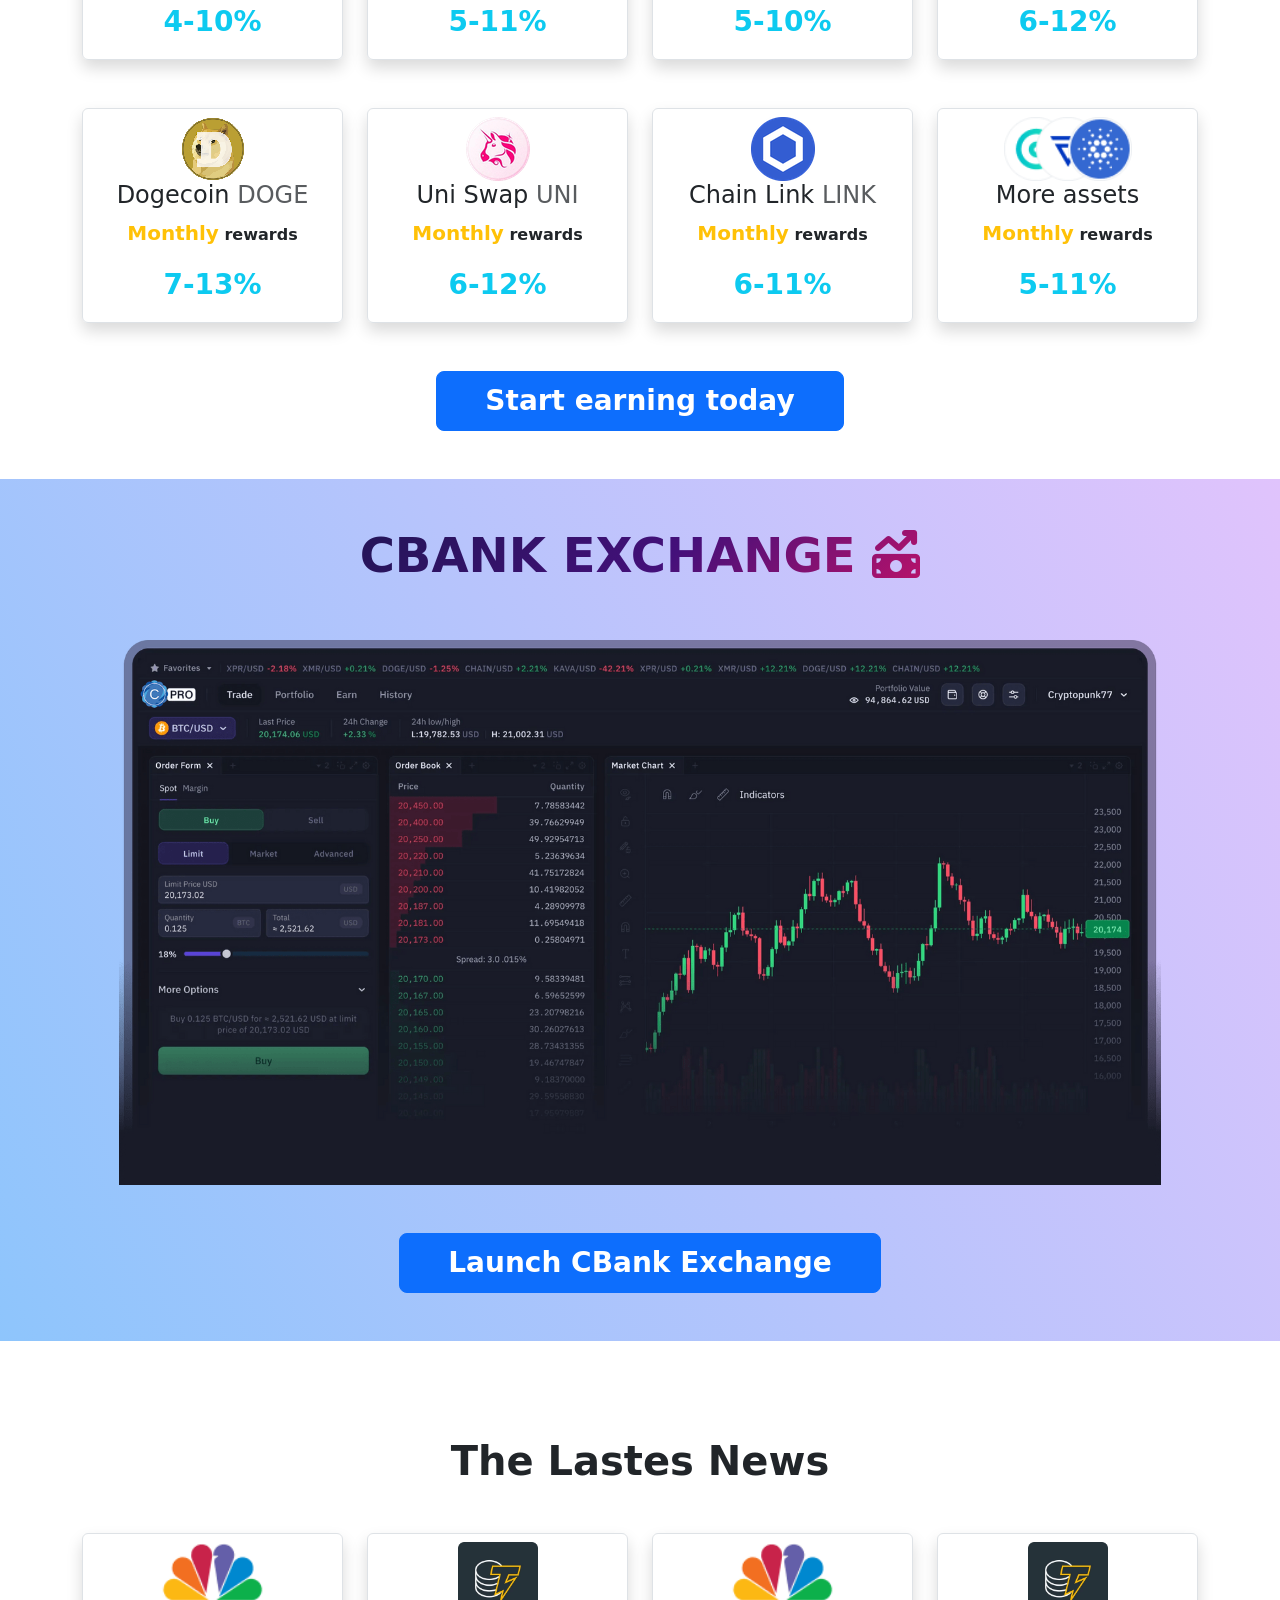
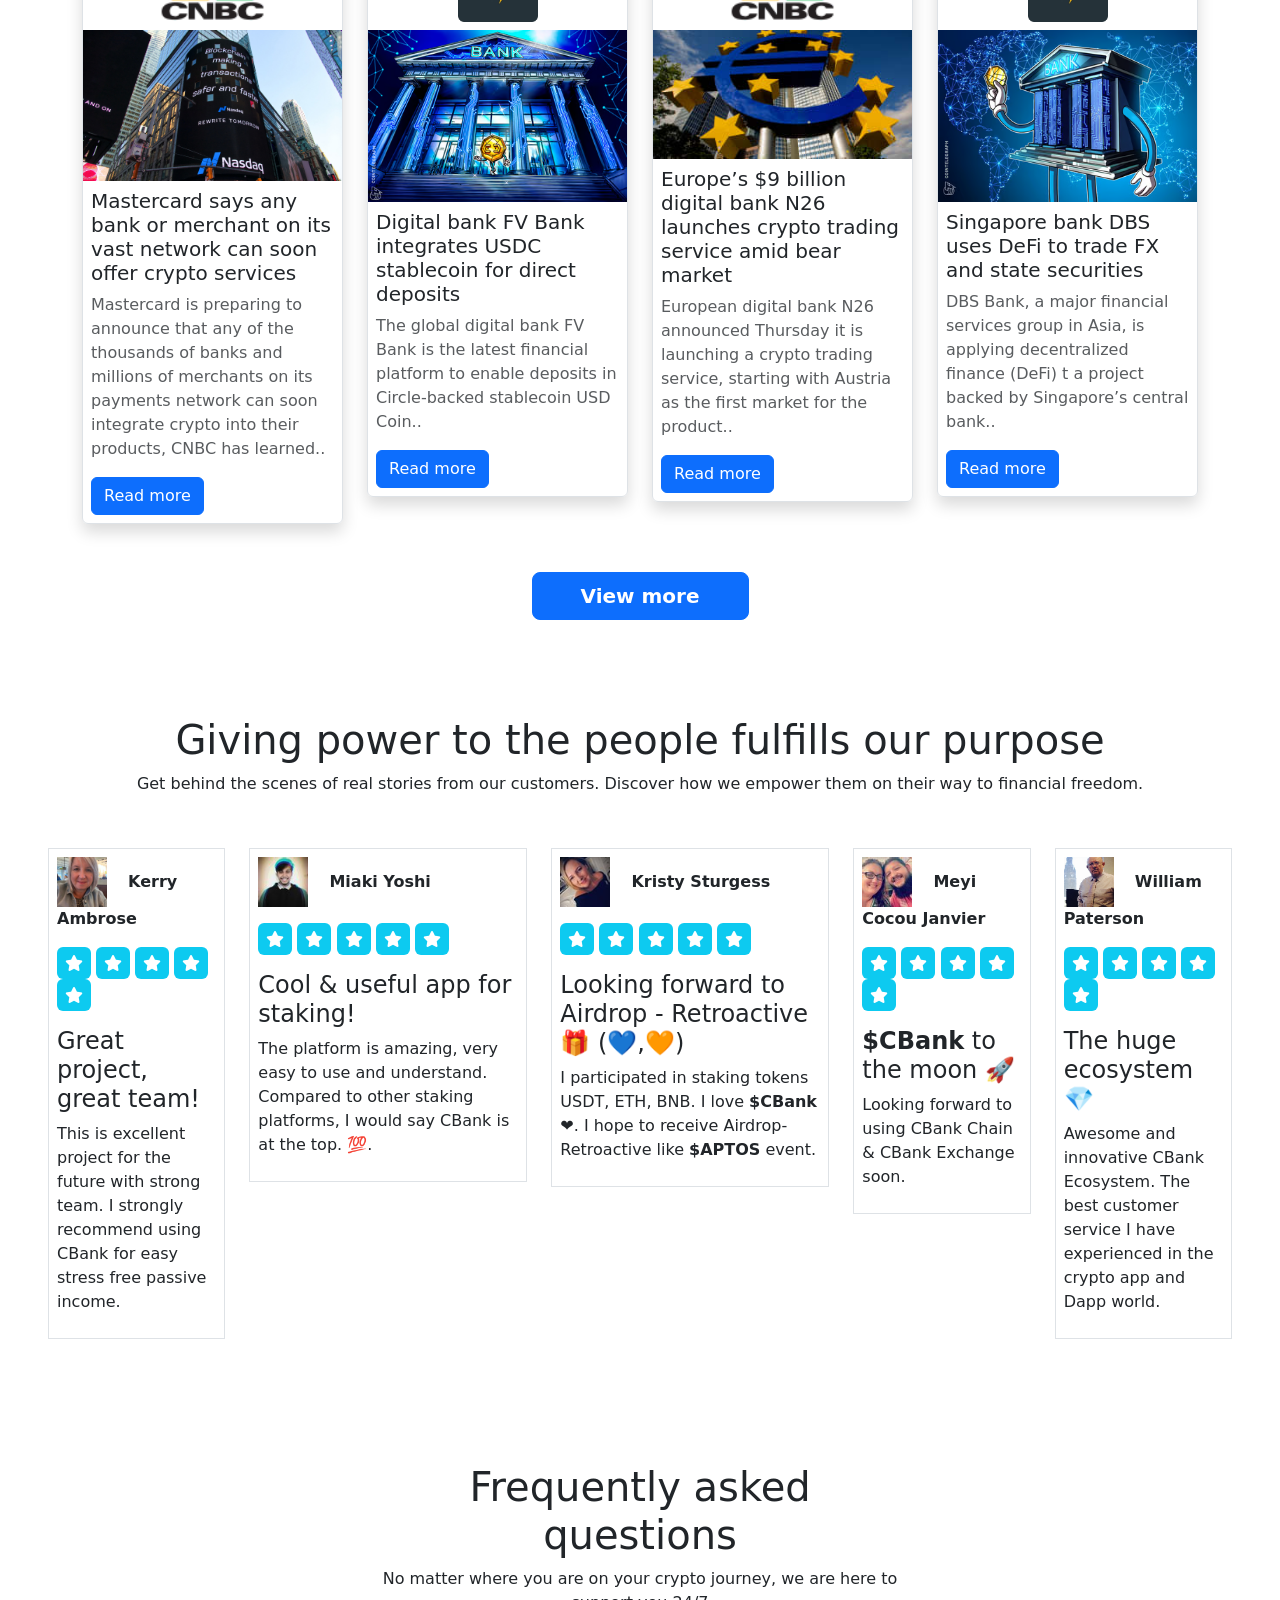
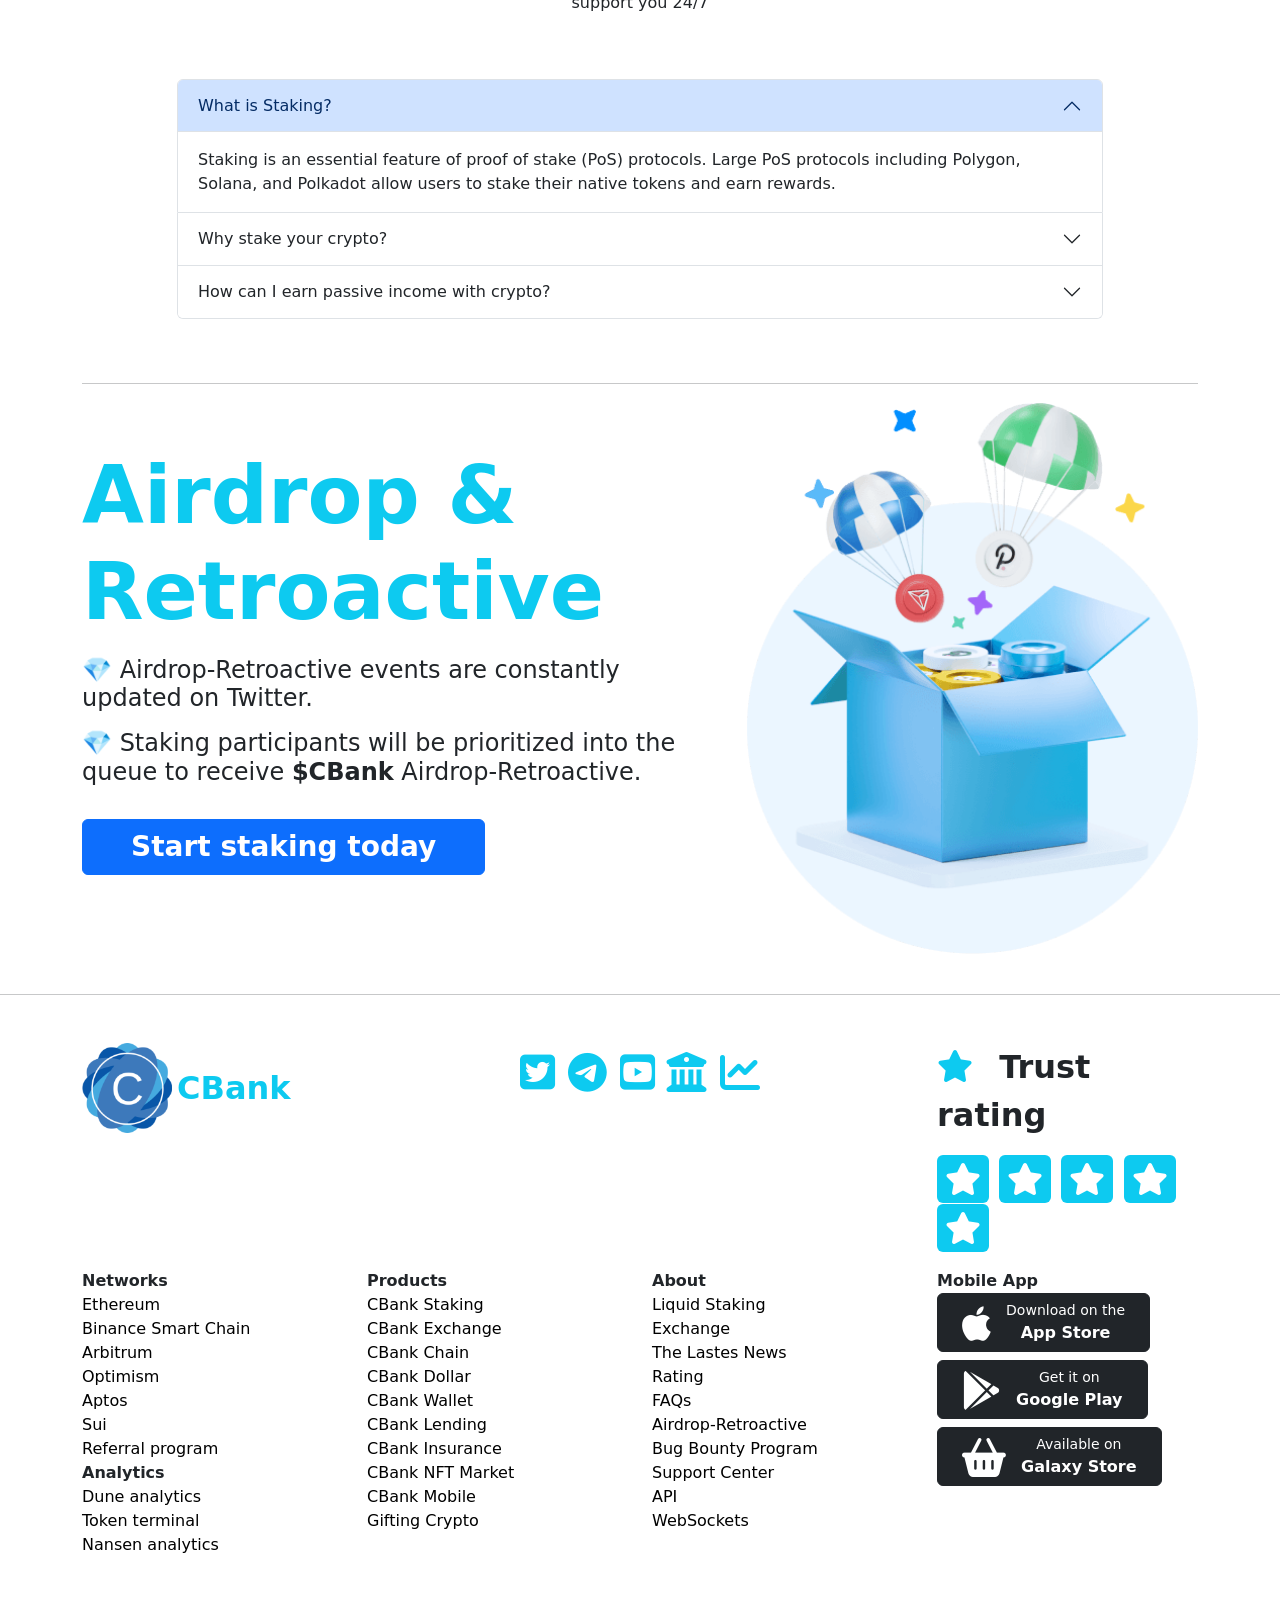
==== commit dec2ffe2: "add staking01.html" ====
--- a/index.html
+++ b/index.html
@@ -72,8 +72,7 @@
                 </div>
             </div>
         </nav>
-        <video autoplay loop id="video-background" muted playsinline 
-        poster="assets/images/synth-city.jpg">
+        <video autoplay loop id="video-background" muted playsinline>
             <source src="assets/images/synth-city-2.5s-1.8m.mp4">
         </video>
         <div class="banner-content">
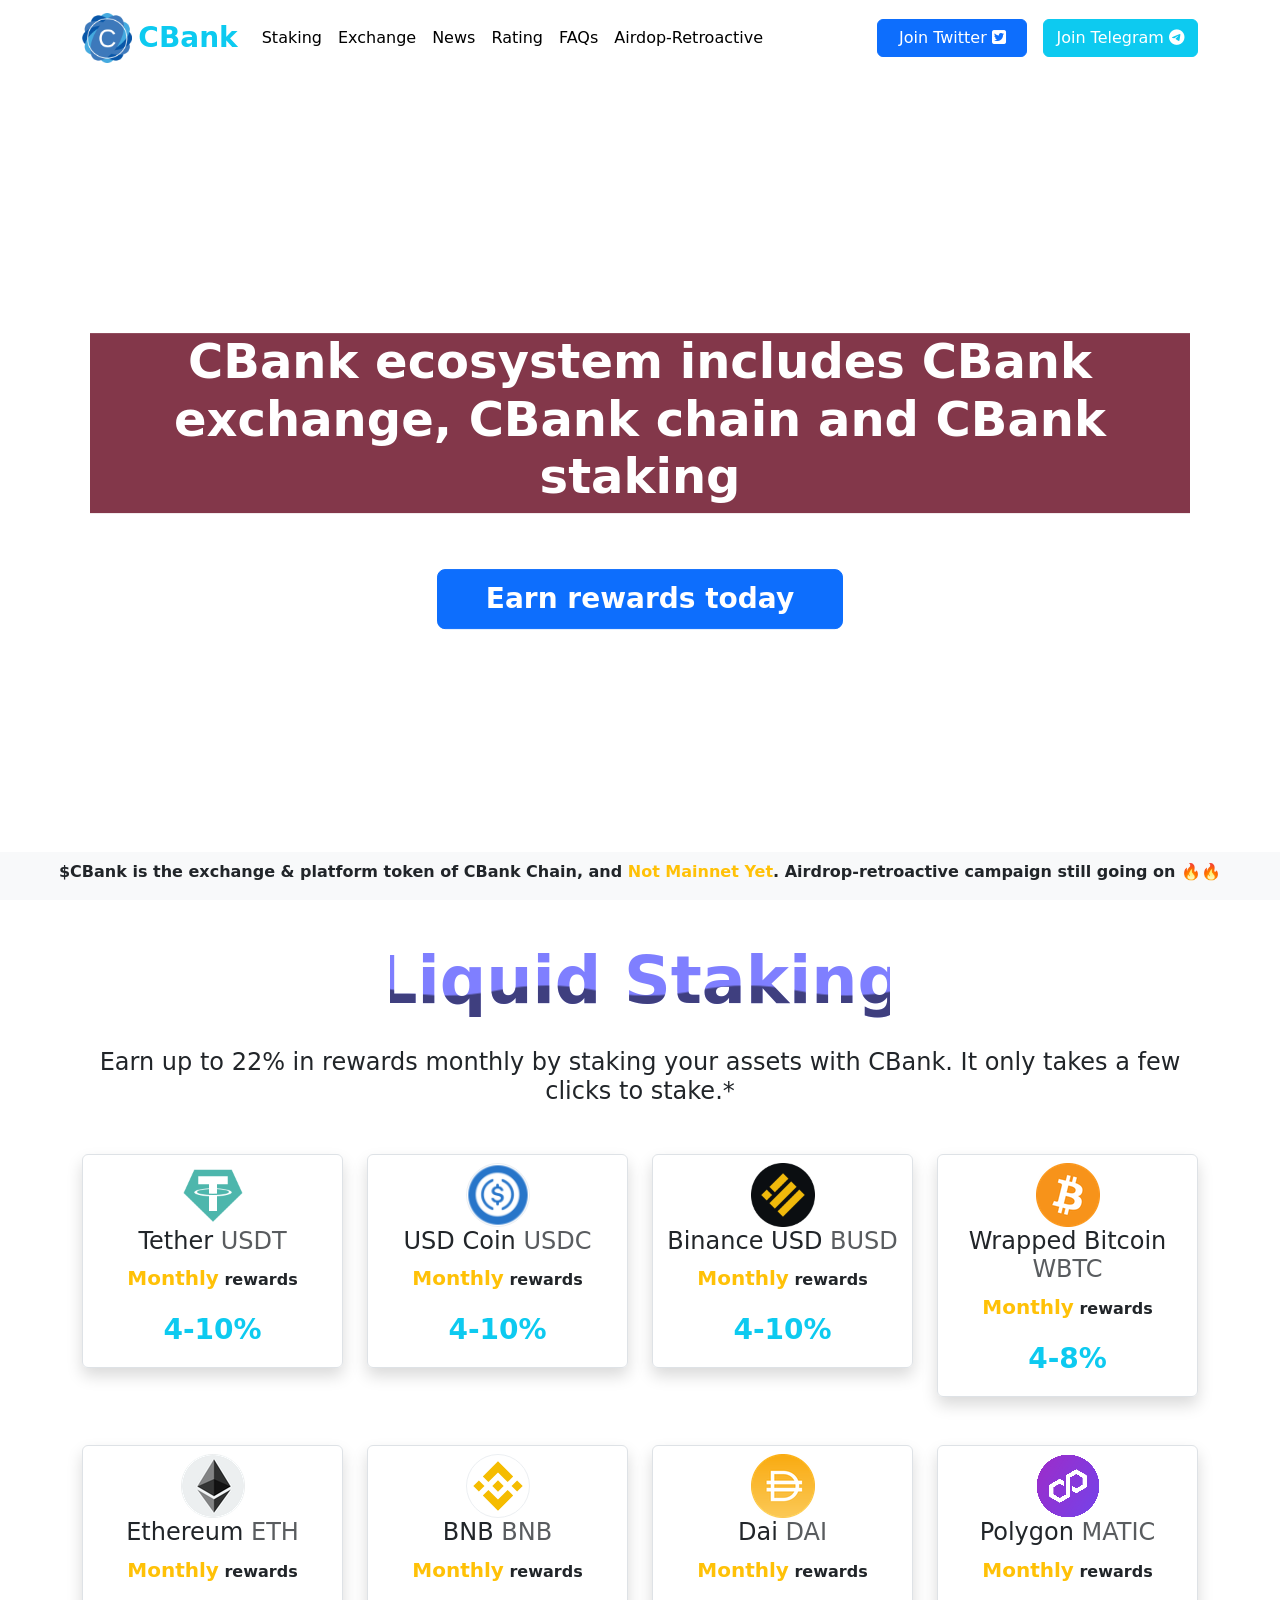
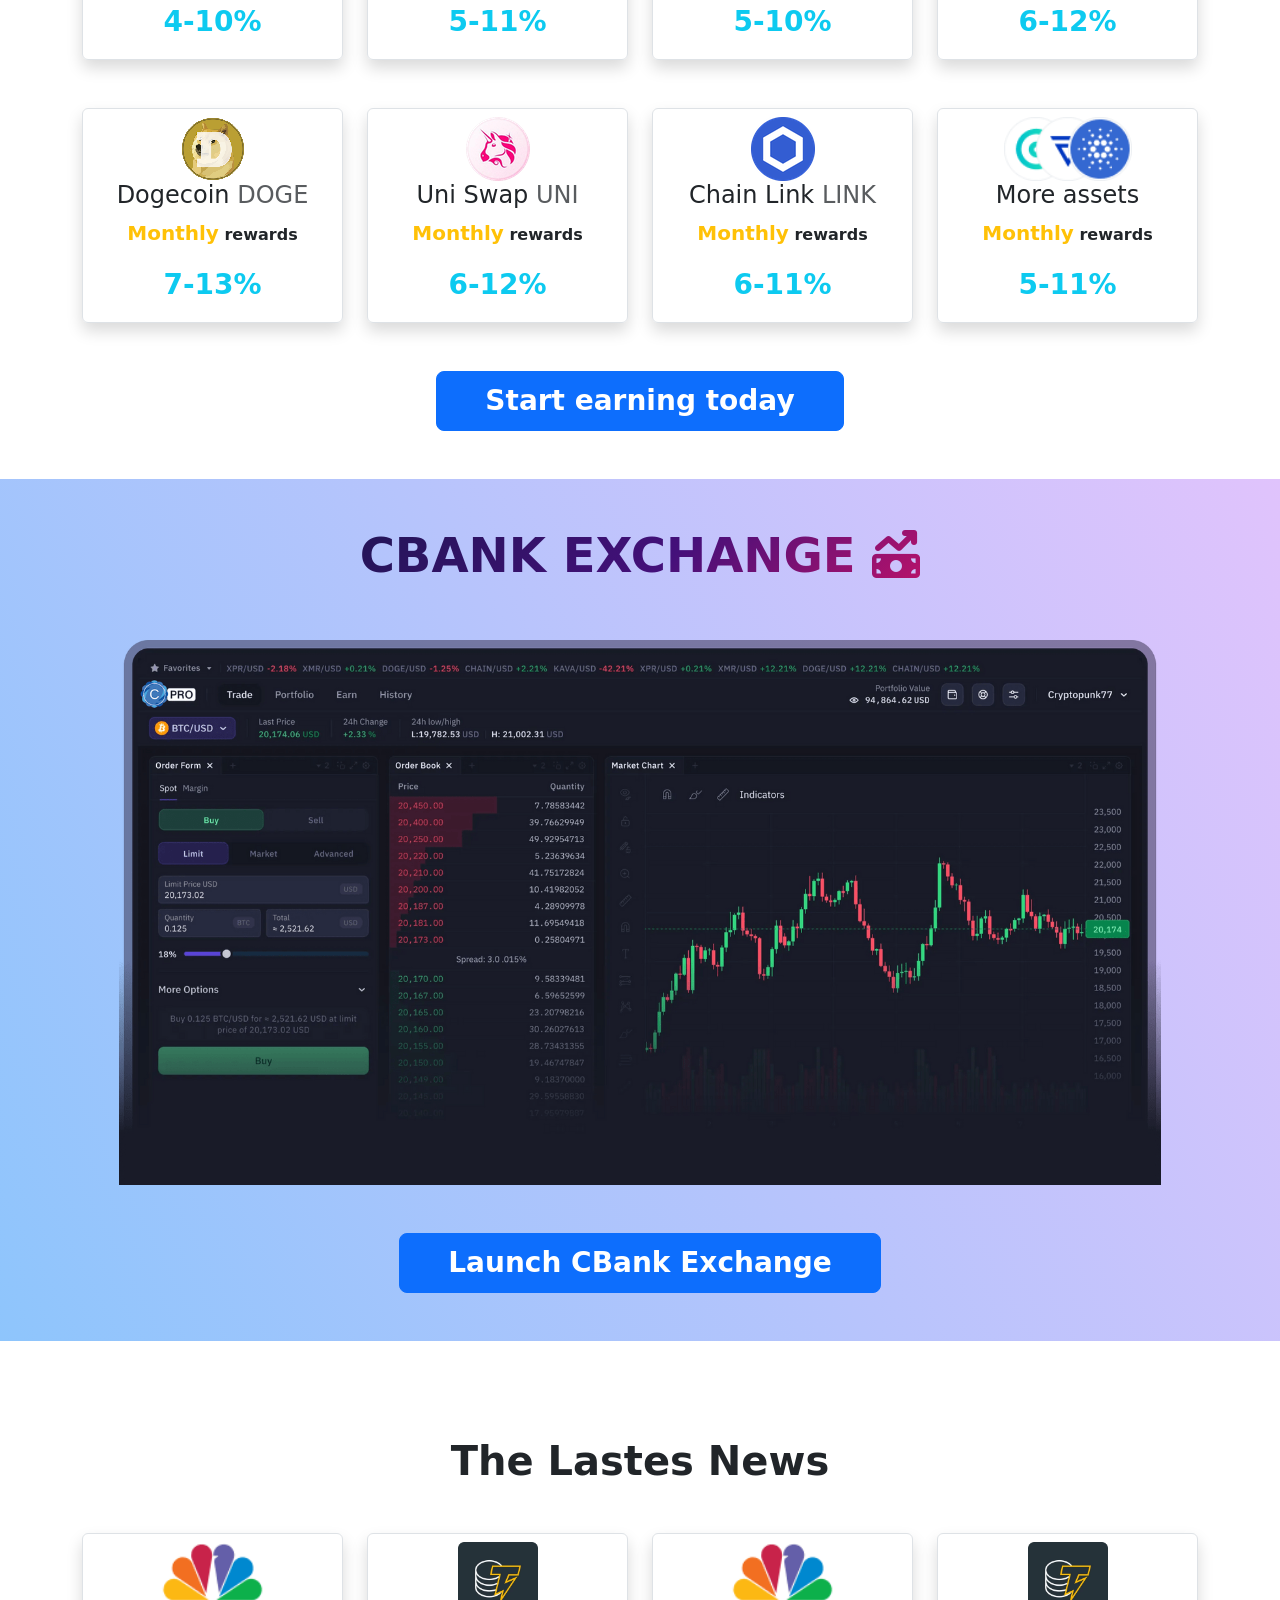
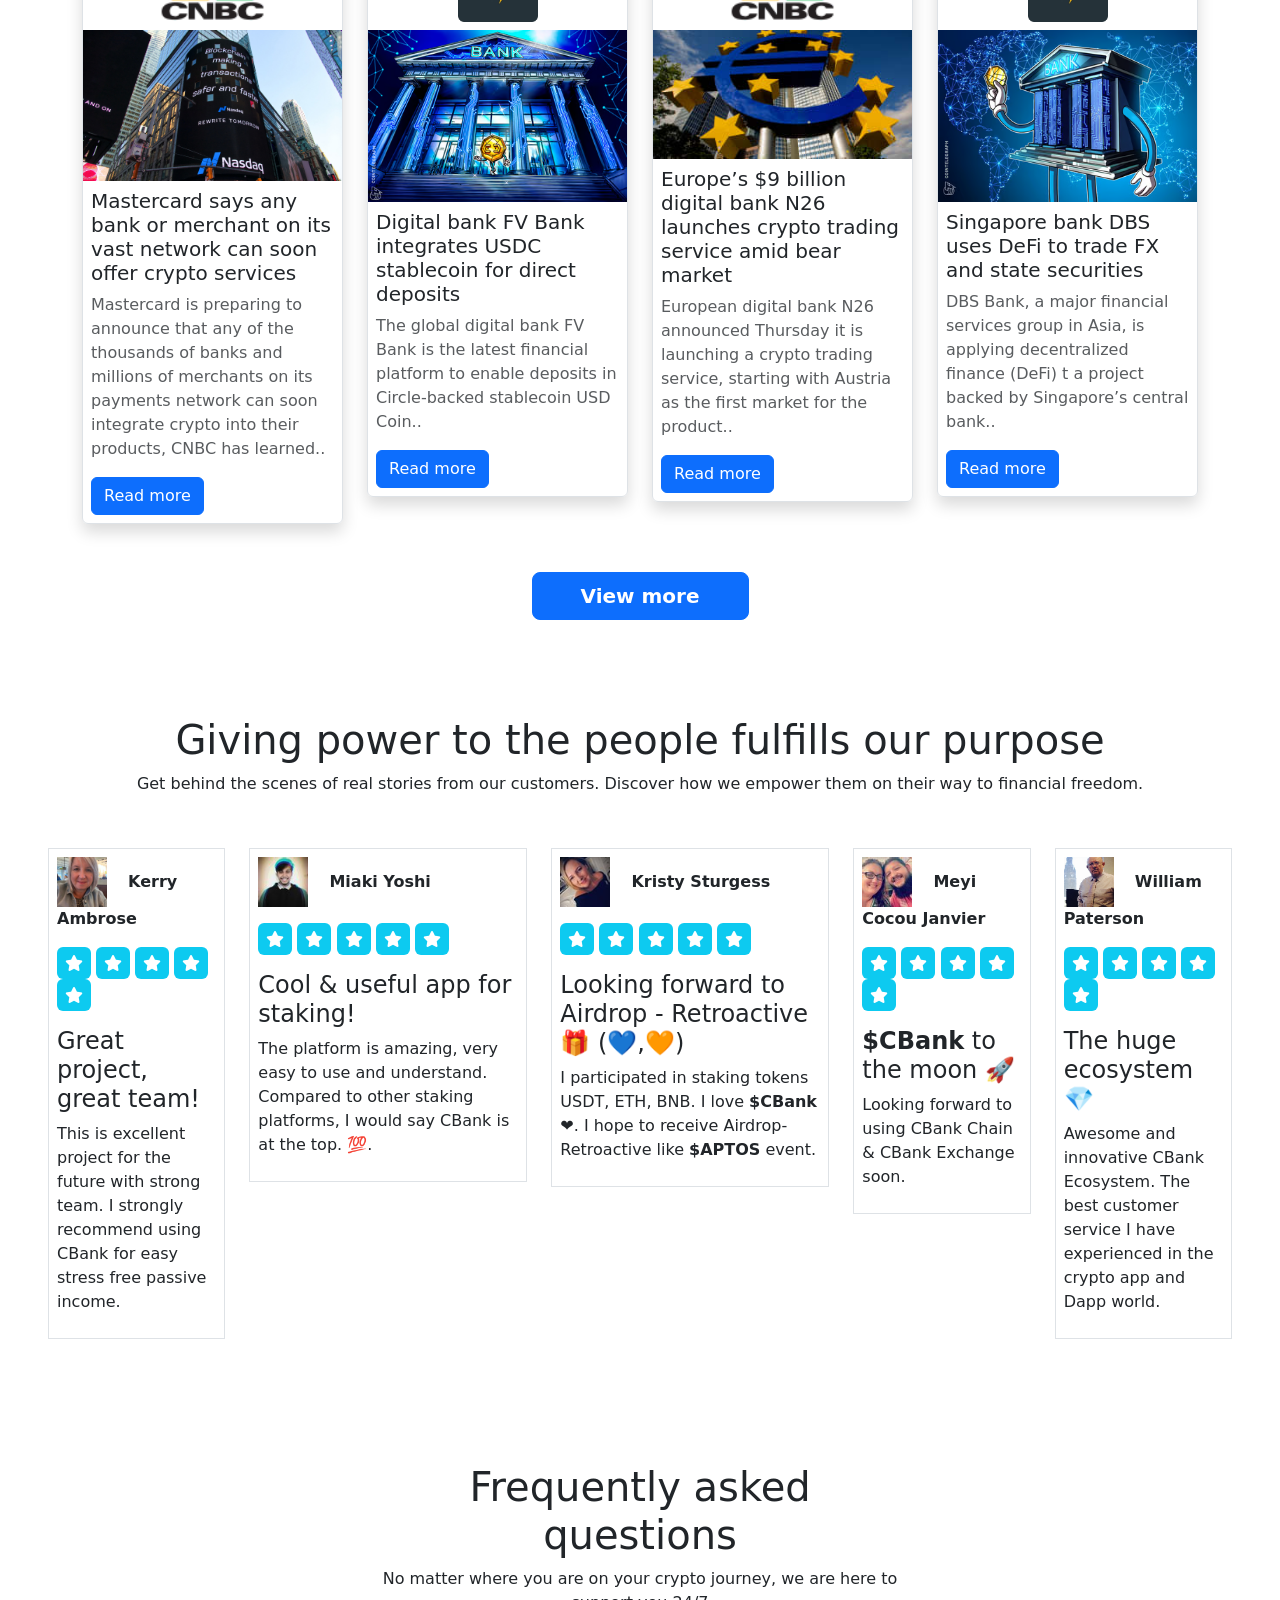
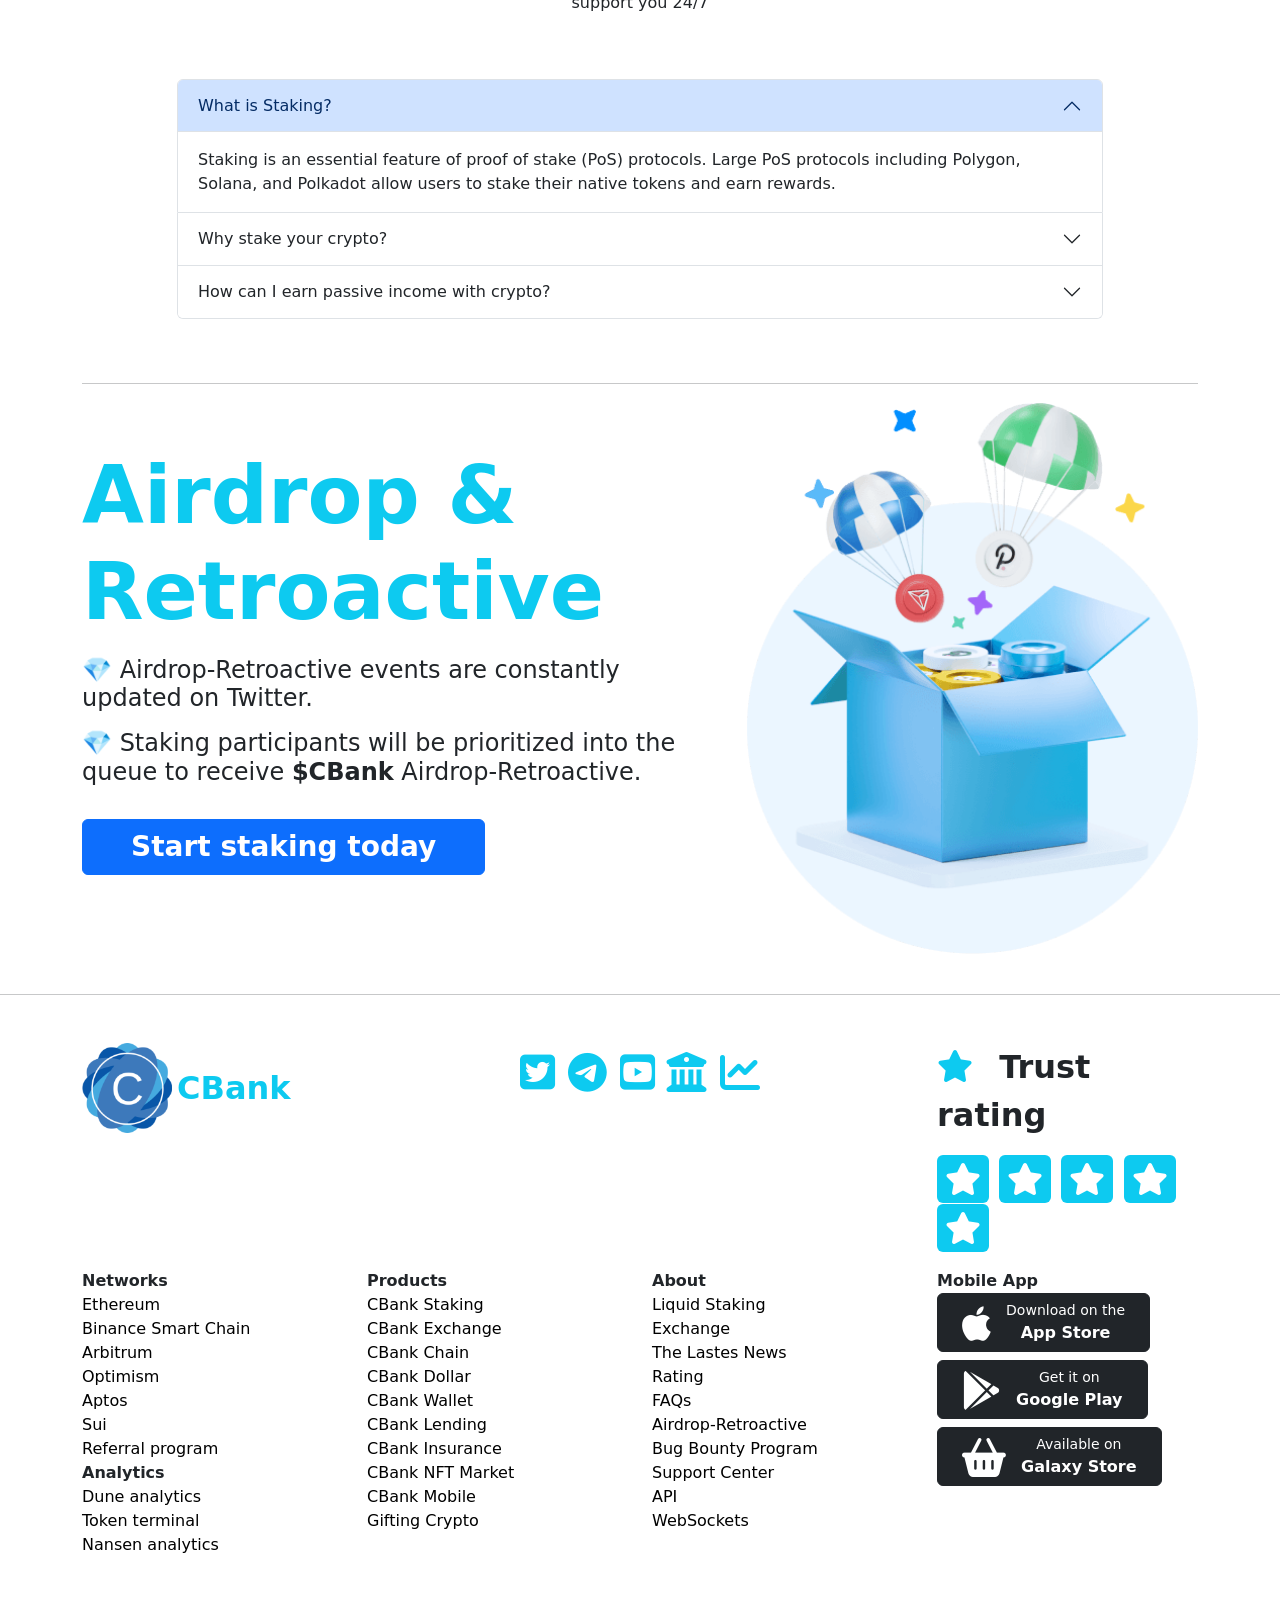
==== commit 3d059082: "change url staking-crypto.html" ====
--- a/index.html
+++ b/index.html
@@ -36,7 +36,7 @@
                 <div class="collapse navbar-collapse" id="mynavbar">
                     <ul class="navbar-nav me-auto">
                         <li class="nav-item">
-                            <a class="nav-link text-black" href="staking-platform.html">Staking</a>
+                            <a class="nav-link text-black" href="staking-crypto.html">Staking</a>
                         </li>
                         <li class="nav-item">
                             <a class="nav-link text-black" href="#exchange">Exchange</a>
@@ -78,7 +78,7 @@
         <div class="banner-content">
             <!-- <h1 class="fw-bold">Earn rewards with CBank Staking</h1> -->
             <h1 class="fw-bold">CBank ecosystem includes CBank exchange, CBank chain and CBank staking</h1>
-            <a type="button" href="staking-platform.html" target="_blank" class="btn btn-primary btn-lg px-5 mt-5 fw-bold fs-3">Earn rewards today</a>
+            <a type="button" href="staking-crypto.html" target="_blank" class="btn btn-primary btn-lg px-5 mt-5 fw-bold fs-3">Earn rewards today</a>
         </div>
 
     </div>
@@ -105,7 +105,7 @@
                     Staking</text>
             </svg>
 
-            <h4 class="">Earn up to 22% in rewards annually by staking your assets with CBank. It only takes a few
+            <h4 class="">Earn up to 22% in rewards monthly by staking your assets with CBank. It only takes a few
                 clicks to stake.*</h4>
         </div>
 
@@ -216,7 +216,7 @@
     </div>
 
     <div class="text-center mt-5">
-        <a type="button" href="staking-platform.html" target="_blank" class="btn btn-primary text-decoration-none btn-lg px-5 py-2 fw-bold fs-3">Start earning today</a>
+        <a type="button" href="staking-crypto.html" target="_blank" class="btn btn-primary text-decoration-none btn-lg px-5 py-2 fw-bold fs-3">Start earning today</a>
     </div>
 
     <!-- Exchange -->
@@ -515,7 +515,7 @@
                     <h1 class="fw-bold display-1 text-info">Airdrop & Retroactive</h1>
                     <h4 class="my-3">💎 Airdrop-Retroactive events are constantly updated on Twitter.</h4>
                     <h4 class="my-3">💎 Staking participants will be prioritized into the queue to receive <b>$CBank</b> Airdrop-Retroactive.</h4>
-                    <a href="staking-platform.html" target="_blank" class="btn btn-primary mt-3 px-5 fw-bold fs-3">Start staking today</a>
+                    <a href="staking-crypto.html" target="_blank" class="btn btn-primary mt-3 px-5 fw-bold fs-3">Start staking today</a>
                 </div>
                 <div class="col-md-5">
                     <img src="assets/images/airdrop.png" width="100%" alt="">
@@ -541,7 +541,7 @@
                 <a href="" target="_blank" class="media-link-icon">
                     <i class="fa-brands fa-square-youtube text-info"></i>
                 </a>
-                <a href="/staking-platform.html" target="_blank" class="media-link-icon">
+                <a href="/staking-crypto.html" target="_blank" class="media-link-icon">
                     <i class="fa-solid fa-building-columns text-info"></i>
                 </a>
                 <a href="/exchange/cex-alpha-verion.html" target="_blank" class="media-link-icon">
@@ -584,7 +584,7 @@
             </div>
             <div class="col-md-3">
                 <div class="fw-bold">Products</div>
-                <div><a href="staking-platform.html" target="_blank" class="media-link-icon">CBank Staking</a></div>
+                <div><a href="staking-crypto.html" target="_blank" class="media-link-icon">CBank Staking</a></div>
                 <div><a href="exchange/cex-alpha-verion.html" target="_blank" class="media-link-icon">CBank Exchange</a></div>
                 <div><a href="" class="media-link-icon">CBank Chain</a></div>
                 <div><a class="media-link-icon" data-bs-toggle="tooltip" data-bs-placement="right" data-bs-title="Coming soon!">CBank Dollar</a></div>
